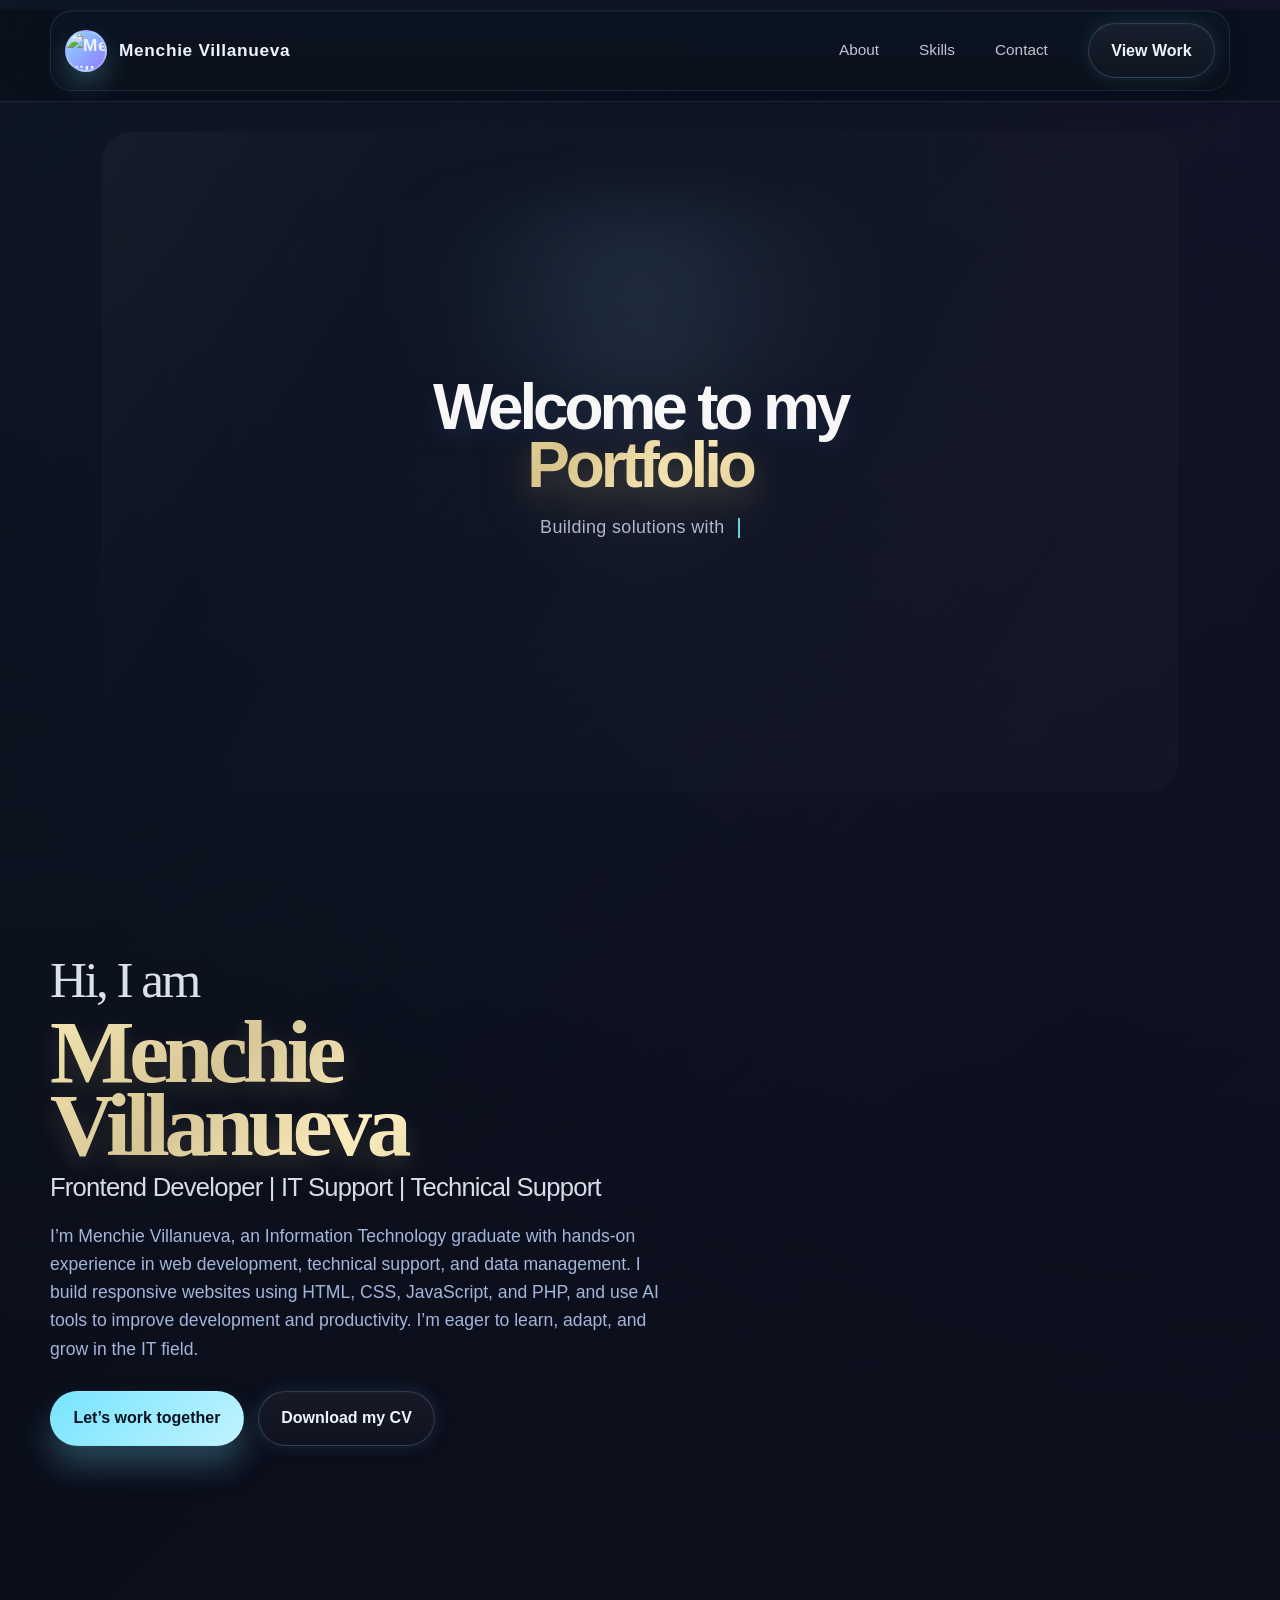
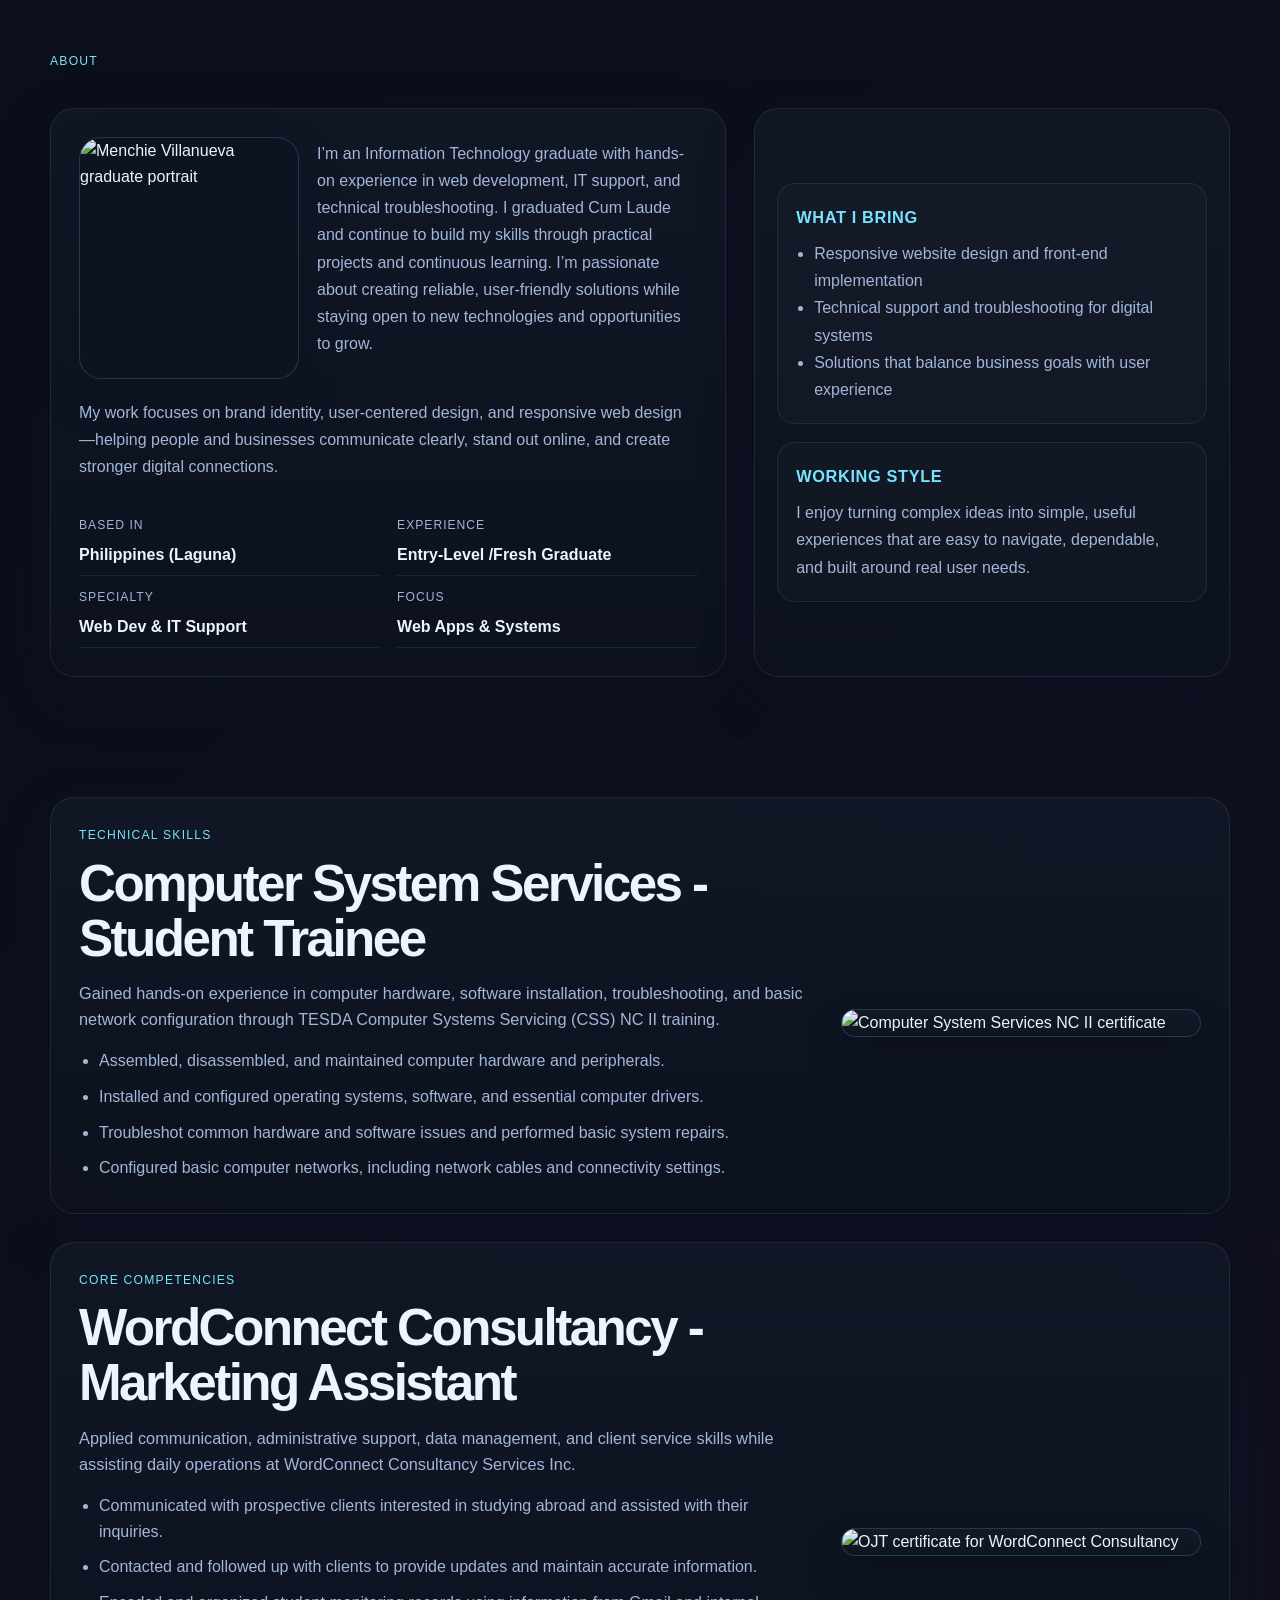
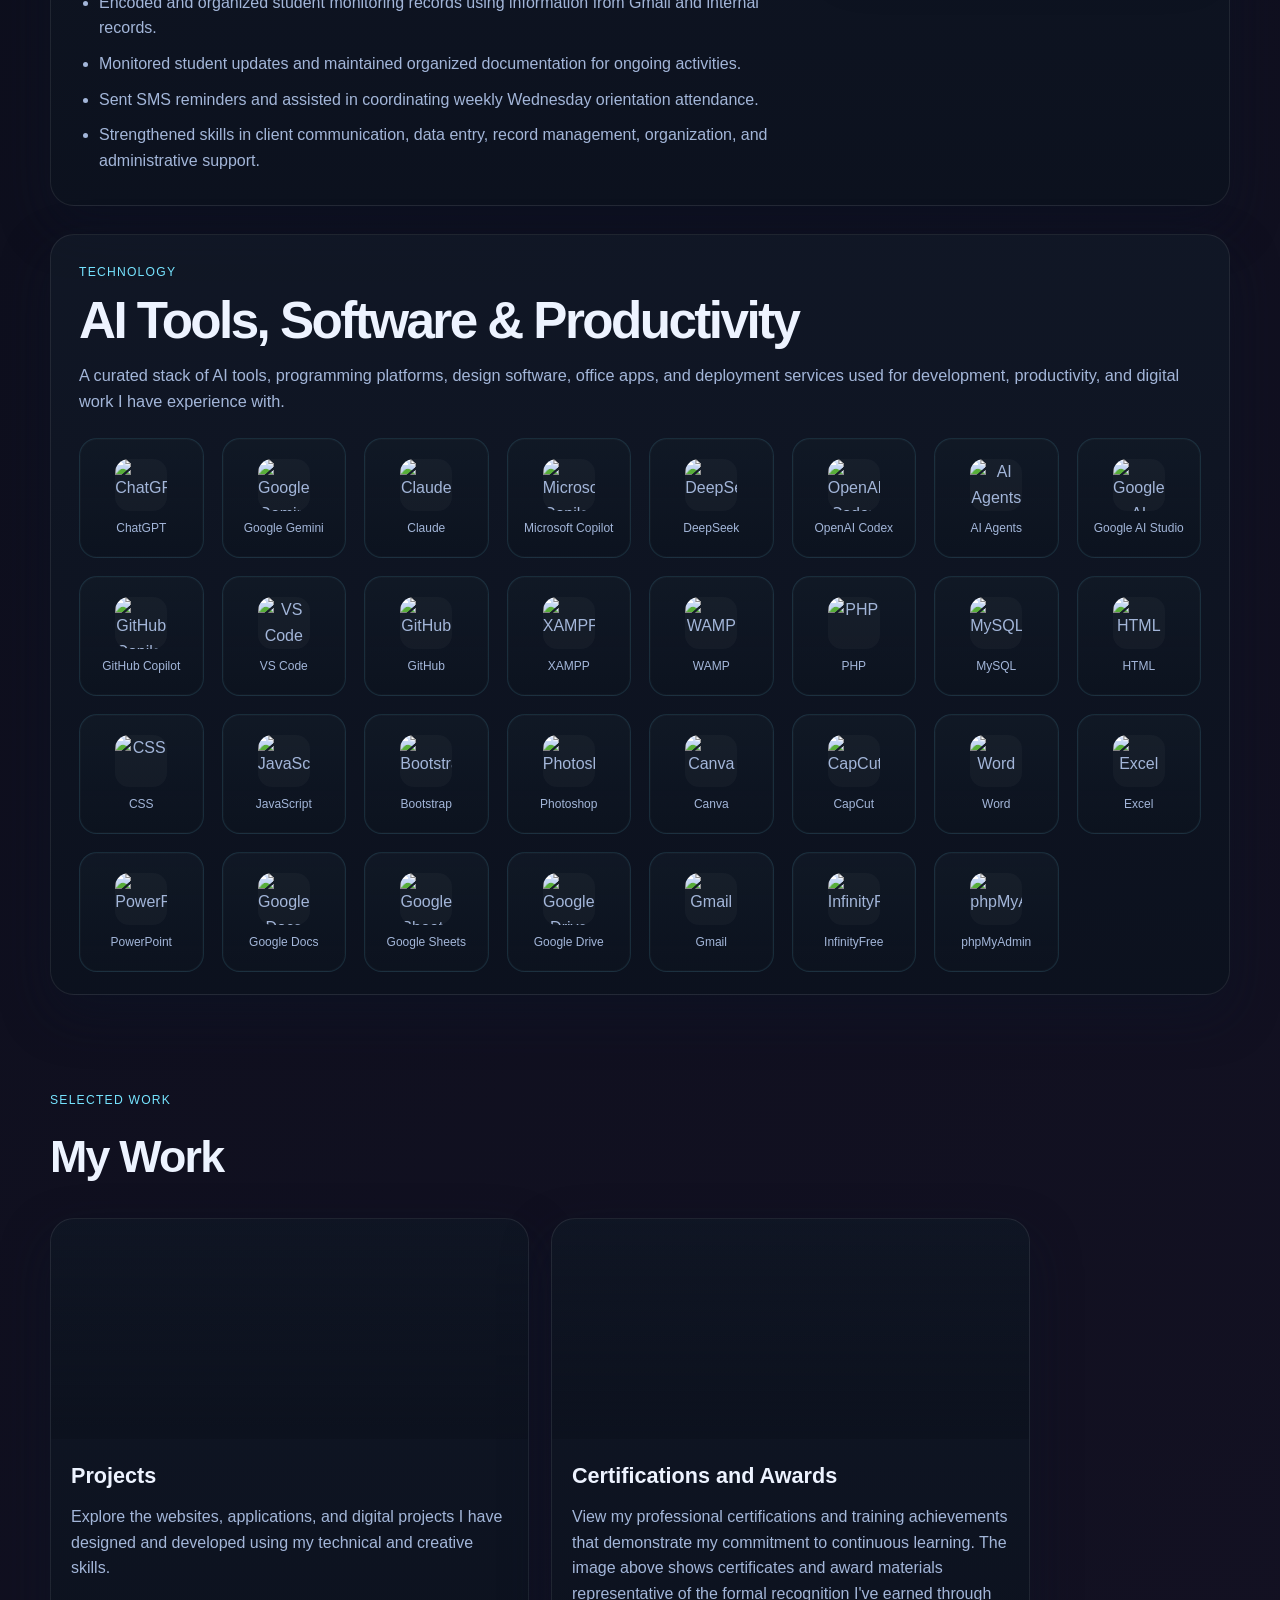
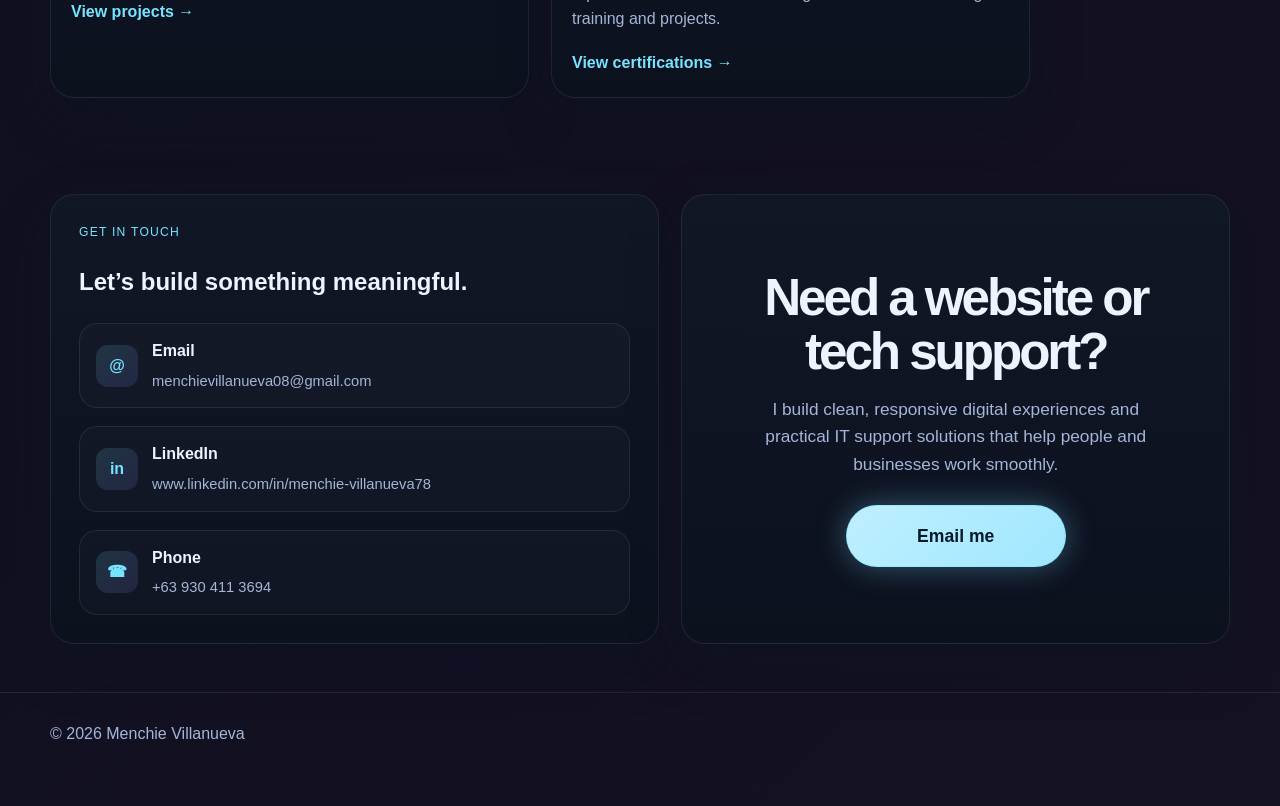
==== index.html @ ae57e61e "Load portfolio images and multimedia from Supabase Storage" ====
<!DOCTYPE html>
<html lang="en">
<head>
  <meta charset="UTF-8" />
  <meta name="viewport" content="width=device-width, initial-scale=1.0" />
  <title>Menchie Villanueva | Portfolio</title>
  <meta name="description" content="Personal portfolio website for Menchie Villanueva — product designer and frontend developer." />
  <style>
    :root {
      --bg: #0b1020;
      --bg-soft: #121a2b;
      --panel: rgba(18, 29, 47, 0.8);
      --panel-strong: #121b2d;
      --card: #101a2d;
      --card-2: #1a2640;
      --text: #edf3ff;
      --muted: #a3b6d9;
      --line: rgba(255,255,255,0.08);
      --primary: #76e4ff;
      --secondary: #8c7bff;
      --accent: #ffb86a;
      --success: #6ef0a8;
      --shadow: 0 20px 50px rgba(12, 20, 38, 0.45);
      --radius: 24px;
      --max-width: 1180px;
    }

    * { box-sizing: border-box; }

    html {
      scroll-behavior: smooth;
    }

    body {
      margin: 0;
      font-family: "Segoe UI", sans-serif;
      background:
        linear-gradient(135deg, rgba(7, 12, 22, 0.75), rgba(25, 18, 37, 0.65)),
        url('https://meaphghtpvkjylcawzhq.supabase.co/storage/v1/object/public/Portfolio/assets/bg.png') center center / cover no-repeat fixed,
        radial-gradient(circle at top left, rgba(118,228,255,0.16), transparent 26%),
        radial-gradient(circle at top right, rgba(140,123,255,0.18), transparent 26%),
        var(--bg);
      color: var(--text);
      line-height: 1.6;
      min-height: 100vh;
    }

    a { color: inherit; text-decoration: none; }
    img { max-width: 100%; display: block; }

    .container {
      width: min(var(--max-width), calc(100% - 32px));
      margin: 0 auto;
    }

    .site-header {
      position: sticky;
      top: 0;
      z-index: 20;
      backdrop-filter: blur(14px);
      background: rgba(9, 16, 28, 0.78);
      border-bottom: 1px solid rgba(154, 175, 255, 0.12);
      box-shadow: inset 0 -1px 0 rgba(255,255,255,0.02);
    }

    .nav {
      display: flex;
      align-items: center;
      justify-content: space-between;
      gap: 16px;
      padding: 12px 14px;
      margin-top: 10px;
      margin-bottom: 10px;
      border-radius: 22px;
      background: linear-gradient(180deg, rgba(12, 22, 35, 0.75), rgba(12, 18, 28, 0.78));
      border: 1px solid rgba(154, 175, 255, 0.12);
      box-shadow: inset 0 1px 0 rgba(255,255,255,0.04), 0 10px 22px rgba(2, 8, 18, 0.18);
    }

    .nav-right {
      display: flex;
      align-items: center;
      gap: 26px;
      margin-left: auto;
    }

    .brand {
      display: inline-flex;
      align-items: center;
      gap: 12px;
      font-weight: 700;
      letter-spacing: 0.04em;
      font-size: 1.08rem;
    }

    .brand-mark {
      width: 42px;
      height: 42px;
      border-radius: 50%;
      overflow: hidden;
      background: linear-gradient(135deg, #92d8ff, #8c7bff);
      display: grid;
      place-items: center;
      box-shadow: 0 12px 26px rgba(118, 228, 255, 0.24);
      transition: transform 0.3s ease, box-shadow 0.3s ease;
      border: 2px solid rgba(255,255,255,0.25);
    }

    .brand-mark img {
      width: 100%;
      height: 100%;
      object-fit: cover;
      object-position: center top;
      display: block;
    }

    .brand-mark:hover {
      transform: translateY(-2px) scale(1.04);
      box-shadow: 0 18px 30px rgba(140, 123, 255, 0.28);
    }

    .nav-links {
      display: flex;
      align-items: center;
      gap: 12px;
      color: var(--muted);
      font-size: 0.96rem;
    }

    .nav-links a {
      padding: 10px 14px;
      border-radius: 999px;
      transition: all 0.2s ease;
      color: rgba(237, 243, 255, 0.8);
    }

    .nav-links a:hover {
      color: var(--text);
      background: rgba(255,255,255,0.04);
      box-shadow: inset 0 0 0 1px rgba(255,255,255,0.04);
    }

    .nav-actions {
      display: flex;
      align-items: center;
      gap: 12px;
    }

    .button {
      display: inline-flex;
      align-items: center;
      justify-content: center;
      gap: 8px;
      border: 1px solid transparent;
      border-radius: 999px;
      padding: 0.86rem 1.4rem;
      font-weight: 600;
      transition: transform 0.2s ease, box-shadow 0.2s ease;
      cursor: pointer;
    }

    .button:hover {
      transform: translateY(-2px);
    }

    .button.primary {
      color: #071322;
      background: linear-gradient(135deg, var(--primary), #c2f3ff);
      box-shadow: 0 20px 30px rgba(118,228,255,0.25);
    }

    .button.secondary {
      border-color: rgba(170, 198, 255, 0.2);
      background: linear-gradient(180deg, rgba(255,255,255,0.05), rgba(255,255,255,0.02));
      color: var(--text);
      box-shadow: inset 0 0 0 1px rgba(255,255,255,0.02), 0 0 18px rgba(118, 228, 255, 0.12);
    }

    .welcome-portfolio {
      padding: 30px 0 8px;
      position: relative;
    }

    .welcome-shell {
      position: relative;
      overflow: hidden;
      width: min(84vw, 1180px);
      margin: 0 auto;
      min-height: 660px;
      padding: 44px 46px 32px;
      border-radius: 30px;
      border: none;
      background: transparent;
      box-shadow: none;
      backdrop-filter: none;
      display: grid;
      place-items: center;
      isolation: isolate;
    }

    .welcome-shell::before {
      content: "";
      position: absolute;
      inset: 0;
      background:
        radial-gradient(circle at 50% 50%, rgba(255,255,255,0.03), transparent 24%),
        linear-gradient(120deg, rgba(255,255,255,0.03), transparent 25%, rgba(255,255,255,0.02));
      z-index: 0;
    }

    .welcome-shell::after {
      content: "";
      position: absolute;
      width: 70%;
      height: 30%;
      left: 15%;
      top: 10%;
      border-radius: 32px;
      background: radial-gradient(circle, rgba(149, 226, 255, 0.12), rgba(149, 226, 255, 0.02) 45%, transparent 70%);
      filter: blur(30px);
      z-index: 0;
    }

    .welcome-content {
      position: relative;
      z-index: 1;
      text-align: center;
      max-width: 780px;
      display: flex;
      flex-direction: column;
      align-items: center;
      justify-content: center;
      min-height: 420px;
    }

    .welcome-badge {
      display: none;
    }

    .welcome-title {
      margin: 0;
      font-size: clamp(2.8rem, 5vw, 6rem);
      line-height: 0.9;
      letter-spacing: -0.065em;
      font-weight: 800;
      color: rgba(255,255,255,0.97);
      position: relative;
      z-index: 2;
      text-shadow: 0 10px 25px rgba(118, 157, 255, 0.12);
      opacity: 0;
      filter: blur(10px);
      transform: translateY(30px) scale(1.04);
      transition: opacity 2.5s ease, filter 2.5s ease, transform 2.8s cubic-bezier(.18,.8,.18,1);
    }

    .welcome-title.revealed {
      opacity: 1;
      filter: blur(0);
      transform: translateY(0) scale(1);
    }

    .welcome-title .highlight {
      display: block;
      margin-top: 1px;
      background: linear-gradient(135deg, #f5e7b5 0%, #d9c58b 30%, #f7e7b7 58%, #dac289 100%);
      -webkit-background-clip: text;
      background-clip: text;
      color: transparent;
      text-shadow: 0 12px 30px rgba(214, 194, 134, 0.2);
      filter: drop-shadow(0 18px 30px rgba(214, 194, 134, 0.12));
      opacity: 0;
      filter: blur(12px);
      transform: translateY(26px) scale(1.02);
      transition: opacity 2.6s ease 0.2s, filter 2.8s ease 0.2s, transform 3s cubic-bezier(.2,.8,.2,1) 0.2s;
    }

    .welcome-title.revealed .highlight {
      opacity: 1;
      filter: blur(0) drop-shadow(0 18px 30px rgba(214, 194, 134, 0.12));
      transform: translateY(0) scale(1);
    }

    .welcome-subtitle {
      margin: 18px auto 0;
      min-height: 2.5em;
      max-width: 760px;
      font-size: clamp(1rem, 1.4vw, 1.45rem);
      color: rgba(228, 236, 255, 0.75);
      line-height: 1.6;
      letter-spacing: 0.02em;
      text-shadow: 0 10px 30px rgba(118, 228, 255, 0.1);
      display: inline-block;
      opacity: 0;
      filter: blur(10px);
      transform: translateY(18px);
      transition: opacity 2.2s ease 0.8s, filter 2.4s ease 0.8s, transform 2.6s cubic-bezier(.2,.8,.2,1) 0.8s;
    }

    .welcome-subtitle.revealed {
      opacity: 1;
      filter: blur(0);
      transform: translateY(0);
    }

    .welcome-subtitle::after {
      content: "";
      display: inline-block;
      width: 2px;
      height: 1.1em;
      background: rgba(118, 228, 255, 0.9);
      margin-left: 8px;
      vertical-align: middle;
      animation: blink 0.8s steps(1, end) infinite;
    }

    @keyframes titleReveal {
      0% {
        opacity: 0;
        transform: translateY(26px);
        filter: blur(6px);
      }
      100% {
        opacity: 1;
        transform: translateY(0);
        filter: blur(0);
      }
    }

    @keyframes charReveal {
      0% {
        opacity: 0;
        transform: translateY(10px) scale(0.95);
      }
      100% {
        opacity: 1;
        transform: translateY(0) scale(1);
      }
    }

    @keyframes blink {
      0%, 50% { opacity: 1; }
      50.01%, 100% { opacity: 0; }
    }


    .hero {
      padding: 64px 0 40px;
    }

    .hero-grid {
      display: grid;
      grid-template-columns: 1.15fr 0.85fr;
      align-items: center;
      gap: 44px;
    }

    .eyebrow {
      display: inline-flex;
      align-items: center;
      gap: 10px;
      background: rgba(118,228,255,0.08);
      border: 1px solid rgba(118,228,255,0.14);
      padding: 0.5rem 0.8rem;
      border-radius: 999px;
      color: var(--primary);
      font-size: 0.8rem;
      letter-spacing: 0.08em;
      text-transform: uppercase;
      margin-bottom: 18px;
    }

    h1 {
      margin: 0 0 18px;
      display: flex;
      flex-direction: column;
      align-items: flex-start;
      gap: 10px;
    }

    .intro-line {
      font-size: clamp(2.3rem, 4vw, 4rem);
      line-height: 0.95;
      font-weight: 300;
      letter-spacing: -0.05em;
      color: rgba(237, 243, 255, 0.92);
      font-family: "Georgia", "Times New Roman", serif;
    }

    .name-line {
      display: block;
      font-size: clamp(3.6rem, 7vw, 7rem);
      line-height: 0.82;
      letter-spacing: -0.06em;
      font-weight: 700;
      font-family: "Georgia", "Times New Roman", serif;
      color: transparent;
      background: linear-gradient(135deg, #f3e7b3 0%, #d8c89a 28%, #fceec2 52%, #d7c68f 100%);
      -webkit-background-clip: text;
      background-clip: text;
      text-shadow: 0 10px 24px rgba(214, 196, 130, 0.18);
    }

    .hero-role {
      display: block;
      font-size: clamp(1.2rem, 2vw, 2.2rem);
      line-height: 1.25;
      letter-spacing: -0.03em;
      font-weight: 500;
      color: rgba(237, 243, 255, 0.9);
      max-width: 760px;
    }

    .hero-tagline {
      display: block;
      margin-top: 10px;
      font-size: clamp(1.3rem, 2vw, 2rem);
      line-height: 1.3;
      letter-spacing: -0.03em;
      color: rgba(237, 243, 255, 0.82);
      max-width: 760px;
    }

    .gradient-text {
      background: linear-gradient(135deg, var(--primary), var(--secondary), #f7d3ff);
      -webkit-background-clip: text;
      background-clip: text;
      color: transparent;
    }

    .lead {
      color: var(--muted);
      font-size: 1.1rem;
      max-width: 620px;
      margin-bottom: 28px;
    }

    .hero-actions {
      display: flex;
      align-items: center;
      gap: 14px;
      flex-wrap: wrap;
      margin-bottom: 26px;
    }

    .socials {
      display: flex;
      gap: 12px;
      margin-top: 8px;
    }

    .socials a {
      width: 42px;
      height: 42px;
      border-radius: 50%;
      display: grid;
      place-items: center;
      background: rgba(255,255,255,0.03);
      border: 1px solid var(--line);
      color: var(--text);
      font-size: 0.9rem;
      transition: all 0.2s ease;
    }

    .socials a:hover {
      background: rgba(118,228,255,0.1);
      border-color: rgba(118,228,255,0.3);
      transform: translateY(-2px);
    }

    .hero-card {
      position: relative;
      max-width: 680px;
      margin-left: auto;
      padding: 0;
      border-radius: 32px;
      background: transparent;
      border: none;
      box-shadow: none;
    }

    .profile-visual {
      position: relative;
      width: 100%;
      height: 700px;
      border-radius: 32px;
      overflow: hidden;
      border: none;
      box-shadow: none;
      background: transparent;
      opacity: 0;
      transform: translateY(42px) scale(0.94);
      animation: imageReveal 3.6s cubic-bezier(0.18, 0.89, 0.32, 1.08) 0.8s forwards;
      transition: transform 1.6s ease, box-shadow 1.6s ease;
    }

    .profile-photo {
      display: block;
      width: 100%;
      height: 100%;
      object-fit: cover;
      object-position: center 30%;
      background: transparent;
      filter: contrast(1.04) saturate(1.05);
      transform: scale(1.08);
      border-radius: 32px;
      transition: transform 2.2s ease, filter 2.2s ease;
    }

    .profile-visual:hover {
      transform: scale(1.01) translateY(-4px);
      box-shadow: none;
    }

    .profile-visual:hover .profile-photo {
      transform: scale(1.12);
      filter: contrast(1.08) saturate(1.1);
    }

    @keyframes imageReveal {
      0% {
        opacity: 0;
        transform: translateY(52px) scale(0.94);
        filter: blur(12px);
      }
      55% {
        opacity: 0.8;
        transform: translateY(12px) scale(0.985);
        filter: blur(4px);
      }
      100% {
        opacity: 1;
        transform: translateY(0) scale(1);
        filter: blur(0);
      }
    }

    section {
      padding: 48px 0;
    }

    .section-head {
      display: flex;
      align-items: end;
      justify-content: space-between;
      gap: 20px;
      margin-bottom: 26px;
    }

    .section-head h2 {
      font-size: clamp(2rem, 4vw, 2.8rem);
      letter-spacing: -0.04em;
      margin: 0;
    }

    .section-tag {
      color: var(--primary);
      font-size: 0.76rem;
      letter-spacing: 0.1em;
      text-transform: uppercase;
      margin-bottom: 10px;
      display: block;
    }

    .muted {
      color: var(--muted);
    }

    .about-grid {
      display: grid;
      grid-template-columns: 1.35fr 0.95fr;
      gap: 28px;
      align-items: stretch;
    }

    .about-panel,
    .feature-card,
    .project-card,
    .contact-card,
    .about-side {
      background: linear-gradient(180deg, rgba(17,24,38,0.9), rgba(12,18,30,0.9));
      border: 1px solid var(--line);
      border-radius: var(--radius);
      box-shadow: var(--shadow);
    }

    .about-panel {
      padding: 28px;
      display: flex;
      flex-direction: column;
      justify-content: center;
    }

    .about-side {
      display: flex;
      flex-direction: column;
      gap: 18px;
      padding: 22px;
      justify-content: center;
    }

    .about-side-card {
      background: rgba(255,255,255,0.02);
      border: 1px solid var(--line);
      border-radius: 18px;
      padding: 20px 18px;
    }

    .about-side-card h3 {
      margin: 0 0 10px;
      font-size: 1.02rem;
      letter-spacing: 0.04em;
      text-transform: uppercase;
      color: var(--primary);
    }

    .about-side-card p,
    .about-side-card ul {
      margin: 0;
      color: var(--muted);
      line-height: 1.7;
    }

    .about-side-card ul {
      padding-left: 18px;
    }

    .skills-list {
      display: grid;
      gap: 28px;
      margin-top: 24px;
    }

    .skill-panel {
      background: linear-gradient(180deg, rgba(17,24,38,0.9), rgba(12,18,30,0.9));
      border: 1px solid var(--line);
      border-radius: var(--radius);
      box-shadow: var(--shadow);
      padding: 28px 28px 22px;
    }

    .skill-panel-inner {
      display: grid;
      grid-template-columns: minmax(0, 1.2fr) minmax(220px, 360px);
      gap: 26px;
      align-items: center;
    }

    .skill-panel h2 {
      font-size: clamp(2.1rem, 4vw, 3.4rem);
      line-height: 1.08;
      letter-spacing: -0.05em;
      margin: 0 0 14px;
    }

    .skill-panel p {
      color: var(--muted);
      margin: 0 0 16px;
      font-size: 1.02rem;
    }

    .skill-panel ul {
      margin: 0;
      padding-left: 20px;
      color: var(--muted);
    }

    .skill-panel li {
      margin-bottom: 10px;
      line-height: 1.6;
    }

    .certificate-wrap {
      width: 100%;
      max-width: 360px;
      margin: 0 auto;
      border-radius: 18px;
      overflow: hidden;
      border: 1px solid rgba(118, 228, 255, 0.2);
      background: linear-gradient(180deg, rgba(15, 23, 37, 0.85), rgba(10, 17, 29, 0.95));
      box-shadow: 0 18px 40px rgba(0, 0, 0, 0.22);
    }

    .certificate-wrap img {
      display: block;
      width: 100%;
      height: auto;
      max-height: 340px;
      object-fit: contain;
      background: rgba(255,255,255,0.02);
    }

    .tool-grid {
      display: grid;
      grid-template-columns: repeat(auto-fit, minmax(110px, 1fr));
      gap: 18px;
      margin-top: 24px;
    }

    .tool-item {
      display: flex;
      flex-direction: column;
      align-items: center;
      justify-content: center;
      gap: 10px;
      min-height: 120px;
      padding: 16px 12px;
      border-radius: 18px;
      border: 1px solid rgba(118, 228, 255, 0.12);
      background: linear-gradient(180deg, rgba(17,25,38,0.9), rgba(12,19,31,0.82));
      text-align: center;
      color: var(--muted);
      box-shadow: inset 0 0 0 1px rgba(255,255,255,0.02);
    }

    .tool-item img {
      width: 52px;
      height: 52px;
      object-fit: contain;
      border-radius: 14px;
      background: rgba(255,255,255,0.03);
    }

    .tool-item span {
      font-size: 0.75rem;
      line-height: 1.3;
    }

    .about-profile {
      display: grid;
      grid-template-columns: 220px minmax(0, 1fr);
      gap: 18px;
      align-items: center;
      margin-bottom: 20px;
    }

    .about-portrait {
      width: 100%;
      aspect-ratio: 1 / 1.1;
      overflow: hidden;
      border-radius: 22px;
      border: 1px solid rgba(118, 228, 255, 0.18);
      background: rgba(13, 20, 33, 0.8);
      box-shadow: 0 18px 40px rgba(12, 20, 38, 0.45);
      max-width: 220px;
    }

    .about-portrait img {
      display: block;
      width: 100%;
      height: 100%;
      object-fit: cover;
      object-position: center;
    }

    .about-panel p {
      margin: 0 0 18px;
      color: var(--muted);
      line-height: 1.7;
    }

    .info-list {
      display: grid;
      grid-template-columns: repeat(2, minmax(120px, 1fr));
      gap: 12px 18px;
      margin-top: 18px;
    }

    .info-item {
      border-bottom: 1px solid var(--line);
      padding-bottom: 8px;
    }

    .info-item span {
      display: block;
      color: var(--muted);
      font-size: 0.76rem;
      text-transform: uppercase;
      letter-spacing: 0.08em;
      margin-bottom: 6px;
    }

    .info-item strong {
      font-size: 1rem;
    }

    .skill-grid {
      display: grid;
      grid-template-columns: repeat(3, minmax(0, 1fr));
      gap: 18px;
    }

    .feature-card {
      padding: 24px;
    }

    .icon-wrap {
      width: 52px;
      height: 52px;
      display: grid;
      place-items: center;
      border-radius: 16px;
      margin-bottom: 16px;
      background: linear-gradient(135deg, rgba(118,228,255,0.14), rgba(140,123,255,0.12));
      border: 1px solid rgba(118,228,255,0.18);
      color: var(--primary);
      font-size: 1.4rem;
      font-weight: 700;
    }

    .feature-card h3 {
      margin: 0 0 8px;
      font-size: 1.2rem;
    }

    .feature-card p {
      margin: 0;
      color: var(--muted);
    }

    .projects-grid {
      display: grid;
      grid-template-columns: repeat(2, minmax(0, 1fr));
      gap: 22px;
      max-width: 980px;
    }

    .project-card {
      overflow: hidden;
    }

    .project-thumb {
      height: 220px;
      background-size: cover;
      background-position: center;
      position: relative;
    }

    .project-card:nth-child(1) .project-thumb {
      background-image: linear-gradient(180deg, rgba(12,17,29,0.18), rgba(12,17,29,0.7)), url('https://images.unsplash.com/photo-1522202176988-66273c2fd55f?auto=format&fit=crop&w=900&q=80');
    }

    .project-card:nth-child(2) .project-thumb {
      background-image: linear-gradient(180deg, rgba(12,17,29,0.2), rgba(12,17,29,0.7)), url('https://images.unsplash.com/photo-1516321165247-4aa89a48be28?auto=format&fit=crop&w=900&q=80');
    }

    .project-card:nth-child(2) .project-thumb {
      background-image: linear-gradient(180deg, rgba(12,17,29,0.12), rgba(12,17,29,0.7)), url('https://meaphghtpvkjylcawzhq.supabase.co/storage/v1/object/public/Portfolio/assets/certificate.jpg');
    }

    .project-body {
      padding: 20px 20px 22px;
    }

    .project-meta {
      display: flex;
      align-items: center;
      justify-content: space-between;
      gap: 12px;
      margin-bottom: 12px;
      color: var(--muted);
      font-size: 0.8rem;
      text-transform: uppercase;
      letter-spacing: 0.08em;
    }

    .tag {
      display: inline-flex;
      border-radius: 999px;
      background: rgba(118,228,255,0.08);
      color: var(--primary);
      border: 1px solid rgba(118,228,255,0.15);
      padding: 0.4rem 0.62rem;
      font-size: 0.72rem;
      letter-spacing: 0.05em;
    }

    .project-body h3 {
      margin: 0 0 10px;
      font-size: 1.35rem;
    }

    .project-body p {
      margin: 0 0 18px;
      color: var(--muted);
    }

    .project-link {
      color: var(--primary);
      font-weight: 600;
    }

    .contact-wrap {
      display: grid;
      grid-template-columns: 1fr 0.9fr;
      gap: 22px;
      align-items: stretch;
    }

    .contact-card,
    .cta-box {
      opacity: 0;
      transform: translateY(20px);
      animation: contactReveal 1.8s cubic-bezier(0.22, 1, 0.36, 1) 0.2s forwards;
    }

    .contact-card {
      padding: 28px;
    }

    .contact-list {
      display: grid;
      gap: 18px;
      margin-top: 22px;
    }

    .contact-item {
      display: flex;
      align-items: center;
      gap: 14px;
      padding: 14px 16px;
      border-radius: 18px;
      background: rgba(255,255,255,0.02);
      border: 1px solid var(--line);
      opacity: 0;
      transform: translateY(18px);
      animation: contactItemReveal 1.4s ease forwards;
    }

    .contact-item:nth-child(1) { animation-delay: 0.55s; }
    .contact-item:nth-child(2) { animation-delay: 0.9s; }
    .contact-item:nth-child(3) { animation-delay: 1.25s; }

    @keyframes contactReveal {
      0% {
        opacity: 0;
        transform: translateY(22px);
      }
      100% {
        opacity: 1;
        transform: translateY(0);
      }
    }

    @keyframes contactItemReveal {
      0% {
        opacity: 0;
        transform: translateY(18px);
      }
      100% {
        opacity: 1;
        transform: translateY(0);
      }
    }

    .contact-icon {
      width: 42px;
      height: 42px;
      border-radius: 12px;
      display: grid;
      place-items: center;
      background: linear-gradient(135deg, rgba(118,228,255,0.14), rgba(140,123,255,0.14));
      color: var(--primary);
      font-weight: 700;
    }

    .contact-item strong {
      display: block;
      margin-bottom: 4px;
    }

    .contact-item span {
      color: var(--muted);
      font-size: 0.92rem;
    }

    .cta-box {
      display: flex;
      align-items: center;
      justify-content: center;
      text-align: center;
      min-height: 260px;
      background: linear-gradient(180deg, rgba(17,24,38,0.92), rgba(12,18,30,0.9));
      border: 1px solid var(--line);
      border-radius: var(--radius);
      box-shadow: var(--shadow);
      padding: 30px;
    }

    .cta-inner {
      max-width: 520px;
    }

    .cta-inner h3 {
      font-size: clamp(2.2rem, 4vw, 4rem);
      line-height: 1.04;
      letter-spacing: -0.06em;
      margin: 0 0 18px;
      font-weight: 700;
    }

    .cta-inner p {
      color: var(--muted);
      margin: 0 auto 26px;
      max-width: 420px;
      font-size: 1.08rem;
      line-height: 1.6;
    }

    .cta-button {
      display: inline-flex;
      align-items: center;
      justify-content: center;
      padding: 1rem 2.2rem;
      min-width: 220px;
      border: 1px solid rgba(118,228,255,0.5);
      background: linear-gradient(135deg, #bfefff, #9fe7ff);
      color: #071a29;
      border-radius: 999px;
      font-weight: 700;
      font-size: 1.1rem;
      box-shadow: 0 0 30px rgba(126, 218, 255, 0.35);
      transition: transform 0.2s ease, box-shadow 0.2s ease;
    }

    .cta-button:hover {
      transform: translateY(-2px);
      box-shadow: 0 0 34px rgba(126, 218, 255, 0.5);
    }

    .site-footer {
      padding: 28px 0 60px;
      color: var(--muted);
      border-top: 1px solid var(--line);
    }

    .footer-inner {
      display: flex;
      align-items: center;
      justify-content: space-between;
      gap: 20px;
      flex-wrap: wrap;
    }

    @media (max-width: 980px) {
      .hero-grid,
      .about-grid,
      .contact-wrap,
      .projects-grid,
      .skill-grid {
        grid-template-columns: 1fr;
      }

      .hero-card {
        margin: 0 auto;
        width: min(100%, 600px);
      }

      .profile-visual {
        height: clamp(380px, 70vw, 560px);
      }

      .contact-wrap > * {
        min-width: 0;
      }
    }

    @media (max-width: 720px) {
      .container {
        width: min(var(--max-width), calc(100% - 28px));
      }

      .nav {
        flex-wrap: wrap;
        gap: 6px;
        padding: 8px;
        margin-top: 6px;
        margin-bottom: 6px;
        border-radius: 14px;
      }

      .brand {
        gap: 7px;
        font-size: 0.88rem;
      }

      .brand-mark {
        width: 32px;
        height: 32px;
        flex: 0 0 32px;
      }

      .nav-right {
        width: 100%;
        margin-left: 0;
        justify-content: space-between;
        gap: 4px;
      }

      .nav-links {
        display: flex;
        flex-wrap: wrap;
        gap: 2px;
        font-size: 0.78rem;
      }

      .nav-links a {
        padding: 6px 7px;
      }

      .nav-actions {
        flex: 0 0 auto;
      }

      .nav-actions .button {
        padding: 0.58rem 0.72rem;
        font-size: 0.78rem;
      }

      .welcome-shell {
        width: 100%;
        min-height: min(58svh, 500px);
        padding: 24px 10px;
      }

      .welcome-content {
        min-height: 0;
      }

      .welcome-title {
        font-size: clamp(2.1rem, 9vw, 3.4rem);
        line-height: 0.98;
      }

      .welcome-subtitle {
        margin-top: 12px;
        font-size: 0.92rem;
      }

      h1 {
        letter-spacing: -0.04em;
      }

      .hero {
        padding: 22px 0 18px;
      }

      .hero-grid {
        gap: 18px;
      }

      .intro-line {
        font-size: clamp(1.8rem, 8vw, 2.8rem);
      }

      .name-line {
        font-size: clamp(2.2rem, 9vw, 3.5rem);
        line-height: 0.92;
        overflow-wrap: anywhere;
      }

      .hero-role {
        font-size: clamp(0.98rem, 4.5vw, 1.25rem);
      }

      .hero-tagline {
        font-size: clamp(1rem, 4.5vw, 1.3rem);
      }

      .lead {
        font-size: 0.94rem;
        margin-bottom: 20px;
      }

      .hero-actions {
        align-items: stretch;
        gap: 10px;
      }

      .hero-actions .button {
        flex: 1 1 150px;
        padding: 0.7rem 0.85rem;
        font-size: 0.9rem;
      }

      .profile-visual {
        height: clamp(260px, 82vw, 360px);
        border-radius: 20px;
      }

      .profile-photo {
        object-position: center top;
        transform: none;
        border-radius: 20px;
      }

      .profile-visual:hover .profile-photo {
        transform: none;
      }

      .section-head {
        align-items: start;
        flex-direction: column;
      }

      section {
        padding: 28px 0;
      }

      .about-panel,
      .contact-card,
      .skill-panel,
      .feature-card {
        padding: 16px;
      }

      .about-profile,
      .skill-panel-inner {
        grid-template-columns: minmax(0, 1fr);
      }

      .section-head h2 {
        font-size: clamp(1.7rem, 7vw, 2.3rem);
      }

      .skill-panel h2 {
        font-size: clamp(1.65rem, 7vw, 2.3rem);
      }

      .about-panel p,
      .skill-panel p,
      .skill-panel li,
      .feature-card p,
      .project-body p {
        font-size: 0.94rem;
      }

      .about-portrait {
        width: min(100%, 220px);
        margin: 0 auto;
      }

      .info-list {
        grid-template-columns: repeat(2, minmax(0, 1fr));
      }

      .skill-panel-inner {
        gap: 20px;
      }

      .tool-grid {
        grid-template-columns: repeat(auto-fit, minmax(100px, 1fr));
        gap: 10px;
      }

      .tool-item {
        min-height: 96px;
        padding: 12px 8px;
        gap: 7px;
      }

      .projects-grid {
        gap: 16px;
      }

      .project-thumb {
        height: clamp(160px, 55vw, 220px);
      }

      .project-body {
        padding: 15px;
      }

      .contact-card,
      .cta-box {
        min-width: 0;
      }

      .contact-item {
        align-items: flex-start;
        min-width: 0;
        padding: 12px;
      }

      .contact-item > div:last-child {
        min-width: 0;
        overflow-wrap: anywhere;
      }

      .contact-item span {
        overflow-wrap: anywhere;
      }

      .cta-box {
        padding: 18px 14px;
      }

      .contact-list {
        gap: 12px;
      }

      .contact-item span {
        font-size: 0.84rem;
      }

      .cta-button {
        min-width: 0;
        width: min(100%, 280px);
      }

      .site-footer {
        padding-bottom: 24px;
      }
    }

    @media (max-width: 420px) {
      .container {
        width: calc(100% - 24px);
      }

      .nav-right {
        align-items: center;
        flex-direction: row;
      }

      .nav-links {
        width: 100%;
        justify-content: space-between;
      }

      .nav-links a {
        padding-inline: 6px;
      }

      .welcome-shell {
        min-height: 42svh;
        padding: 18px 8px;
      }

      .welcome-title {
        font-size: clamp(1.9rem, 8.5vw, 2.8rem);
      }

      .welcome-subtitle {
        font-size: 0.84rem;
      }

      .hero-grid {
        gap: 14px;
      }

      .name-line {
        font-size: clamp(2rem, 8.5vw, 2.8rem);
      }

      .hero-actions .button {
        flex-basis: 135px;
        font-size: 0.84rem;
      }

      .profile-visual {
        height: clamp(440px, 135vw, 520px);
      }

      .info-list {
        grid-template-columns: minmax(0, 1fr);
      }

      .contact-icon {
        flex: 0 0 42px;
      }

      .tool-grid {
        grid-template-columns: repeat(2, minmax(0, 1fr));
      }

      .contact-card h2 {
        font-size: 1.55rem;
      }

      .cta-inner h3 {
        font-size: clamp(1.8rem, 8vw, 2.5rem);
      }

      .cta-inner p {
        font-size: 0.94rem;
      }
    }

    @media (max-width: 720px) {
      body {
        background-attachment: scroll;
      }
    }

    /* Scroll-based slide in/out animations for texts and images */
    .animate-on-scroll {
      opacity: 0;
      transform: translateY(18px) scale(0.98) translateX(0);
      transition: opacity 1s cubic-bezier(.2,.9,.2,1), transform 1s cubic-bezier(.2,.9,.2,1);
      will-change: opacity, transform;
    }

    .animate-on-scroll.in {
      opacity: 1;
      transform: translateY(0) scale(1) translateX(0);
      transition-duration: 1.1s;
    }

    .animate-on-scroll.out {
      opacity: 0;
      transform: translateY(-18px) scale(0.98) translateX(0);
      transition-duration: 0.9s;
    }

    /* Horizontal translate for text elements */
    .translate-x {
      transform: translateX(-26px);
      opacity: 0;
    }

    .translate-x.in {
      transform: translateX(0);
      opacity: 1;
      transition: transform 1.05s cubic-bezier(.2,.9,.2,1), opacity 1.05s ease;
    }

    .tool-item img.animate-icon {
      transform: translateY(8px) scale(0.98) rotate(0deg);
      opacity: 0;
      transition: transform 0.9s cubic-bezier(.2,.9,.2,1), opacity 0.9s ease;
    }

    .tool-item img.animate-icon.in {
      transform: translateY(0) scale(1) rotate(0deg);
      opacity: 1;
    }

    /* Stagger helper — apply with inline style from JS via transition-delay */
  </style>
</head>
<body>
  <header class="site-header">
    <div class="container nav">
      <a class="brand" href="#top" aria-label="Menchie Villanueva home">
        <span class="brand-mark">
          <img src="https://meaphghtpvkjylcawzhq.supabase.co/storage/v1/object/public/Portfolio/assets/pp.png" alt="Menchie Villanueva logo" />
        </span>
        <span>Menchie Villanueva</span>
      </a>

      <div class="nav-right">
        <nav class="nav-links" aria-label="Main navigation">
          <a href="http://localhost/Portfolio/Index.html#about">About</a>
          <a href="http://localhost/Portfolio/Index.html#skills">Skills</a>
          <a href="http://localhost/Portfolio/Index.html#contact">Contact</a>
        </nav>

        <div class="nav-actions">
          <a class="button secondary" href="http://localhost/Portfolio/Index.html#projects">View Work</a>
        </div>
      </div>
    </div>
  </header>

  <main id="top">
    <section class="welcome-portfolio">
      <div class="container">
        <div class="welcome-shell">
          <div class="welcome-content">
            <h2 class="welcome-title" id="welcome-title">
              <span class="welcome-line">Welcome to my</span>
              <span class="highlight">Portfolio</span>
            </h2>
            <p class="welcome-subtitle" id="typewriter-text" aria-live="polite"></p>
          </div>
        </div>
      </div>
    </section>

    <section class="hero">
      <div class="container hero-grid">
        <div>
          <h1>
            <span class="intro-line">Hi, I am</span>
            <span class="name-line">Menchie Villanueva</span>
            <span class="hero-role">Frontend Developer | IT Support | Technical Support</span>
          </h1>
          <p class="lead">
    I’m Menchie Villanueva, an Information Technology graduate with hands-on experience in web development, technical support, and data management. 
    I build responsive websites using HTML, CSS, JavaScript, and PHP, and use AI tools to improve development and productivity. I’m eager to learn, adapt, and grow in the IT field.
          </p>

          <div class="hero-actions">
            <a class="button primary" href="#contact">Let’s work together</a>
            <a class="button secondary" href="https://meaphghtpvkjylcawzhq.supabase.co/storage/v1/object/public/Portfolio/assets/Villanueva_Menchie_Resume.pdf" download="Villanueva_Menchie_Resume.pdf">Download my CV</a>
          </div>

        </div>

        <div class="hero-card">
          <div class="profile-visual" aria-label="Portrait of Menchie Villanueva">
            <img class="profile-photo" src="https://meaphghtpvkjylcawzhq.supabase.co/storage/v1/object/public/Portfolio/assets/pp.png" alt="Menchie Villanueva portrait" />
          </div>
        </div>
      </div>
    </section>

    <section id="about">
      <div class="container">
        <div class="section-head">
          <div>
            <span class="section-tag">About</span>
           </div>
        </div>

        <div class="about-grid">
          <div class="about-panel">
            <div class="about-profile">
              <div class="about-portrait">
                <img src="https://meaphghtpvkjylcawzhq.supabase.co/storage/v1/object/public/Portfolio/assets/graduate.png" alt="Menchie Villanueva graduate portrait" />
              </div>
              <div>
                <p>
              I’m an Information Technology graduate with hands-on experience in web development, IT support, and technical troubleshooting. 
              I graduated Cum Laude and continue to build my skills through practical projects and continuous learning. I’m passionate about creating reliable, user-friendly solutions while staying open to new technologies and opportunities to grow.

                </p>
              </div>
            </div>

            <p>
              My work focuses on brand identity, user-centered design, and responsive web design—helping people and businesses
              communicate clearly, stand out online, and create stronger digital connections.
            </p>

            <div class="info-list">
              <div class="info-item">
                <span>Based in</span>
                <strong>Philippines (Laguna)</strong>
              </div>
              <div class="info-item">
                <span>Experience</span>
                <strong>Entry-Level /Fresh Graduate</strong>
              </div>
              <div class="info-item">
                <span>Specialty</span>
                <strong>Web Dev & IT Support</strong>
              </div>
              <div class="info-item">
                <span>Focus</span>
                <strong>Web Apps & Systems</strong>
              </div>
            </div>
          </div>

          <aside class="about-side" aria-label="Profile highlights">
            <div class="about-side-card">
              <h3>What I bring</h3>
              <ul>
                <li>Responsive website design and front-end implementation</li>
                <li>Technical support and troubleshooting for digital systems</li>
                <li>Solutions that balance business goals with user experience</li>
              </ul>
            </div>

            <div class="about-side-card">
              <h3>Working style</h3>
              <p>
                I enjoy turning complex ideas into simple, useful experiences that are easy to navigate, dependable, and built around real user needs.
              </p>
            </div>
          </aside>
        </div>
      </div>
    </section>

    <section id="skills">
      <div class="container">
        <div class="skills-list">
          <div class="skill-panel">
            <span class="section-tag">Technical skills</span>
            <div class="skill-panel-inner">
              <div>
                <h2>Computer System Services - Student Trainee</h2>
                <p>
                  Gained hands-on experience in computer hardware, software installation, troubleshooting, and basic network configuration through TESDA Computer Systems Servicing (CSS) NC II training.
                </p>
                <ul>
                  <li>Assembled, disassembled, and maintained computer hardware and peripherals.</li>
                  <li>Installed and configured operating systems, software, and essential computer drivers.</li>
                  <li>Troubleshot common hardware and software issues and performed basic system repairs.</li>
                  <li>Configured basic computer networks, including network cables and connectivity settings.</li>
                </ul>
              </div>
              <div class="certificate-wrap">
                <img src="https://meaphghtpvkjylcawzhq.supabase.co/storage/v1/object/public/Portfolio/assets/Certifications/ncII.png" alt="Computer System Services NC II certificate" />
              </div>
            </div>
          </div>

          <div class="skill-panel">
            <span class="section-tag">Core competencies</span>
            <div class="skill-panel-inner">
              <div>
                <h2>WordConnect Consultancy - Marketing Assistant</h2>
                <p>
                  Applied communication, administrative support, data management, and client service skills while assisting daily operations at WordConnect Consultancy Services Inc.
                </p>
                <ul>
                  <li>Communicated with prospective clients interested in studying abroad and assisted with their inquiries.</li>
                  <li>Contacted and followed up with clients to provide updates and maintain accurate information.</li>
                  <li>Encoded and organized student monitoring records using information from Gmail and internal records.</li>
                  <li>Monitored student updates and maintained organized documentation for ongoing activities.</li>
                  <li>Sent SMS reminders and assisted in coordinating weekly Wednesday orientation attendance.</li>
                  <li>Strengthened skills in client communication, data entry, record management, organization, and administrative support.</li>
                </ul>
              </div>
              <div class="certificate-wrap">
                <img src="https://meaphghtpvkjylcawzhq.supabase.co/storage/v1/object/public/Portfolio/assets/Certifications/ojtcert.png" alt="OJT certificate for WordConnect Consultancy" />
              </div>
            </div>
          </div>

          <div class="skill-panel">
            <span class="section-tag">Technology</span>
            <div>
              <h2>AI Tools, Software &amp; Productivity</h2>
              <p>
                A curated stack of AI tools, programming platforms, design software, office apps, and deployment services used for development, productivity, and digital work I have experience with.
              </p>
              <div class="tool-grid">
                <div class="tool-item"><img src="https://meaphghtpvkjylcawzhq.supabase.co/storage/v1/object/public/Portfolio/assets/icons/chatgpt.jpg" alt="ChatGPT" /><span>ChatGPT</span></div>
                <div class="tool-item"><img src="https://meaphghtpvkjylcawzhq.supabase.co/storage/v1/object/public/Portfolio/assets/icons/google-gemini.webp" alt="Google Gemini" /><span>Google Gemini</span></div>
                <div class="tool-item"><img src="https://meaphghtpvkjylcawzhq.supabase.co/storage/v1/object/public/Portfolio/assets/icons/claude.webp" alt="Claude" /><span>Claude</span></div>
                <div class="tool-item"><img src="https://meaphghtpvkjylcawzhq.supabase.co/storage/v1/object/public/Portfolio/assets/icons/copilot.webp" alt="Microsoft Copilot" /><span>Microsoft Copilot</span></div>
                <div class="tool-item"><img src="https://cdn.simpleicons.org/deepseek" alt="DeepSeek" /><span>DeepSeek</span></div>
                <div class="tool-item"><img src="https://meaphghtpvkjylcawzhq.supabase.co/storage/v1/object/public/Portfolio/assets/icons/codex.jpg" alt="OpenAI Codex" /><span>OpenAI Codex</span></div>
                <div class="tool-item"><img src="https://meaphghtpvkjylcawzhq.supabase.co/storage/v1/object/public/Portfolio/assets/icons/agents.jpg" alt="AI Agents" /><span>AI Agents</span></div>
                <div class="tool-item"><img src="https://cdn.simpleicons.org/google" alt="Google AI Studio" /><span>Google AI Studio</span></div>
                <div class="tool-item"><img src="https://meaphghtpvkjylcawzhq.supabase.co/storage/v1/object/public/Portfolio/assets/icons/github-copilot.jpg" alt="GitHub Copilot" /><span>GitHub Copilot</span></div>
                <div class="tool-item"><img src="https://meaphghtpvkjylcawzhq.supabase.co/storage/v1/object/public/Portfolio/assets/icons/vscode.webp" alt="VS Code" /><span>VS Code</span></div>
                <div class="tool-item"><img src="https://meaphghtpvkjylcawzhq.supabase.co/storage/v1/object/public/Portfolio/assets/icons/github.webp" alt="GitHub" /><span>GitHub</span></div>
                <div class="tool-item"><img src="https://cdn.simpleicons.org/xampp" alt="XAMPP" /><span>XAMPP</span></div>
                <div class="tool-item"><img src="https://meaphghtpvkjylcawzhq.supabase.co/storage/v1/object/public/Portfolio/assets/icons/wamp.jpg" alt="WAMP" /><span>WAMP</span></div>
                <div class="tool-item"><img src="https://cdn.simpleicons.org/php" alt="PHP" /><span>PHP</span></div>
                <div class="tool-item"><img src="https://cdn.simpleicons.org/mysql" alt="MySQL" /><span>MySQL</span></div>
                <div class="tool-item"><img src="https://cdn.simpleicons.org/html5" alt="HTML" /><span>HTML</span></div>
                <div class="tool-item"><img src="https://meaphghtpvkjylcawzhq.supabase.co/storage/v1/object/public/Portfolio/assets/icons/css.webp" alt="CSS" /><span>CSS</span></div>
                <div class="tool-item"><img src="https://cdn.simpleicons.org/javascript" alt="JavaScript" /><span>JavaScript</span></div>
                <div class="tool-item"><img src="https://cdn.simpleicons.org/bootstrap" alt="Bootstrap" /><span>Bootstrap</span></div>
                <div class="tool-item"><img src="https://meaphghtpvkjylcawzhq.supabase.co/storage/v1/object/public/Portfolio/assets/icons/photoshop.jpg" alt="Photoshop" /><span>Photoshop</span></div>
                <div class="tool-item"><img src="https://meaphghtpvkjylcawzhq.supabase.co/storage/v1/object/public/Portfolio/assets/icons/canva.webp" alt="Canva" /><span>Canva</span></div>
                <div class="tool-item"><img src="https://meaphghtpvkjylcawzhq.supabase.co/storage/v1/object/public/Portfolio/assets/icons/CapCut.png" alt="CapCut" /><span>CapCut</span></div>
                <div class="tool-item"><img src="https://meaphghtpvkjylcawzhq.supabase.co/storage/v1/object/public/Portfolio/assets/icons/word.webp" alt="Word" /><span>Word</span></div>
                <div class="tool-item"><img src="https://meaphghtpvkjylcawzhq.supabase.co/storage/v1/object/public/Portfolio/assets/icons/excel.webp" alt="Excel" /><span>Excel</span></div>
                <div class="tool-item"><img src="https://meaphghtpvkjylcawzhq.supabase.co/storage/v1/object/public/Portfolio/assets/icons/powerpoint.webp" alt="PowerPoint" /><span>PowerPoint</span></div>
                <div class="tool-item"><img src="https://cdn.simpleicons.org/googledocs" alt="Google Docs" /><span>Google Docs</span></div>
                <div class="tool-item"><img src="https://cdn.simpleicons.org/googlesheets" alt="Google Sheets" /><span>Google Sheets</span></div>
                <div class="tool-item"><img src="https://cdn.simpleicons.org/googledrive" alt="Google Drive" /><span>Google Drive</span></div>
                <div class="tool-item"><img src="https://cdn.simpleicons.org/gmail" alt="Gmail" /><span>Gmail</span></div>
                <div class="tool-item"><img src="https://cdn.simpleicons.org/infinityfree" alt="InfinityFree" /><span>InfinityFree</span></div>
                <div class="tool-item"><img src="https://cdn.simpleicons.org/phpmyadmin" alt="phpMyAdmin" /><span>phpMyAdmin</span></div>
              </div>
            </div>
          </div>
        </div>
      </div>
    </section>


<section> 
  <div class="container"> 
    <div class="section-head"> 
      <div> 
        <span class="section-tag">Selected work</span> 
        <h2>My Work</h2> 
      </div> 
    </div> 
 
    <div class="projects-grid" id="projects"> 
      <article class="project-card"> 
        <div class="project-thumb" aria-hidden="true"></div> 
        <div class="project-body"> 
          <h3>Projects</h3> 
          <p>Explore the websites, applications, and digital projects I have designed and developed using my technical and creative skills.</p> 
          <a class="project-link" href="projects.html">View projects →</a> 
        </div> 
      </article> 
 
      <article class="project-card"> 
        <div class="project-thumb" aria-hidden="true"></div> 
        <div class="project-body"> 
          <h3>Certifications and Awards</h3> 
          <p>View my professional certifications and training achievements that demonstrate my commitment to continuous learning. The image above shows certificates and award materials representative of the formal recognition I've earned through training and projects.</p> 
          <a class="project-link" href="certifications.html">View certifications →</a> 
        </div> 
      </article> 
    </div> 
  </div> 
</section>

    <section id="contact">
      <div class="container contact-wrap">
        <div class="contact-card">
          <span class="section-tag">Get in touch</span>
          <h2>Let’s build something meaningful.</h2>
          <div class="contact-list">
            <div class="contact-item">
              <div class="contact-icon">@</div>
              <div>
                <strong>Email</strong>
                <span>menchievillanueva08@gmail.com</span>
              </div>
            </div>

            <div class="contact-item">
              <div class="contact-icon">in</div>
              <div>
                <strong>LinkedIn</strong>
                <span>www.linkedin.com/in/menchie-villanueva78</span>
              </div>
            </div>

            <div class="contact-item">
              <div class="contact-icon">☎</div>
              <div>
                <strong>Phone</strong>
                <span>+63 930 411 3694</span>
              </div>
            </div>
          </div>
        </div>

        <div class="cta-box">
          <div class="cta-inner">
            <h3>Need a website or tech support?</h3>
            <p>I build clean, responsive digital experiences and practical IT support solutions that help people and businesses work smoothly.</p>
            <a class="cta-button" href="https://mail.google.com/mail/?view=cm&fs=1&to=menchievillanueva08@gmail.com&su=Project%20Inquiry&body=Hello%20Menchie,%0A%0AI%20would%20like%20to%20discuss%20a%20project%20or%20opportunity.%0A%0AThank%20you." target="_blank" rel="noopener noreferrer">Email me</a>
          </div>
        </div>
      </div>
    </section>
  </main>

  <footer class="site-footer">
    <div class="container footer-inner">
      <div>© <span id="year"></span> Menchie Villanueva</div>
    </div>
  </footer>

  <script>
    document.getElementById('year').textContent = new Date().getFullYear();

    const title = document.getElementById('welcome-title');
    const typewriterText = document.getElementById('typewriter-text');

    if (title) {
      setTimeout(() => {
        title.classList.add('revealed');
      }, 180);
    }

    if (typewriterText) {
      setTimeout(() => {
        typewriterText.classList.add('revealed');
      }, 700);
    }
    const phrases = [
      'Building solutions with code, creativity, and IT support.',
      'Web development, troubleshooting, and digital problem-solving.',
      'Turning ideas into practical, user-friendly experiences.'
    ];

    let phraseIndex = 0;
    let charIndex = 0;
    let deleting = false;

    function typeWriter() {
      const current = phrases[phraseIndex];
      if (!typewriterText) return;

      if (!deleting) {
        typewriterText.textContent = current.slice(0, charIndex + 1);
        charIndex++;

        if (charIndex === current.length) {
          deleting = true;
          setTimeout(typeWriter, 1300);
          return;
        }
      } else {
        typewriterText.textContent = current.slice(0, charIndex - 1);
        charIndex--;

        if (charIndex === 0) {
          deleting = false;
          phraseIndex = (phraseIndex + 1) % phrases.length;
        }
      }

      const speed = deleting ? 45 : 80;
      setTimeout(typeWriter, speed);
    }

    typeWriter();
  </script>
  <script>
    // Add slow in/out transitions to major hero texts and images
    (function(){
      // Elements to animate: texts (translate X) and visuals (fade/translate Y)
      const textSelectors = ['.intro-line', '.name-line', '.hero-role', '.lead', '.project-body h3', '.project-body p'];
      const visualSelectors = ['.hero-card .profile-visual', '.project-thumb', '.about-portrait img', '.certificate-wrap img'];

      const textEls = Array.from(document.querySelectorAll(textSelectors.join(','))).filter(Boolean);
      const visualEls = Array.from(document.querySelectorAll(visualSelectors.join(','))).filter(Boolean);

      // Add base classes
      textEls.forEach((el,i) => {
        el.classList.add('animate-on-scroll','translate-x');
        // stagger delays for a nicer entrance
        el.style.transitionDelay = (i * 120) + 'ms';
      });

      visualEls.forEach((el,i) => {
        el.classList.add('animate-on-scroll');
        el.style.transitionDelay = (i * 80) + 'ms';
      });

      // Animate tool icons
      const iconImgs = Array.from(document.querySelectorAll('.tool-item img')).filter(Boolean);
      iconImgs.forEach((img,i) => {
        img.classList.add('animate-icon');
        img.style.transitionDelay = (i * 60 + 300) + 'ms';
      });

      const io = new IntersectionObserver((entries)=>{
        entries.forEach(entry => {
          const el = entry.target;
          if (entry.isIntersecting) {
            el.classList.remove('out');
            el.classList.add('in');
            // if element is a translate-x text, also ensure translate-x.in styling
            if (el.classList.contains('translate-x')) el.classList.add('in');
          } else {
            el.classList.remove('in');
            el.classList.add('out');
          }
        });
      }, { threshold: 0.15 });

      // Observe all animated elements
      textEls.concat(visualEls, iconImgs).forEach(el => io.observe(el));
    })();
  </script>
</body>
</html>
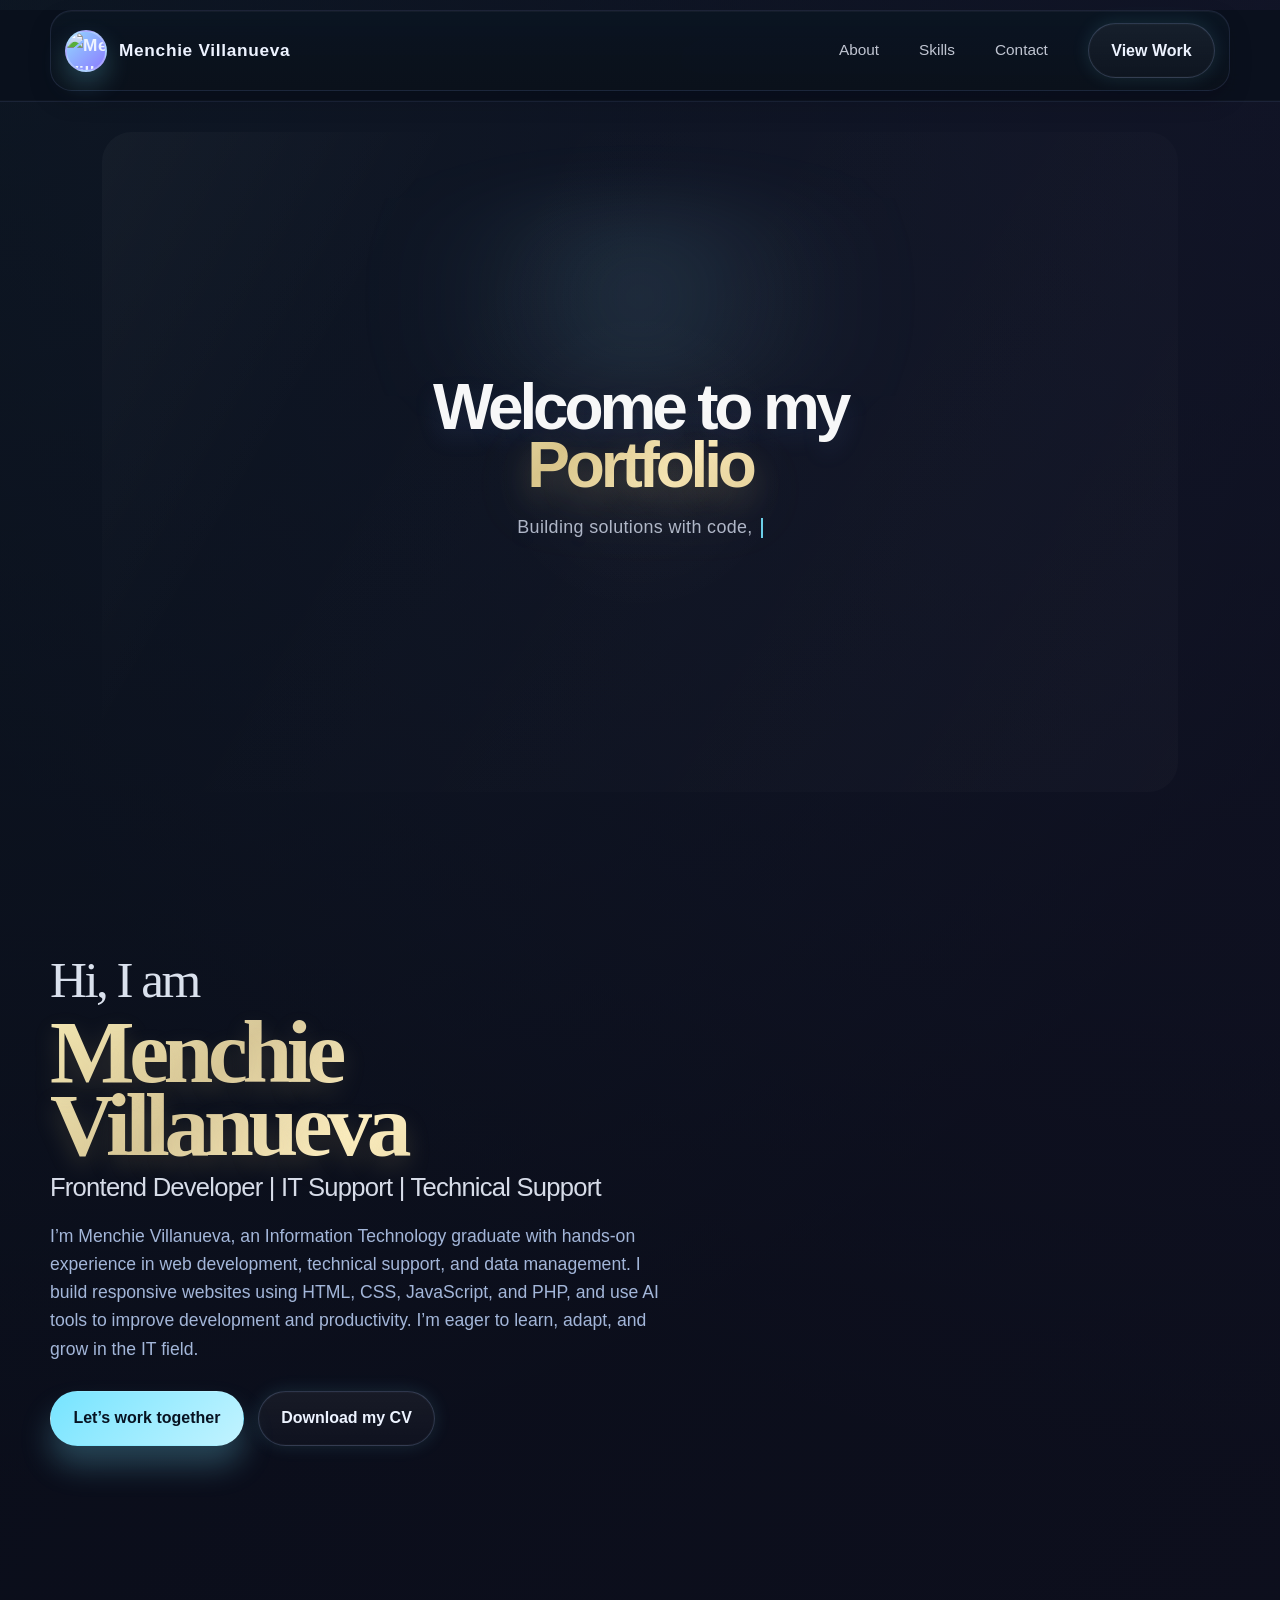
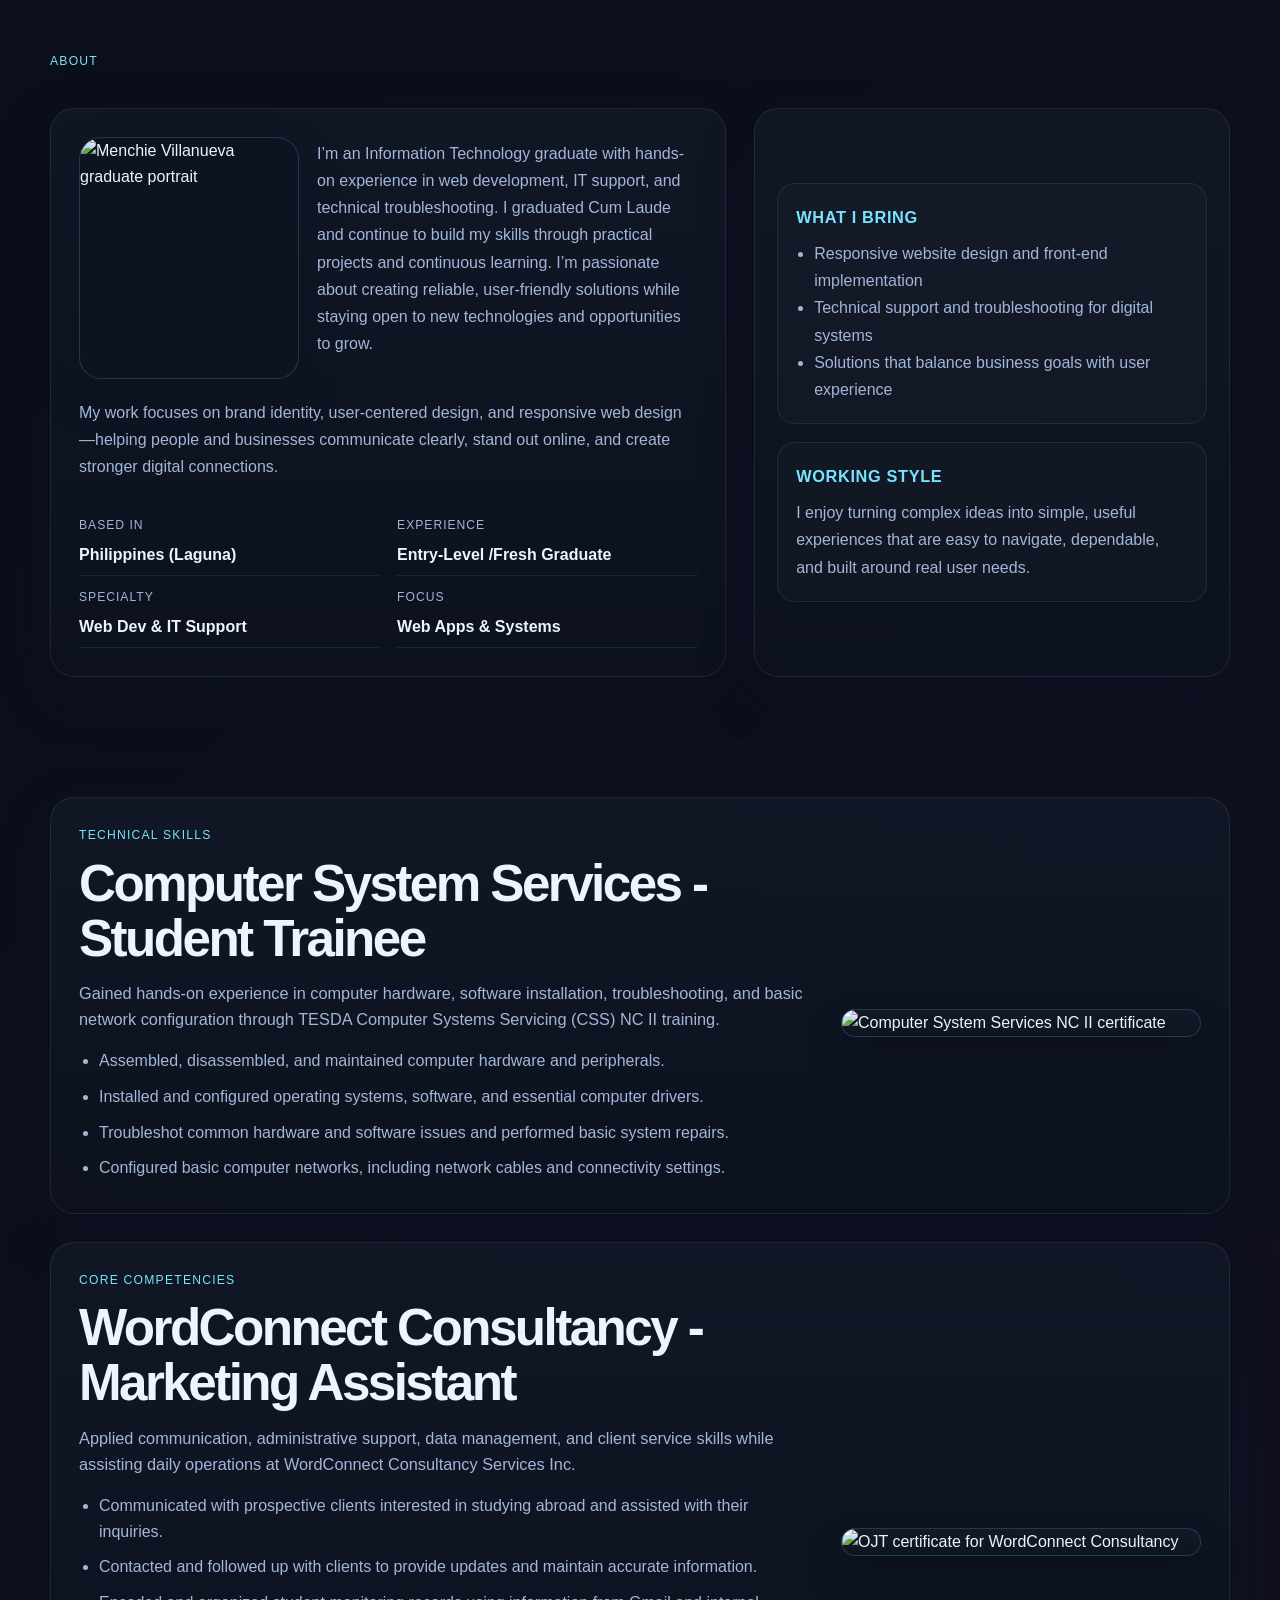
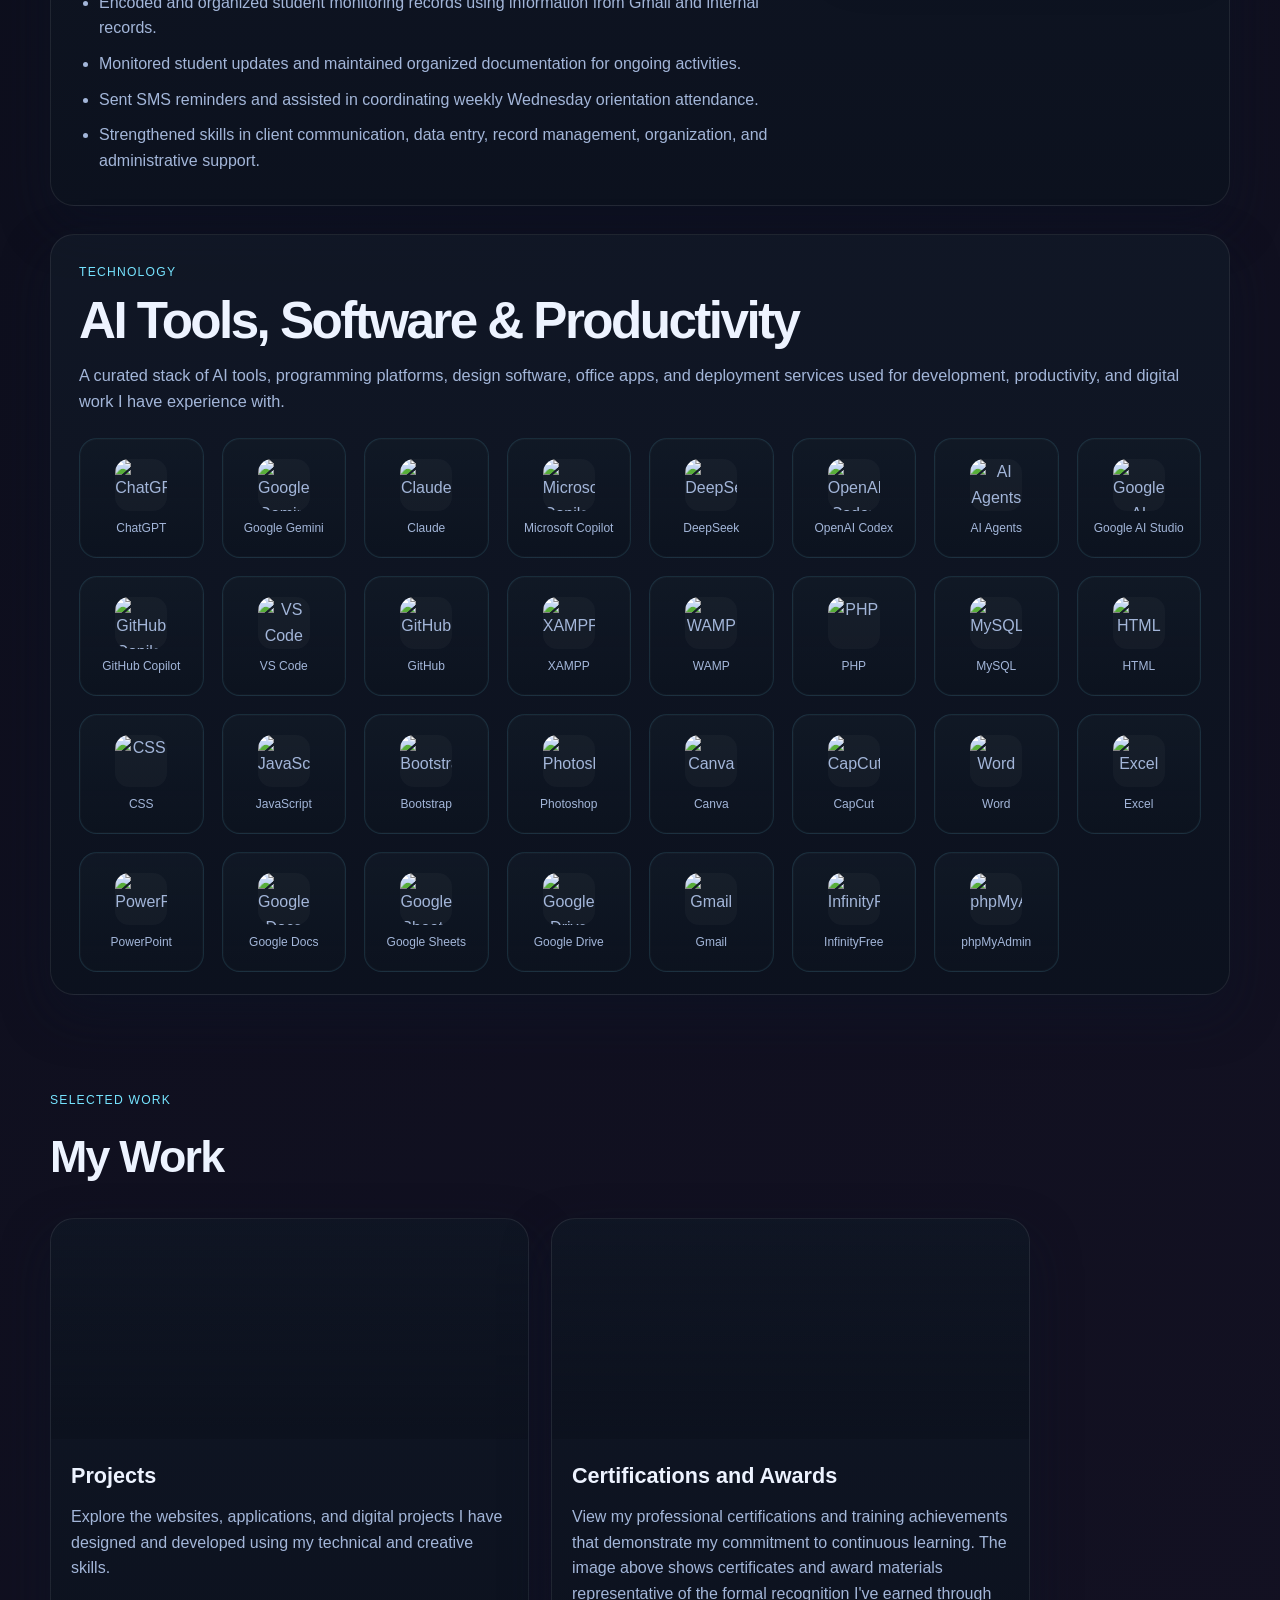
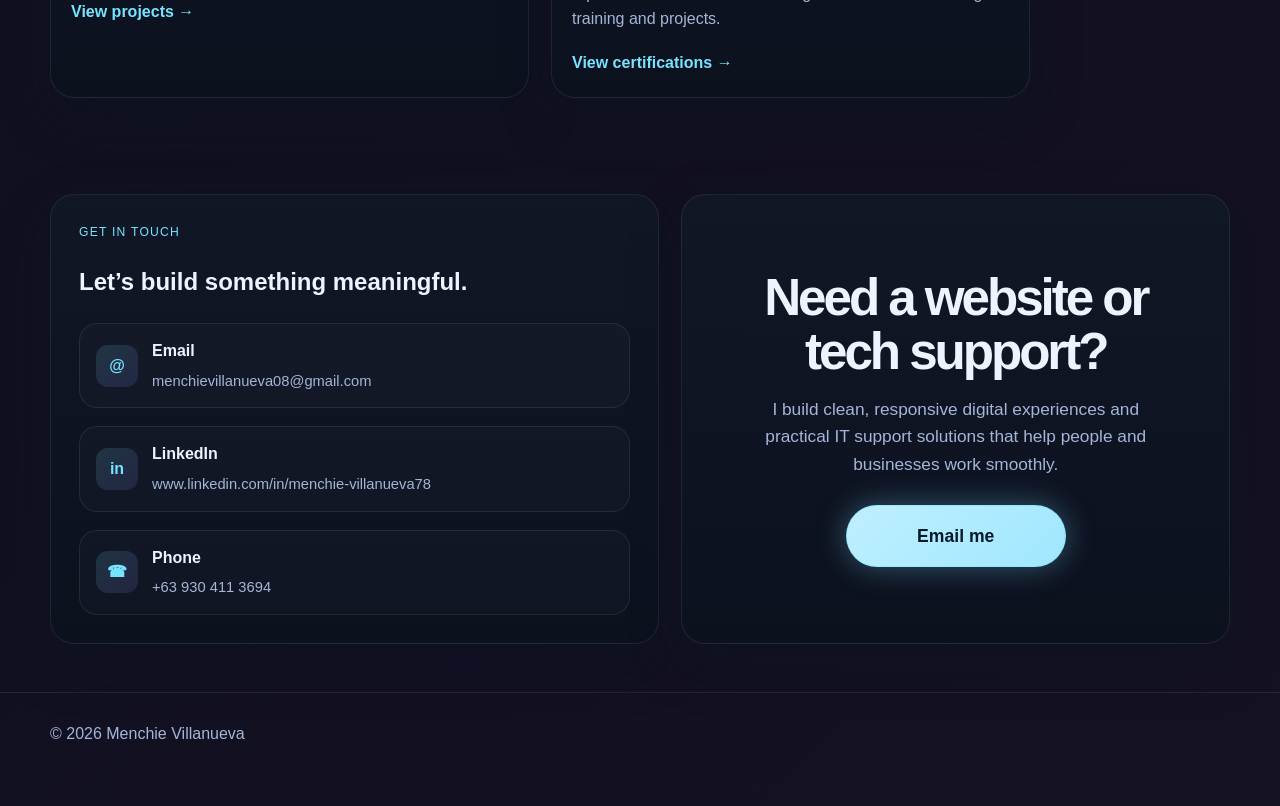
==== commit 77f5952f: "Fix case-sensitive home links and remove localhost navigation" ====
--- a/index.html
+++ b/index.html
@@ -1450,13 +1450,13 @@
 
       <div class="nav-right">
         <nav class="nav-links" aria-label="Main navigation">
-          <a href="http://localhost/Portfolio/Index.html#about">About</a>
-          <a href="http://localhost/Portfolio/Index.html#skills">Skills</a>
-          <a href="http://localhost/Portfolio/Index.html#contact">Contact</a>
+          <a href="#about">About</a>
+          <a href="#skills">Skills</a>
+          <a href="#contact">Contact</a>
         </nav>
 
         <div class="nav-actions">
-          <a class="button secondary" href="http://localhost/Portfolio/Index.html#projects">View Work</a>
+          <a class="button secondary" href="#projects">View Work</a>
         </div>
       </div>
     </div>
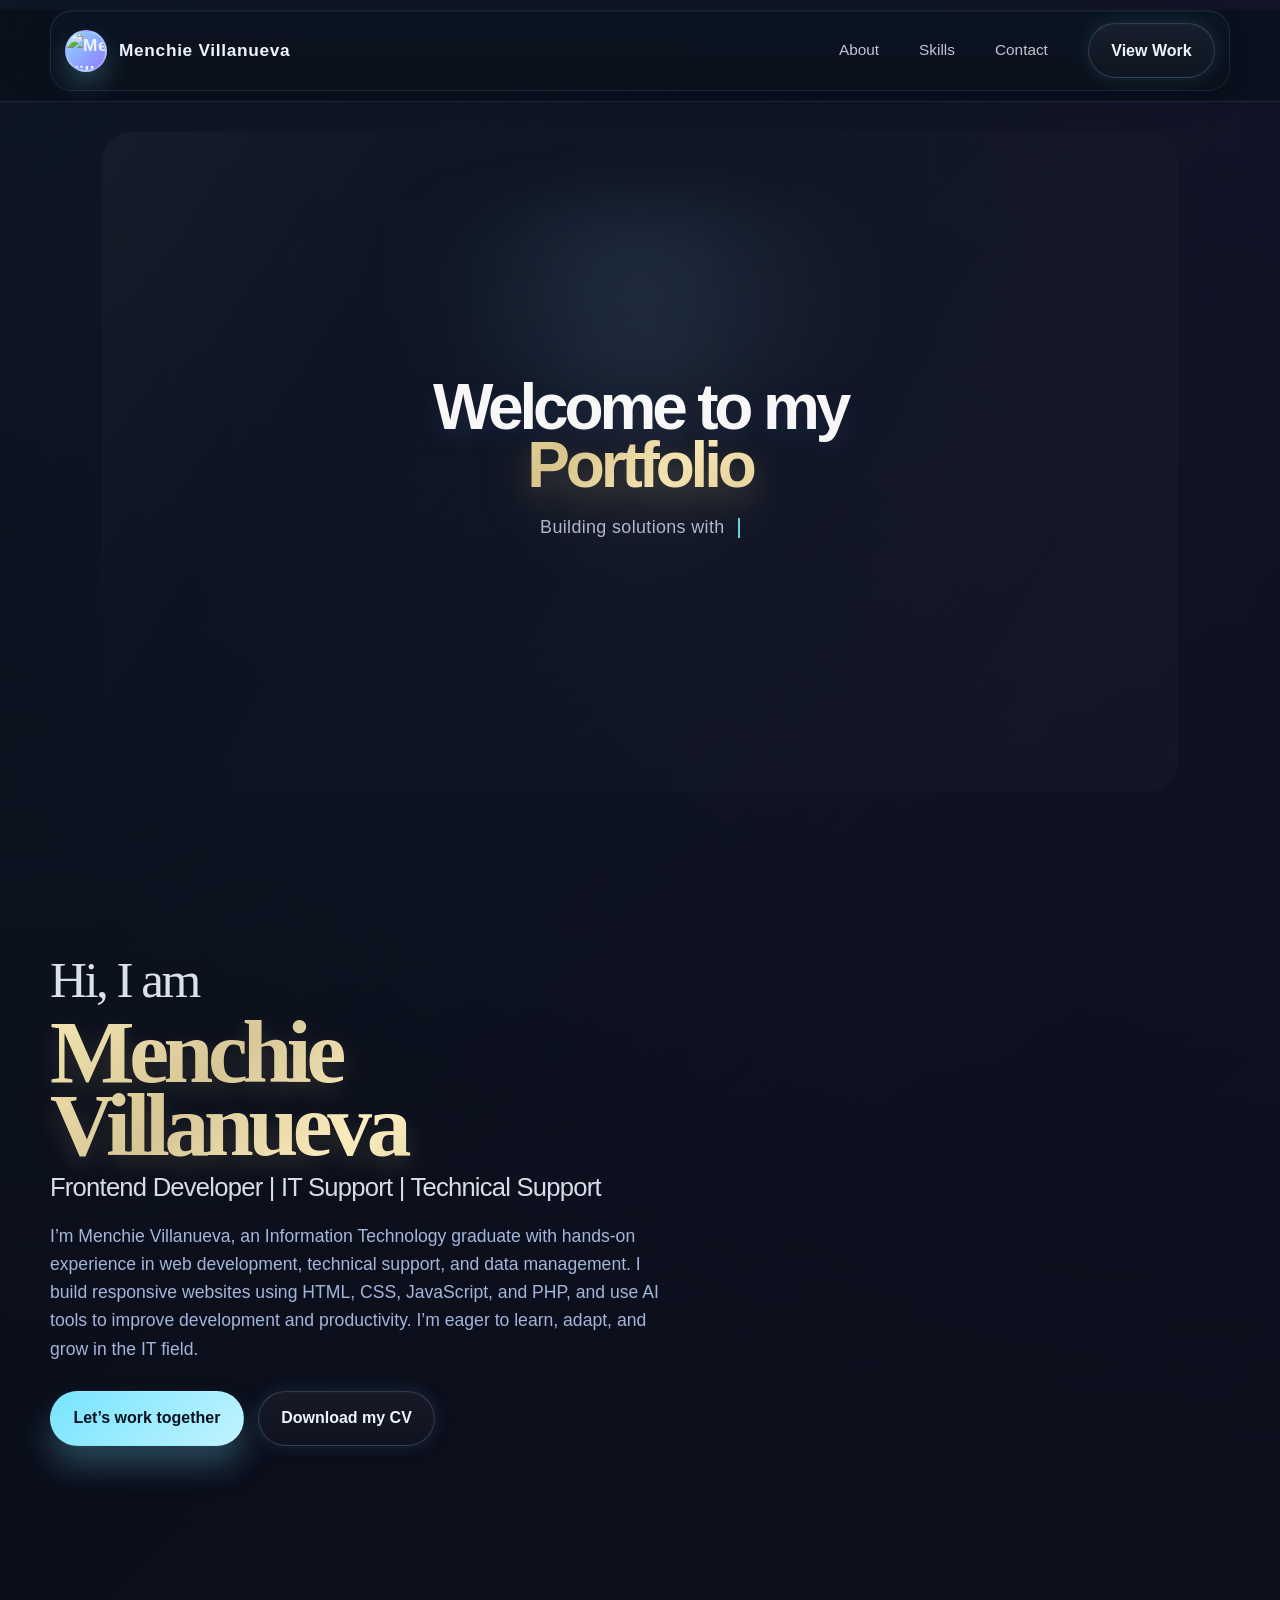
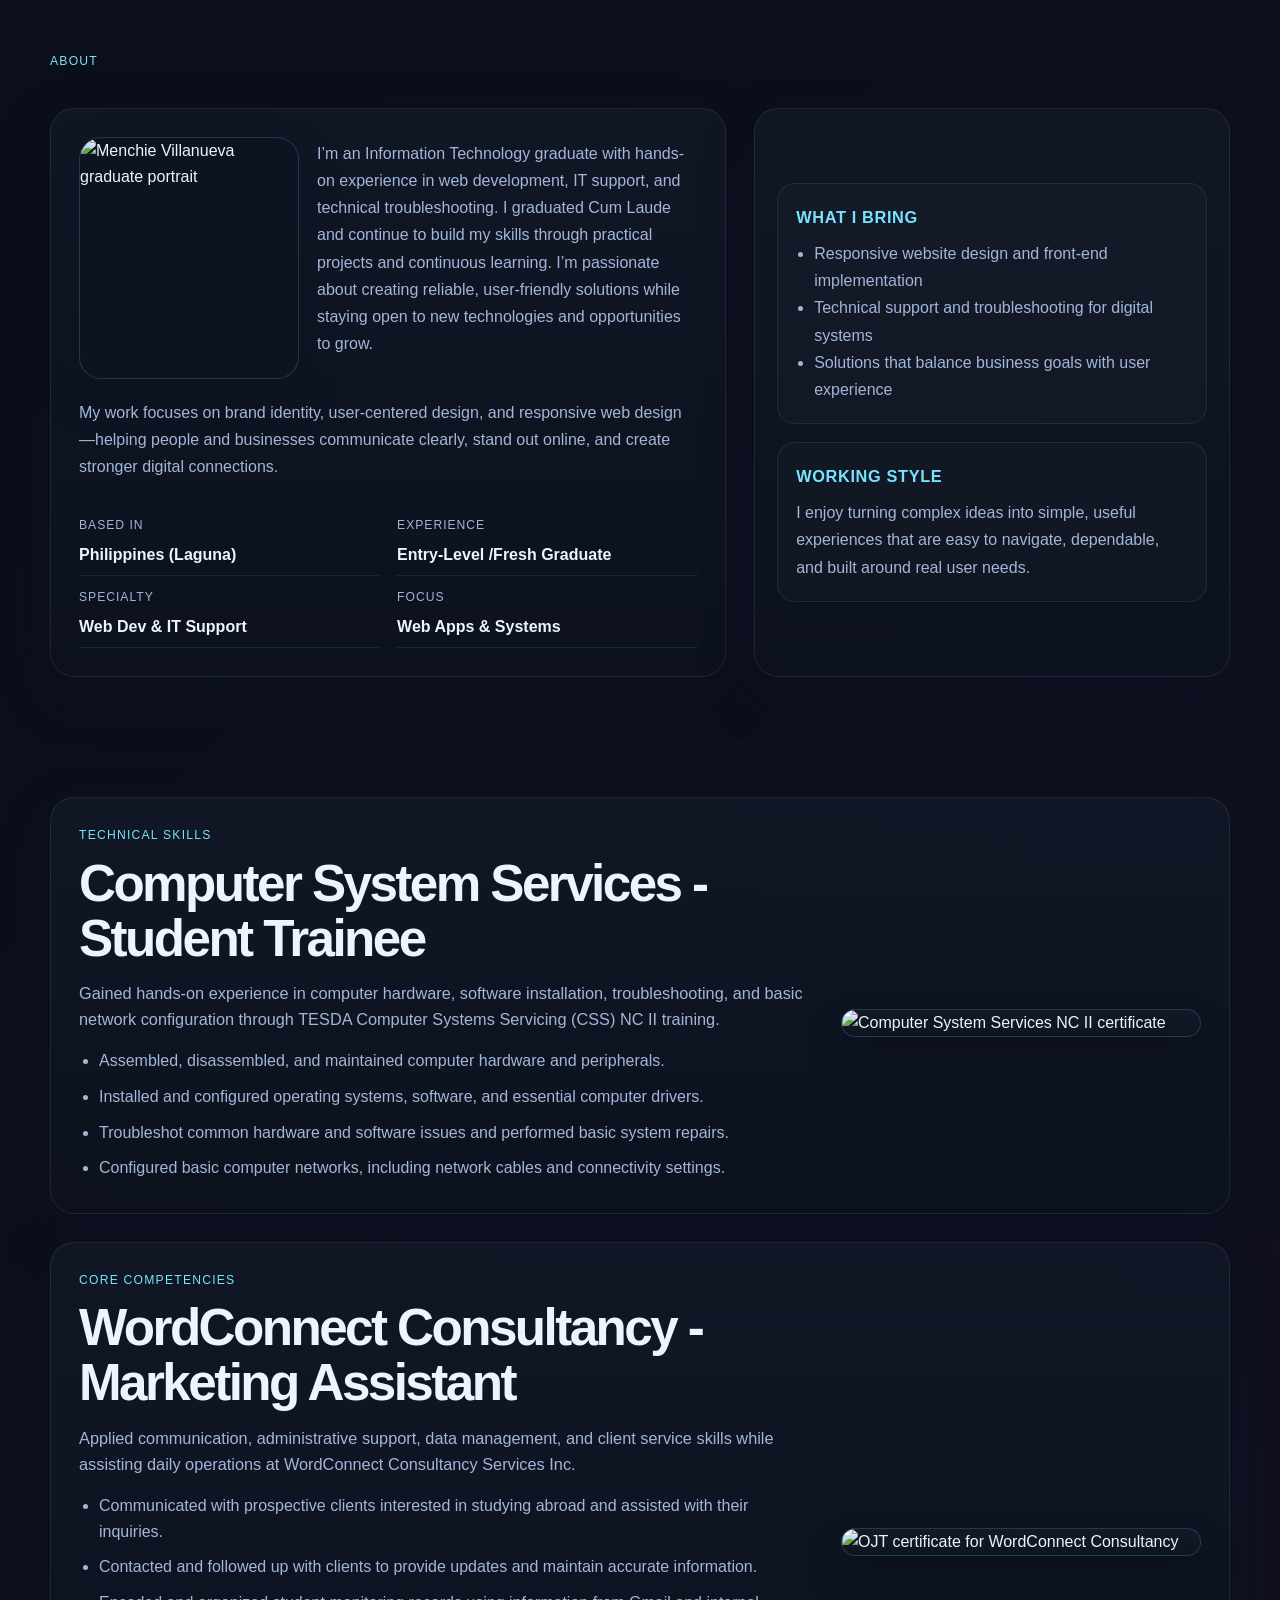
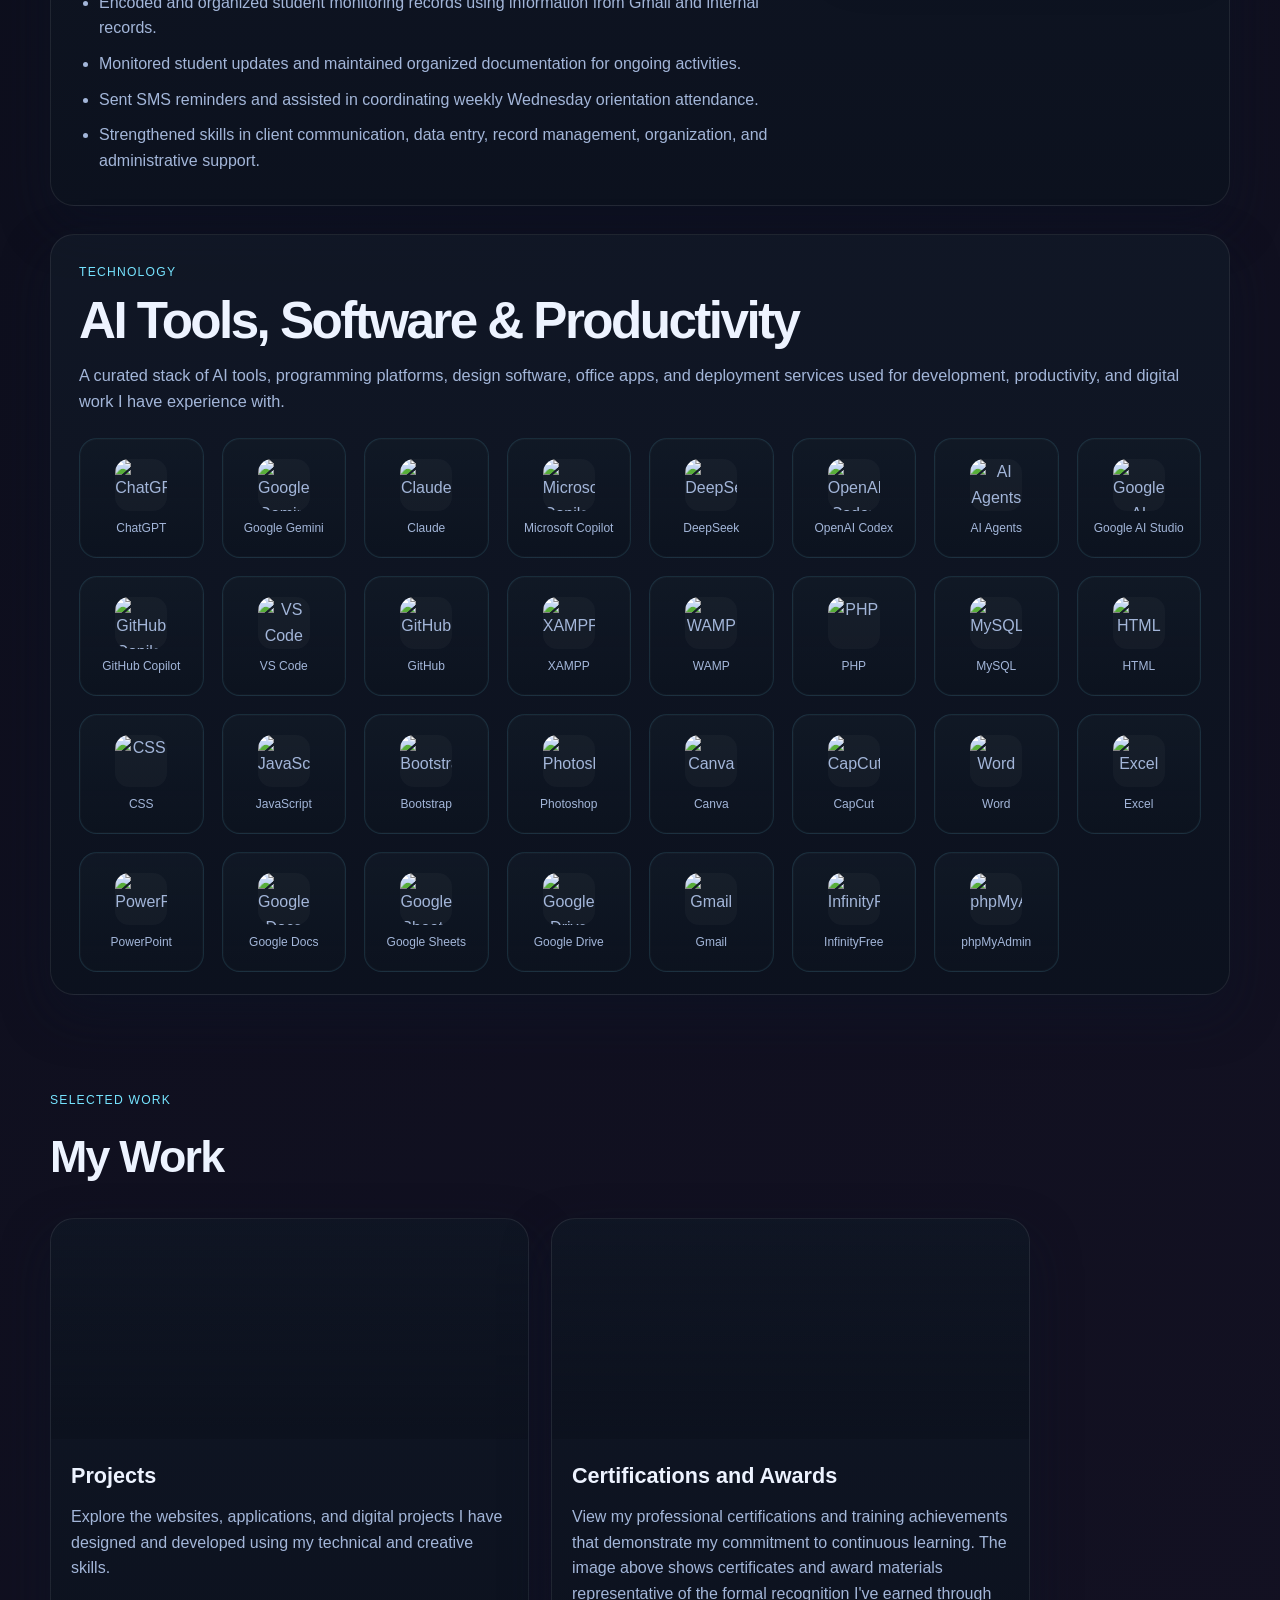
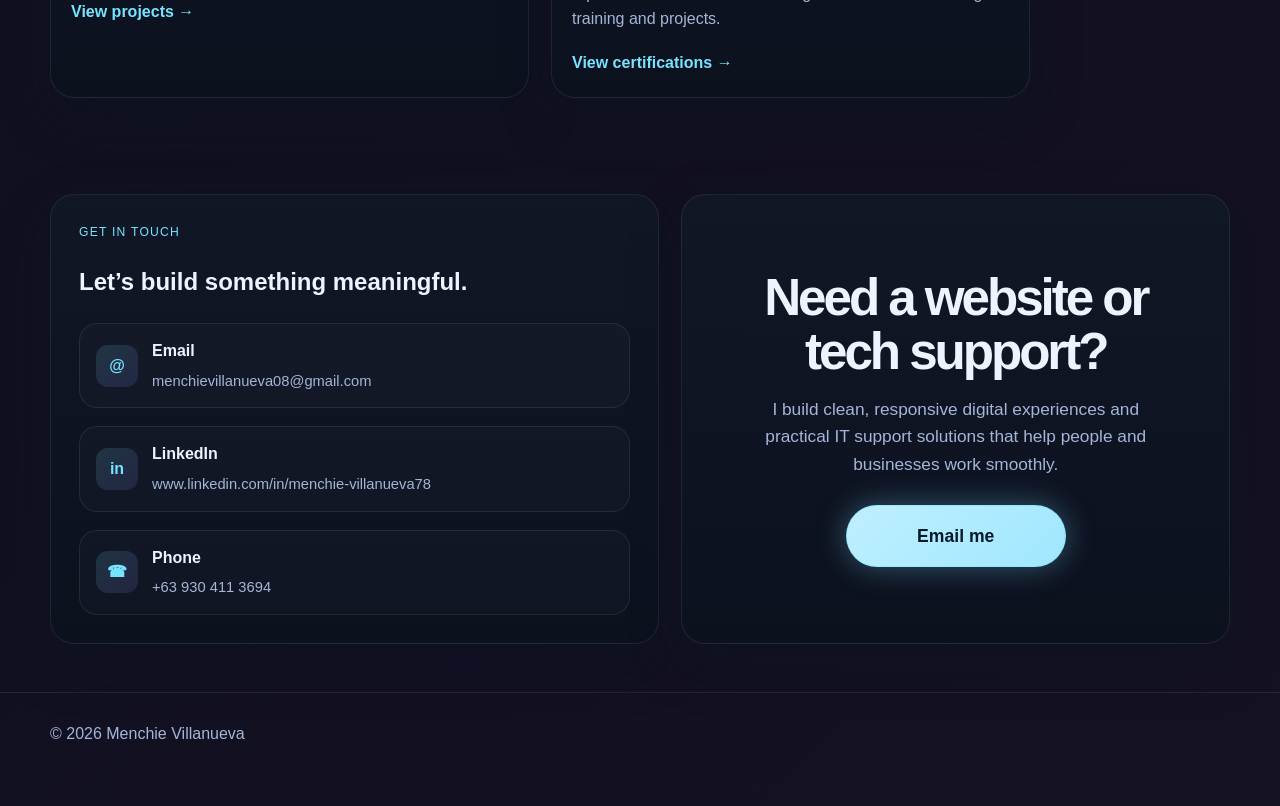
==== commit 6fbfc2a6: "Add compact responsive layouts across portfolio pages" ====
--- a/index.html
+++ b/index.html
@@ -1437,6 +1437,7 @@
 
     /* Stagger helper — apply with inline style from JS via transition-delay */
   </style>
+  <link rel="stylesheet" href="mobile.css" />
 </head>
 <body>
   <header class="site-header">
--- a/mobile.css
+++ b/mobile.css
@@ -0,0 +1,117 @@
+/* Compact phone layouts shared by the portfolio pages. */
+@media (max-width: 720px) {
+  html { font-size: 14px; scroll-padding-top: 116px; }
+  body { background-attachment: scroll; overflow-wrap: break-word; }
+  .container { width: calc(100% - 24px); }
+  .container *, .hero-grid > *, .contact-wrap > * { min-width: 0; }
+  img, video, iframe, audio { max-width: 100%; }
+  button, a { -webkit-tap-highlight-color: transparent; }
+  .top-link, .back-link, .button, .cta-button, .media-actions a,
+  .nav-links a, .capstone-view-all { min-height: 44px; }
+  .top-link, .back-link, .nav-links a { display: inline-flex; align-items: center; }
+  .page-header { padding: 22px 0 10px; }
+  .page-header h1 { font-size: clamp(1.8rem, 7vw, 2.3rem); line-height: 1.15; }
+  .page-header p { font-size: 1rem; line-height: 1.55; }
+  section { scroll-margin-top: 116px; }
+
+  /* Home: smaller portraits, cards and headings, with usable navigation. */
+  .nav { padding: 6px 8px; gap: 4px; }
+  .brand { font-size: 1rem; }
+  .brand-mark { width: 28px; height: 28px; flex-basis: 28px; }
+  .nav-right { flex-wrap: wrap; gap: 4px; }
+  .nav-links { width: auto; flex: 1 1 auto; justify-content: flex-start; gap: 2px; }
+  .nav-links a { font-size: 0.9rem; padding: 4px 7px; }
+  .nav-actions .button { font-size: 0.9rem; padding: 6px 10px; }
+  .welcome-shell { min-height: 230px; padding: 24px 8px; }
+  .welcome-title { font-size: clamp(1.9rem, 7.5vw, 2.7rem); line-height: 1.1; }
+  .welcome-subtitle { font-size: 1rem; }
+  .hero { padding: 18px 0; }
+  .hero-grid, .about-grid, .contact-wrap, .projects-grid, .skill-grid {
+    grid-template-columns: minmax(0, 1fr); gap: 14px;
+  }
+  .intro-line { font-size: clamp(1.6rem, 6vw, 2rem); }
+  .name-line { font-size: clamp(2rem, 8vw, 2.7rem); line-height: 1.08; }
+  .hero-role, .hero-tagline { font-size: 1.1rem; }
+  .lead { font-size: 1rem; margin-bottom: 14px; }
+  .hero-actions { gap: 8px; flex-wrap: wrap; }
+  .hero-actions .button { flex: 1 1 125px; font-size: 0.95rem; padding: 8px 10px; }
+  .hero-card { width: min(100%, 300px); }
+  .profile-visual { height: clamp(230px, 70vw, 310px); border-radius: 16px; }
+  .profile-photo { object-fit: contain; border-radius: 16px; }
+  section { padding: 22px 0; }
+  .section-head { gap: 6px; margin-bottom: 14px; }
+  .section-head h2, .skill-panel h2, .about-profile h2, .contact-card h2 {
+    font-size: clamp(1.5rem, 6vw, 1.9rem); line-height: 1.2;
+  }
+  .about-panel, .contact-card, .skill-panel, .feature-card, .cta-box {
+    padding: 14px; border-radius: 16px;
+  }
+  .about-panel p, .skill-panel p, .skill-panel li, .feature-card p,
+  .project-body p, .cta-inner p { font-size: 1rem; line-height: 1.6; }
+  .about-profile, .skill-panel-inner { grid-template-columns: minmax(0, 1fr); gap: 14px; }
+  .about-portrait { width: min(100%, 170px); }
+  .info-list { grid-template-columns: repeat(2, minmax(0, 1fr)); gap: 8px; }
+  .info-item { padding: 10px; }
+  .tool-grid { grid-template-columns: repeat(3, minmax(0, 1fr)); gap: 8px; }
+  .tool-item { min-height: 80px; padding: 10px 4px; gap: 6px; }
+  .tool-item img { width: 36px; height: 36px; }
+  .tool-item span { font-size: 0.85rem; line-height: 1.3; overflow-wrap: anywhere; }
+  .project-thumb { height: 150px; }
+  .project-body { padding: 12px; }
+  .project-body h3 { font-size: 1.25rem; }
+  .contact-item { gap: 10px; padding: 10px; }
+  .contact-item span { font-size: 0.95rem; }
+  .cta-inner h3 { font-size: 1.8rem; }
+  .cta-button { width: auto; min-width: 0; padding: 10px 20px; font-size: 1rem; }
+  .footer-inner { gap: 8px; font-size: 0.9rem; }
+
+  /* Projects: fit media controls, category buttons, and galleries to the screen. */
+  .cards-grid { grid-template-columns: minmax(0, 1fr); gap: 12px; padding: 10px 0 28px; }
+  .card-body { padding: 14px; }
+  .card-body h2, .card-body h3 { font-size: 1.4rem; }
+  .card-body p, .card-body li, .capstone-summary p { font-size: 1rem; line-height: 1.55; }
+  .project-card-image { height: auto; max-height: 190px; object-fit: contain; }
+  .project-view { padding: 10px 0 28px; }
+  .project-panel-header h2 { font-size: 1.8rem; }
+  .capstone-summary { padding: 14px; }
+  .capstone-gallery, .detail-grid { grid-template-columns: minmax(0, 1fr); gap: 12px; }
+  .capstone-figure { margin: 0; }
+  .capstone-figure img { height: auto; max-height: 300px; object-fit: contain; }
+  .capstone-figure figcaption { padding: 10px 12px; font-size: 0.95rem; }
+  .capstone-extra-gallery { padding: 12px; margin-top: 14px; }
+  .capstone-extra-header { flex-wrap: wrap; gap: 8px; }
+  .capstone-photo-link { flex-basis: 100px; }
+  .capstone-photo-list.is-expanded { grid-template-columns: repeat(auto-fill, minmax(90px, 1fr)); }
+  .media-menu .detail-grid { grid-template-columns: repeat(3, minmax(0, 1fr)); gap: 6px; }
+  .media-menu .detail-card { min-height: 76px; padding: 8px 4px; }
+  .media-menu .detail-card h3 { font-size: 0.95rem; overflow-wrap: anywhere; }
+  .media-menu .mini-chip { padding: 3px 5px; font-size: 0.65rem; letter-spacing: 0; margin-bottom: 6px; }
+  .media-content { margin-top: 14px; }
+  .media-grid { grid-template-columns: repeat(2, minmax(0, 1fr)); gap: 10px; }
+  .media-item { min-height: 0; border-radius: 12px; }
+  .media-preview { aspect-ratio: 4 / 3; }
+  .media-preview img, .media-preview video { object-fit: contain; }
+  .media-item:has(video), .media-item:has(audio) { grid-column: 1 / -1; }
+  .media-item:has(video) .media-preview { aspect-ratio: 16 / 9; }
+  .media-meta { padding: 8px; font-size: 0.9rem; }
+  .media-actions { flex-wrap: wrap; gap: 4px; }
+  .media-actions a { padding: 6px 8px; font-size: 0.85rem; }
+  .pdf-viewer { min-height: 0; margin-top: 12px; }
+  .pdf-viewer iframe { height: 60svh; min-height: 280px; }
+
+  /* Certifications retain the complete image at a comfortable phone size. */
+  .gallery-grid { gap: 12px; padding: 10px 0 28px; }
+  .gallery-item { padding: 8px; border-radius: 14px; }
+  .gallery-item img { height: auto; max-height: 60svh; object-fit: contain; }
+  .cert-label { padding: 10px 4px 4px; font-size: 1rem; line-height: 1.5; }
+}
+
+@media (max-width: 359px) {
+  .container { width: calc(100% - 20px); }
+  .nav-right { justify-content: flex-start; }
+  .nav-links a { padding-inline: 5px; }
+  .nav-actions .button { padding-inline: 7px; }
+  .info-list { grid-template-columns: minmax(0, 1fr); }
+  .tool-grid { grid-template-columns: repeat(2, minmax(0, 1fr)); }
+  .media-grid { grid-template-columns: minmax(0, 1fr); }
+}
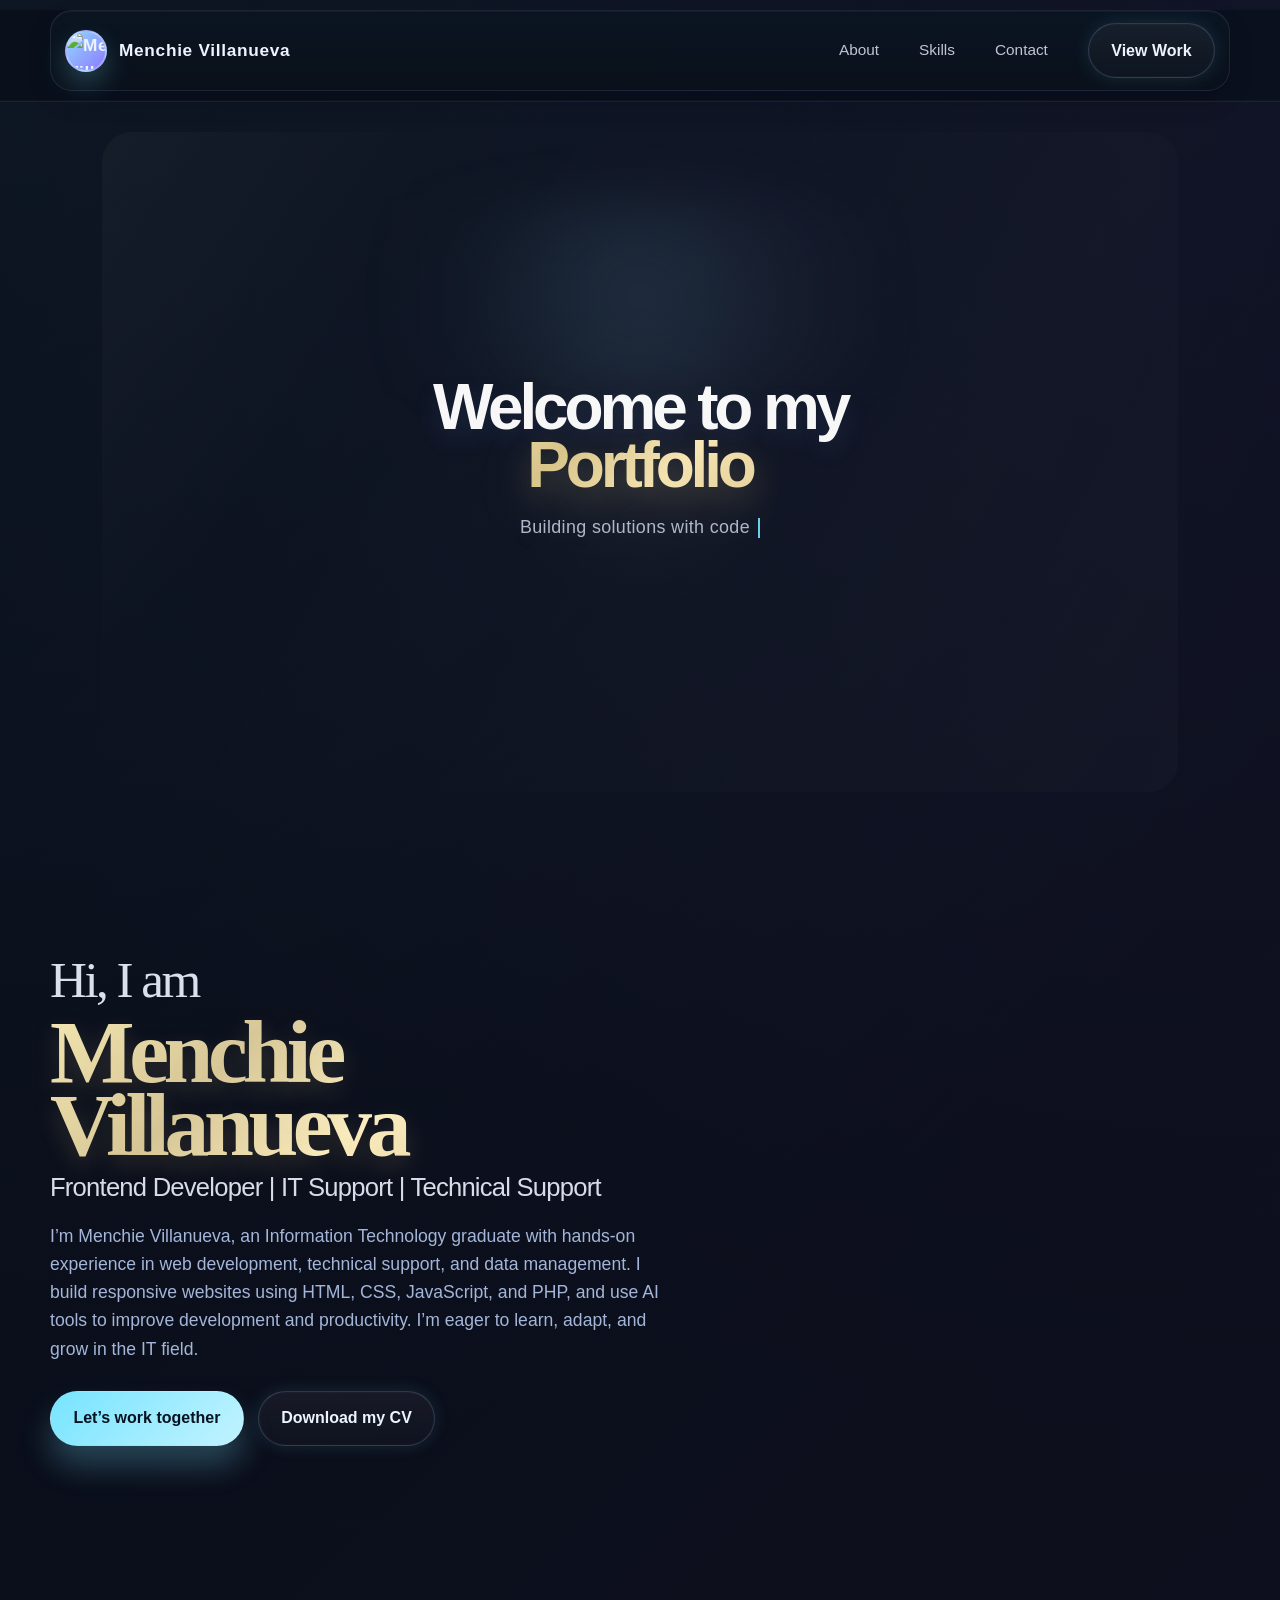
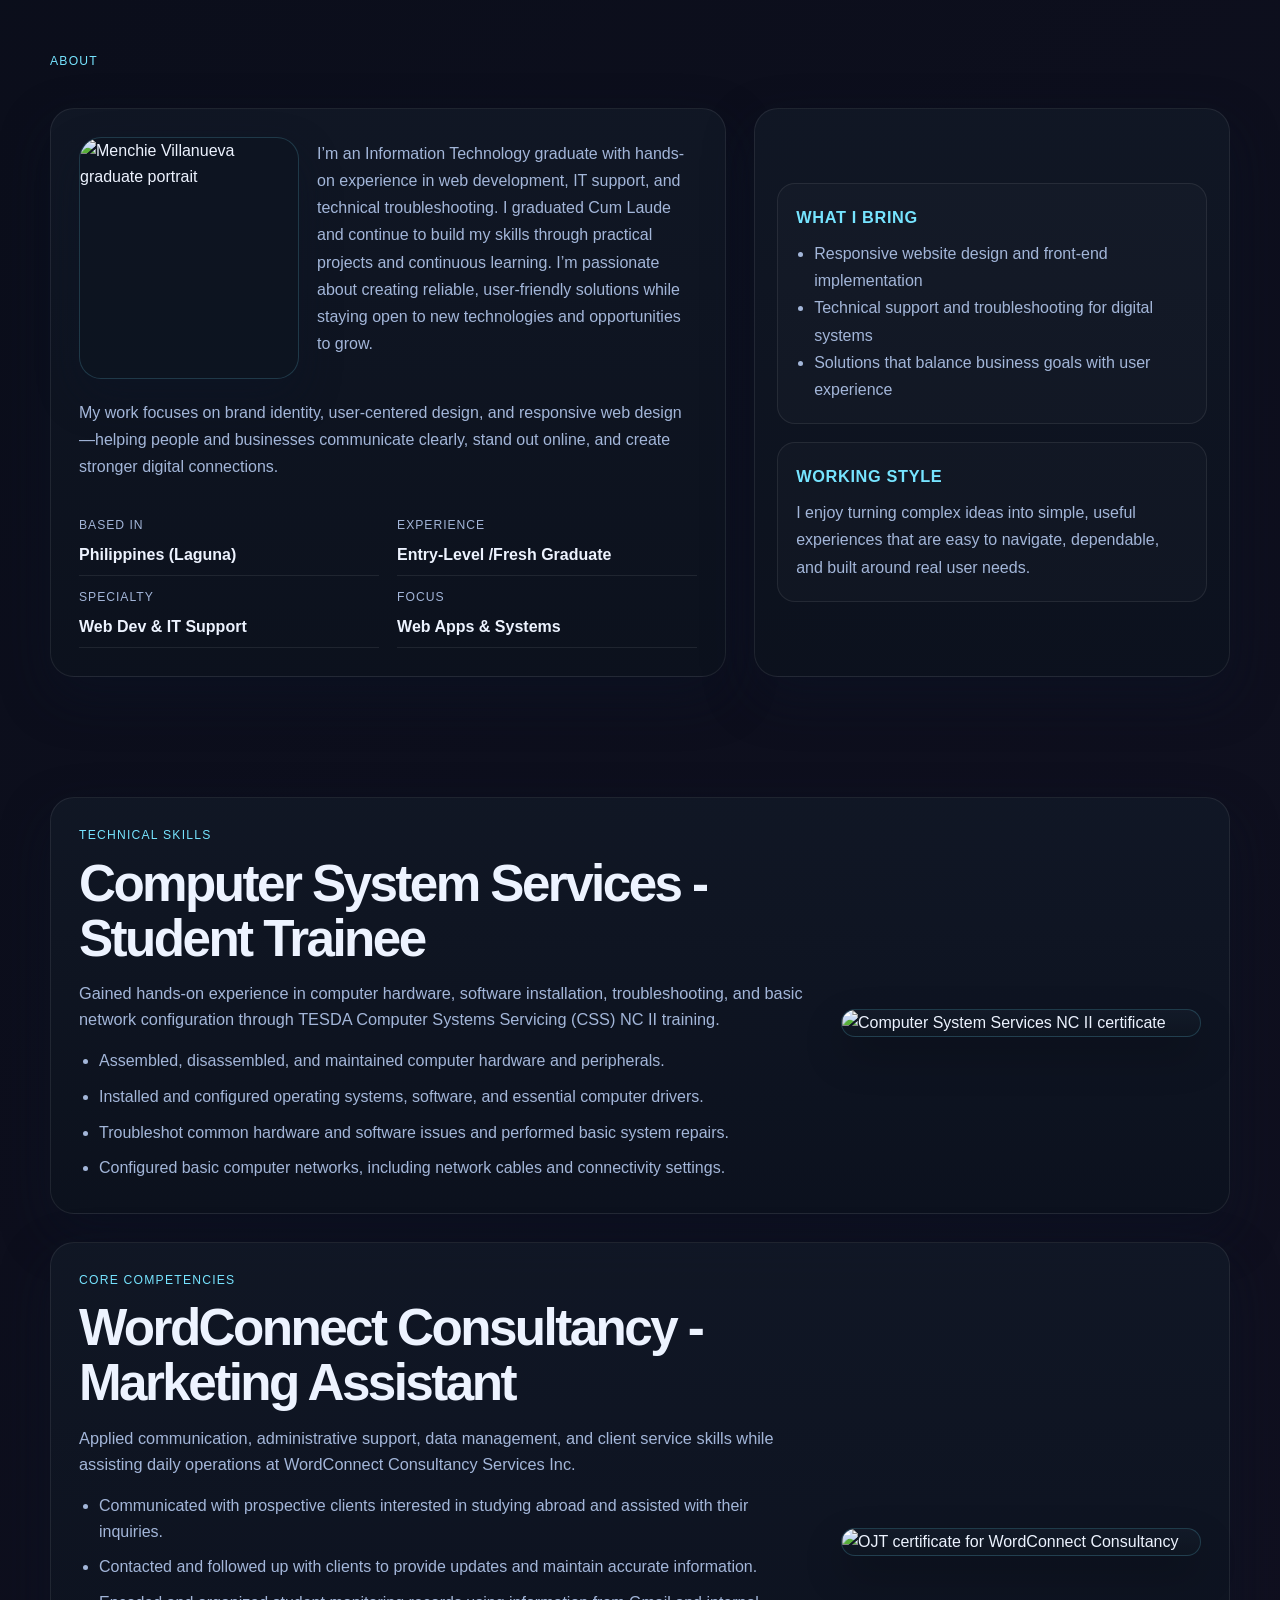
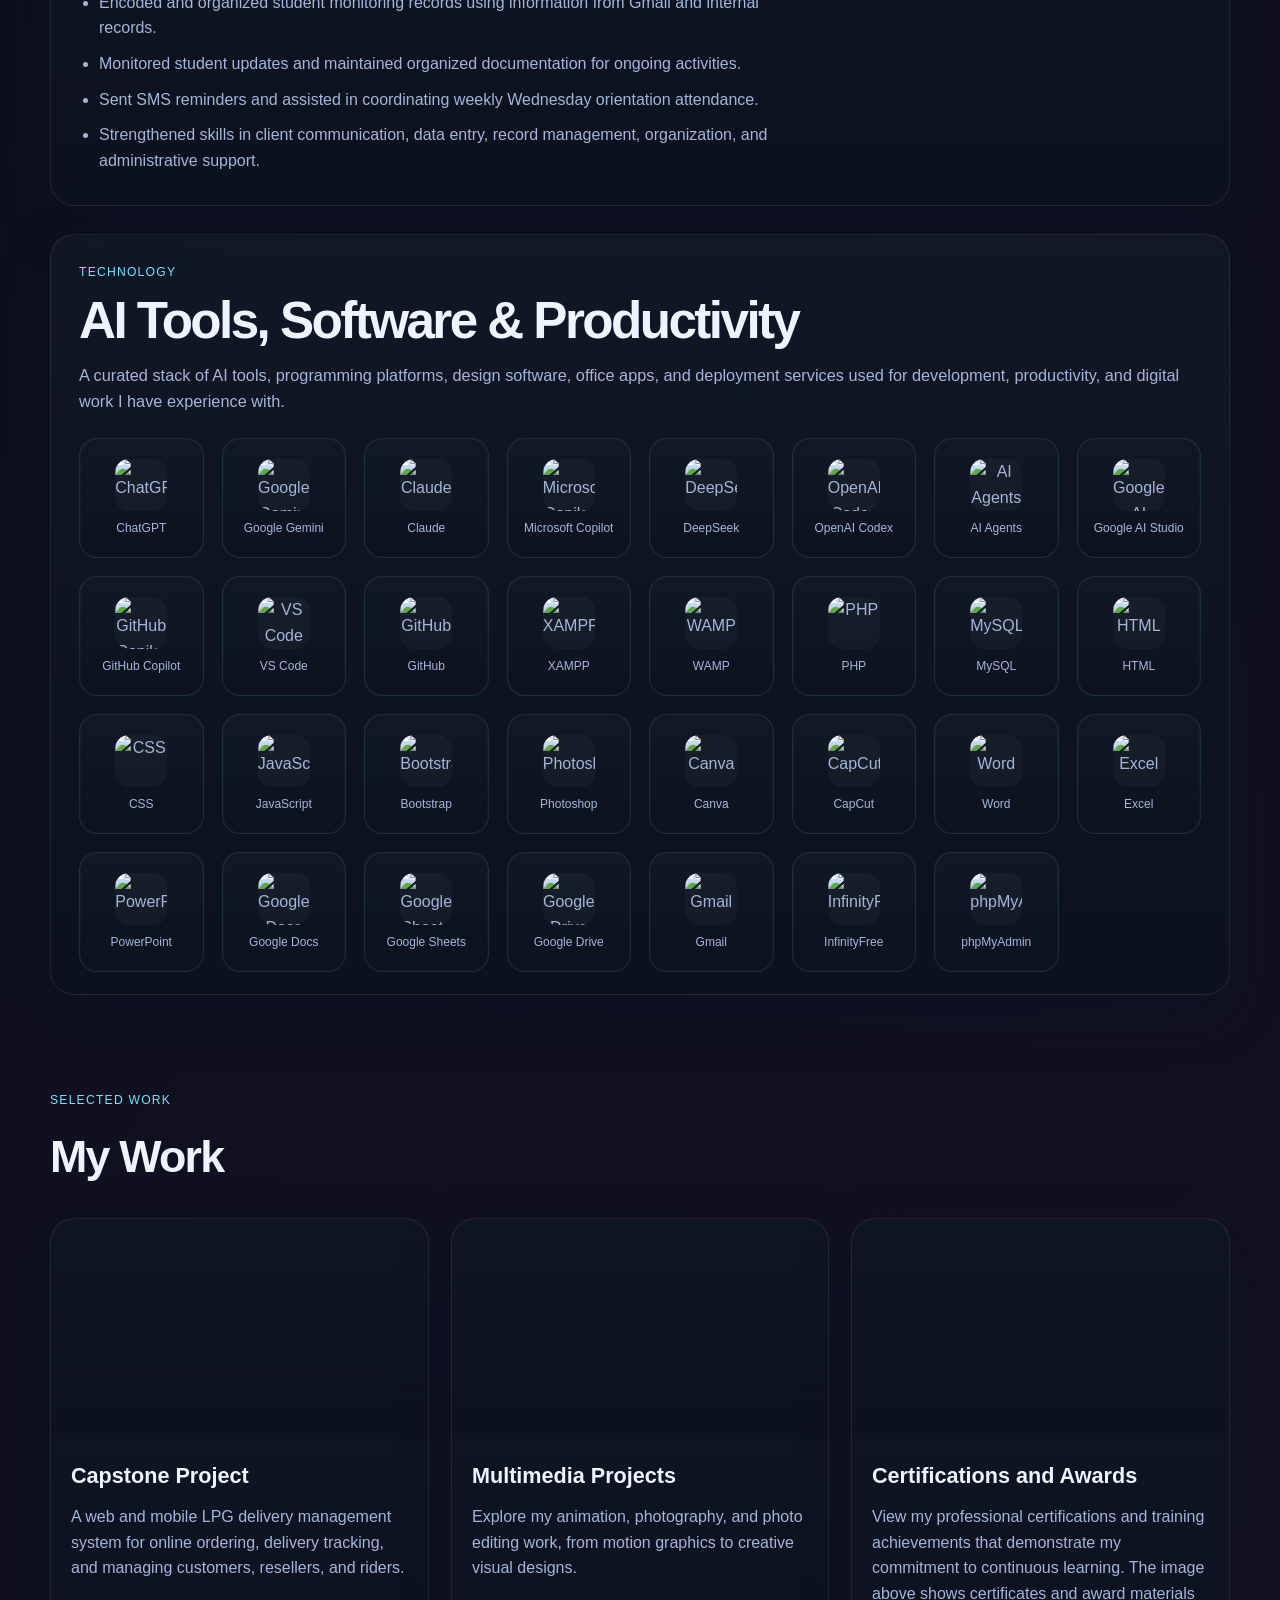
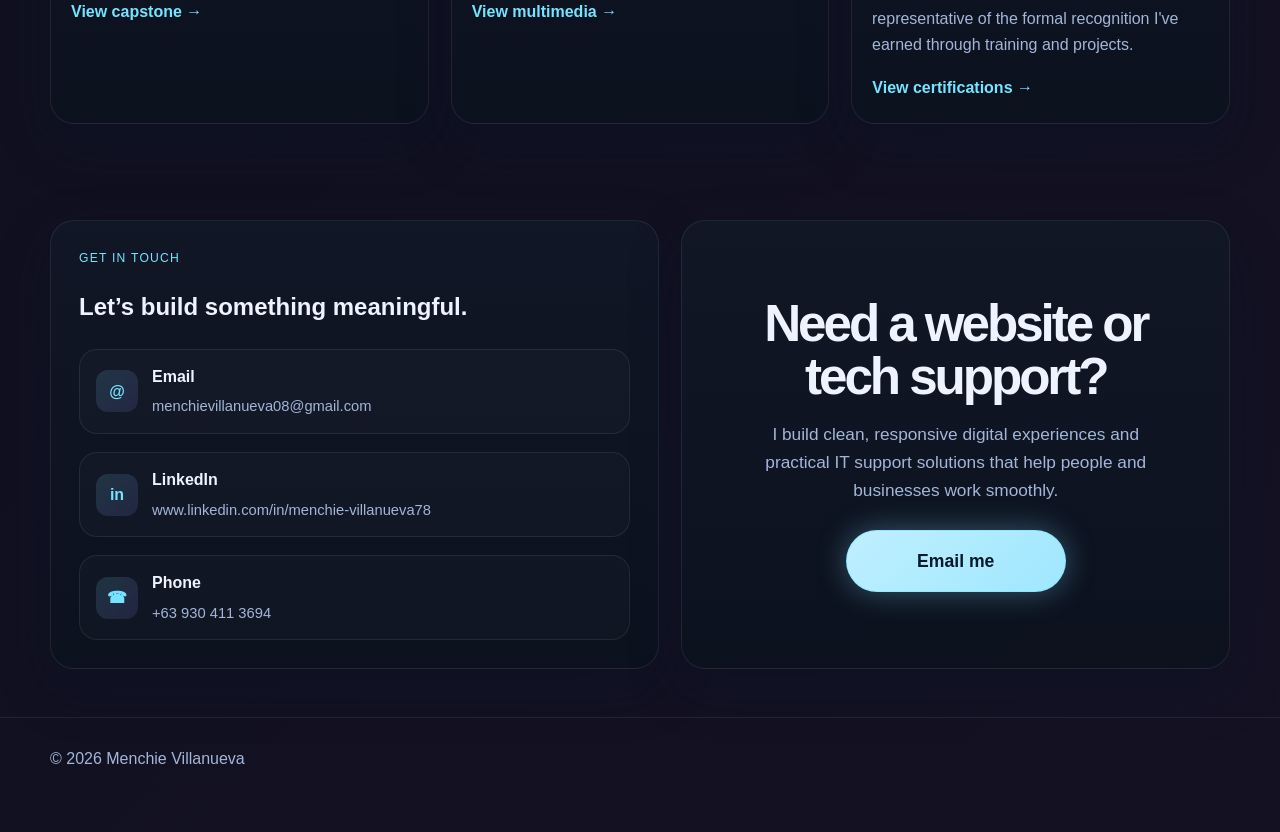
==== commit 1fe4b37c: "Feature capstone and multimedia directly in My Work" ====
--- a/index.html
+++ b/index.html
@@ -819,9 +819,9 @@
 
     .projects-grid {
       display: grid;
-      grid-template-columns: repeat(2, minmax(0, 1fr));
+      grid-template-columns: repeat(3, minmax(0, 1fr));
       gap: 22px;
-      max-width: 980px;
+      max-width: 1180px;
     }
 
     .project-card {
@@ -836,14 +836,14 @@
     }
 
     .project-card:nth-child(1) .project-thumb {
-      background-image: linear-gradient(180deg, rgba(12,17,29,0.18), rgba(12,17,29,0.7)), url('https://images.unsplash.com/photo-1522202176988-66273c2fd55f?auto=format&fit=crop&w=900&q=80');
+      background-image: linear-gradient(180deg, rgba(12,17,29,0.12), rgba(12,17,29,0.7)), url('https://meaphghtpvkjylcawzhq.supabase.co/storage/v1/object/public/Portfolio/assets/capstone/admin.png');
     }
 
     .project-card:nth-child(2) .project-thumb {
-      background-image: linear-gradient(180deg, rgba(12,17,29,0.2), rgba(12,17,29,0.7)), url('https://images.unsplash.com/photo-1516321165247-4aa89a48be28?auto=format&fit=crop&w=900&q=80');
-    }
-
-    .project-card:nth-child(2) .project-thumb {
+      background-image: linear-gradient(180deg, rgba(12,17,29,0.12), rgba(12,17,29,0.7)), url('https://meaphghtpvkjylcawzhq.supabase.co/storage/v1/object/public/Portfolio/assets/MULTIMEDIA/multi.jpg');
+    }
+
+    .project-card:nth-child(3) .project-thumb {
       background-image: linear-gradient(180deg, rgba(12,17,29,0.12), rgba(12,17,29,0.7)), url('https://meaphghtpvkjylcawzhq.supabase.co/storage/v1/object/public/Portfolio/assets/certificate.jpg');
     }
 
@@ -1682,12 +1682,21 @@
       <article class="project-card"> 
         <div class="project-thumb" aria-hidden="true"></div> 
         <div class="project-body"> 
-          <h3>Projects</h3> 
-          <p>Explore the websites, applications, and digital projects I have designed and developed using my technical and creative skills.</p> 
-          <a class="project-link" href="projects.html">View projects →</a> 
-        </div> 
-      </article> 
- 
+          <h3>Capstone Project</h3>
+          <p>A web and mobile LPG delivery management system for online ordering, delivery tracking, and managing customers, resellers, and riders.</p>
+          <a class="project-link" href="projects.html#capstone">View capstone →</a>
+        </div>
+      </article>
+
+      <article class="project-card">
+        <div class="project-thumb" aria-hidden="true"></div>
+        <div class="project-body">
+          <h3>Multimedia Projects</h3>
+          <p>Explore my animation, photography, and photo editing work, from motion graphics to creative visual designs.</p>
+          <a class="project-link" href="projects.html#multimedia">View multimedia →</a>
+        </div>
+      </article>
+
       <article class="project-card"> 
         <div class="project-thumb" aria-hidden="true"></div> 
         <div class="project-body"> 
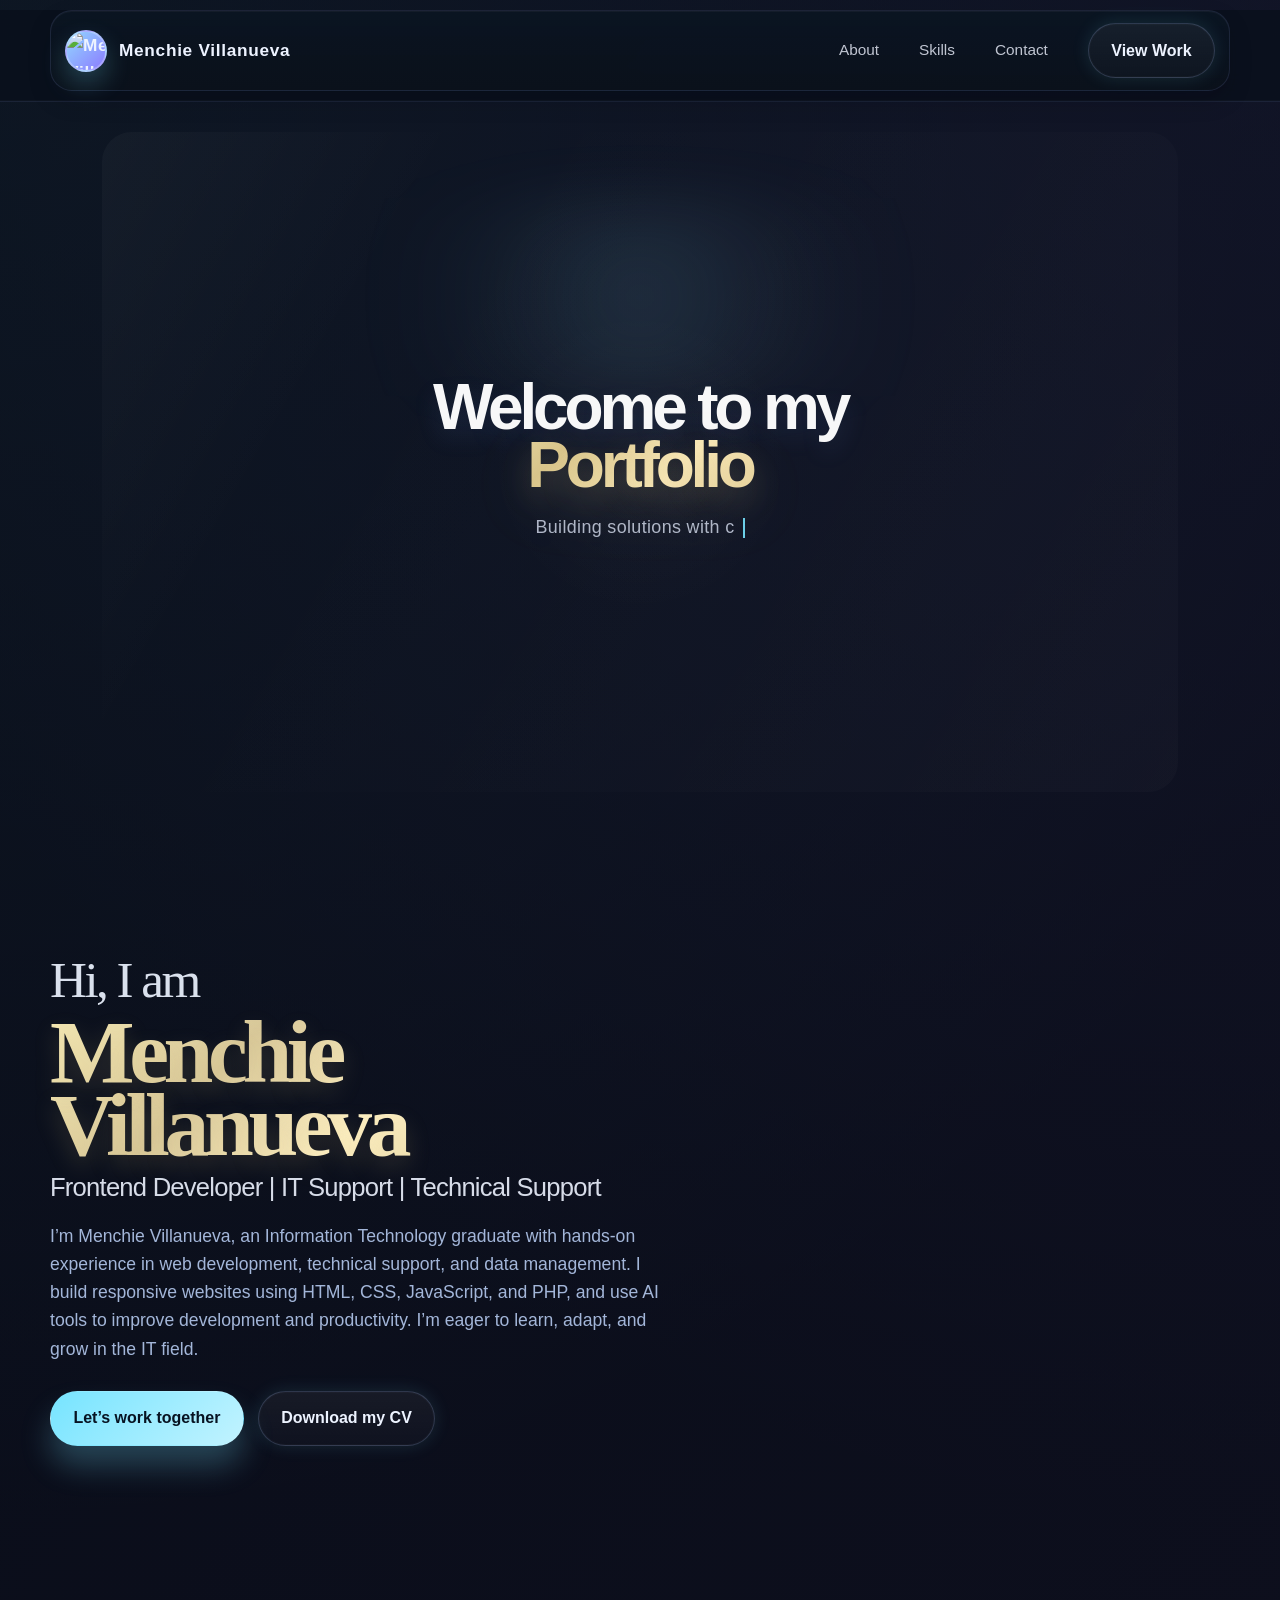
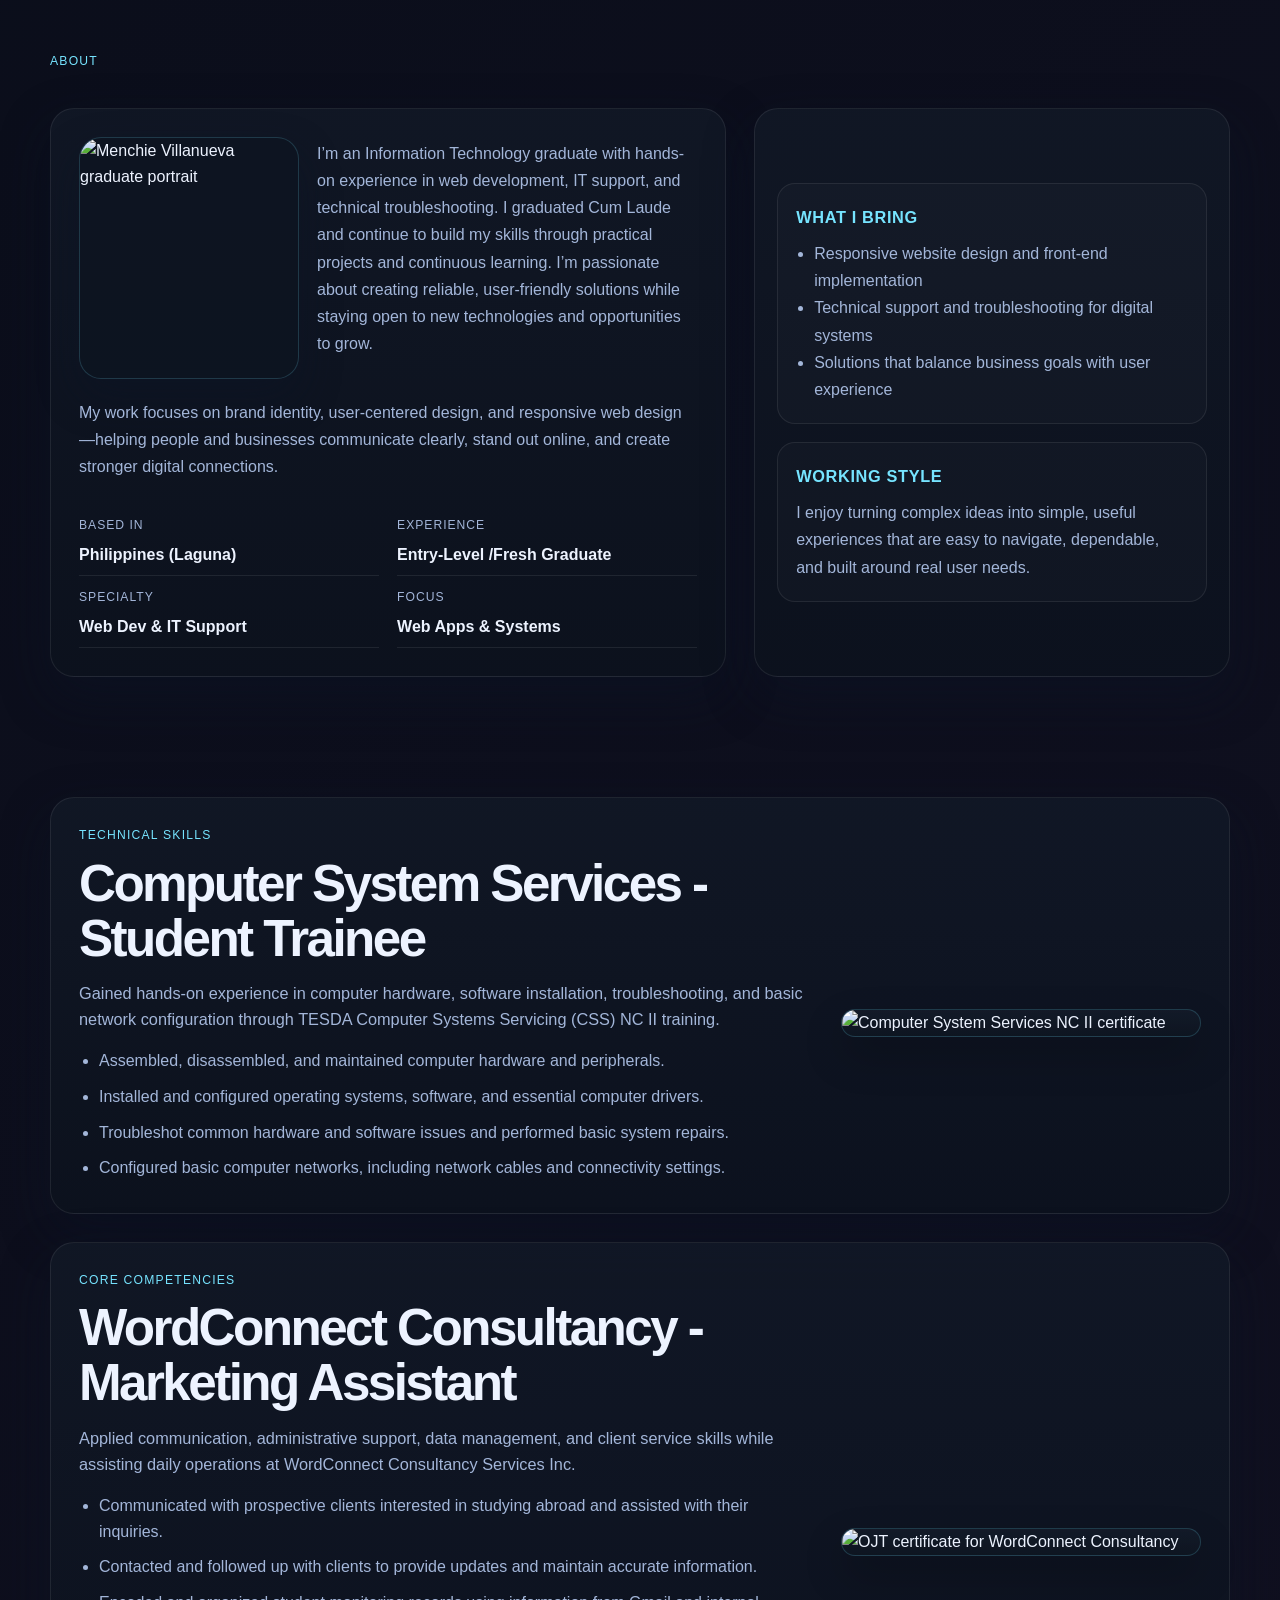
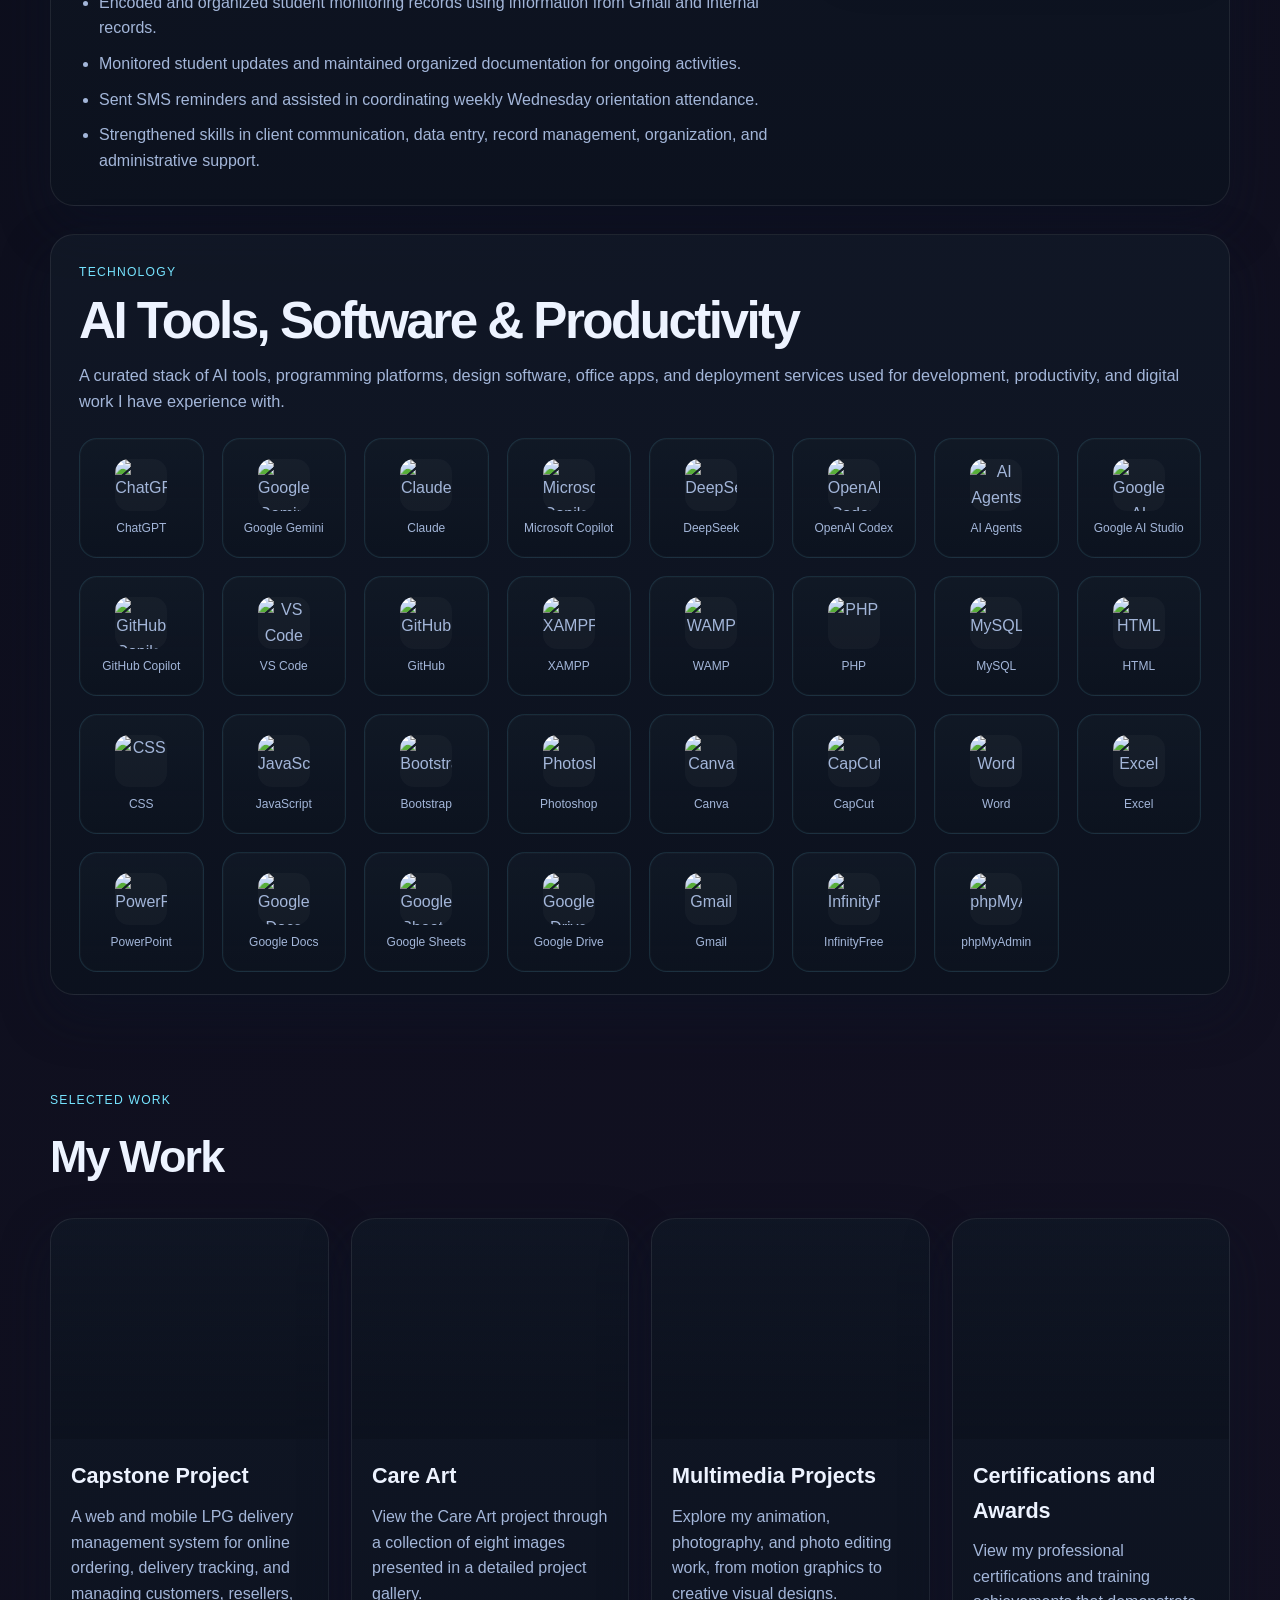
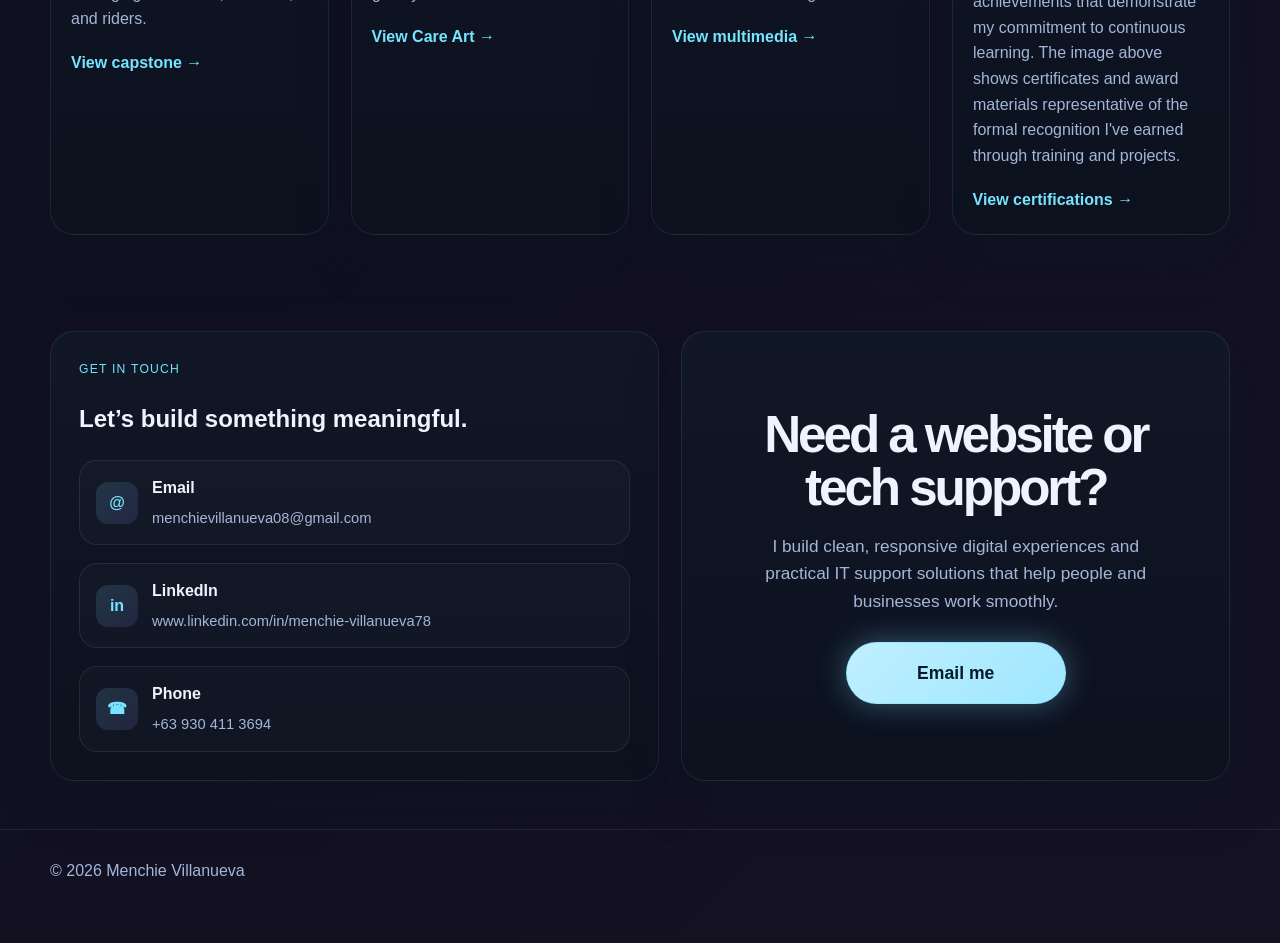
==== commit 6f3b8591: "Add Care Art card and eight-image project presentation" ====
--- a/index.html
+++ b/index.html
@@ -819,7 +819,7 @@
 
     .projects-grid {
       display: grid;
-      grid-template-columns: repeat(3, minmax(0, 1fr));
+      grid-template-columns: repeat(4, minmax(0, 1fr));
       gap: 22px;
       max-width: 1180px;
     }
@@ -839,12 +839,16 @@
       background-image: linear-gradient(180deg, rgba(12,17,29,0.12), rgba(12,17,29,0.7)), url('https://meaphghtpvkjylcawzhq.supabase.co/storage/v1/object/public/Portfolio/assets/capstone/admin.png');
     }
 
+    .project-card:nth-child(3) .project-thumb {
+      background-image: linear-gradient(180deg, rgba(12,17,29,0.12), rgba(12,17,29,0.7)), url('https://meaphghtpvkjylcawzhq.supabase.co/storage/v1/object/public/Portfolio/assets/MULTIMEDIA/multi.jpg');
+    }
+
+    .project-card:nth-child(4) .project-thumb {
+      background-image: linear-gradient(180deg, rgba(12,17,29,0.12), rgba(12,17,29,0.7)), url('https://meaphghtpvkjylcawzhq.supabase.co/storage/v1/object/public/Portfolio/assets/certificate.jpg');
+    }
+
     .project-card:nth-child(2) .project-thumb {
-      background-image: linear-gradient(180deg, rgba(12,17,29,0.12), rgba(12,17,29,0.7)), url('https://meaphghtpvkjylcawzhq.supabase.co/storage/v1/object/public/Portfolio/assets/MULTIMEDIA/multi.jpg');
-    }
-
-    .project-card:nth-child(3) .project-thumb {
-      background-image: linear-gradient(180deg, rgba(12,17,29,0.12), rgba(12,17,29,0.7)), url('https://meaphghtpvkjylcawzhq.supabase.co/storage/v1/object/public/Portfolio/assets/certificate.jpg');
+      background-image: linear-gradient(180deg, rgba(12,17,29,0.12), rgba(12,17,29,0.7)), url('https://meaphghtpvkjylcawzhq.supabase.co/storage/v1/object/public/Portfolio/assets/care%20art/p1.jpg');
     }
 
     .project-body {
@@ -1691,6 +1695,15 @@
       <article class="project-card">
         <div class="project-thumb" aria-hidden="true"></div>
         <div class="project-body">
+          <h3>Care Art</h3>
+          <p>View the Care Art project through a collection of eight images presented in a detailed project gallery.</p>
+          <a class="project-link" href="projects.html#care-art">View Care Art →</a>
+        </div>
+      </article>
+
+      <article class="project-card">
+        <div class="project-thumb" aria-hidden="true"></div>
+        <div class="project-body">
           <h3>Multimedia Projects</h3>
           <p>Explore my animation, photography, and photo editing work, from motion graphics to creative visual designs.</p>
           <a class="project-link" href="projects.html#multimedia">View multimedia →</a>
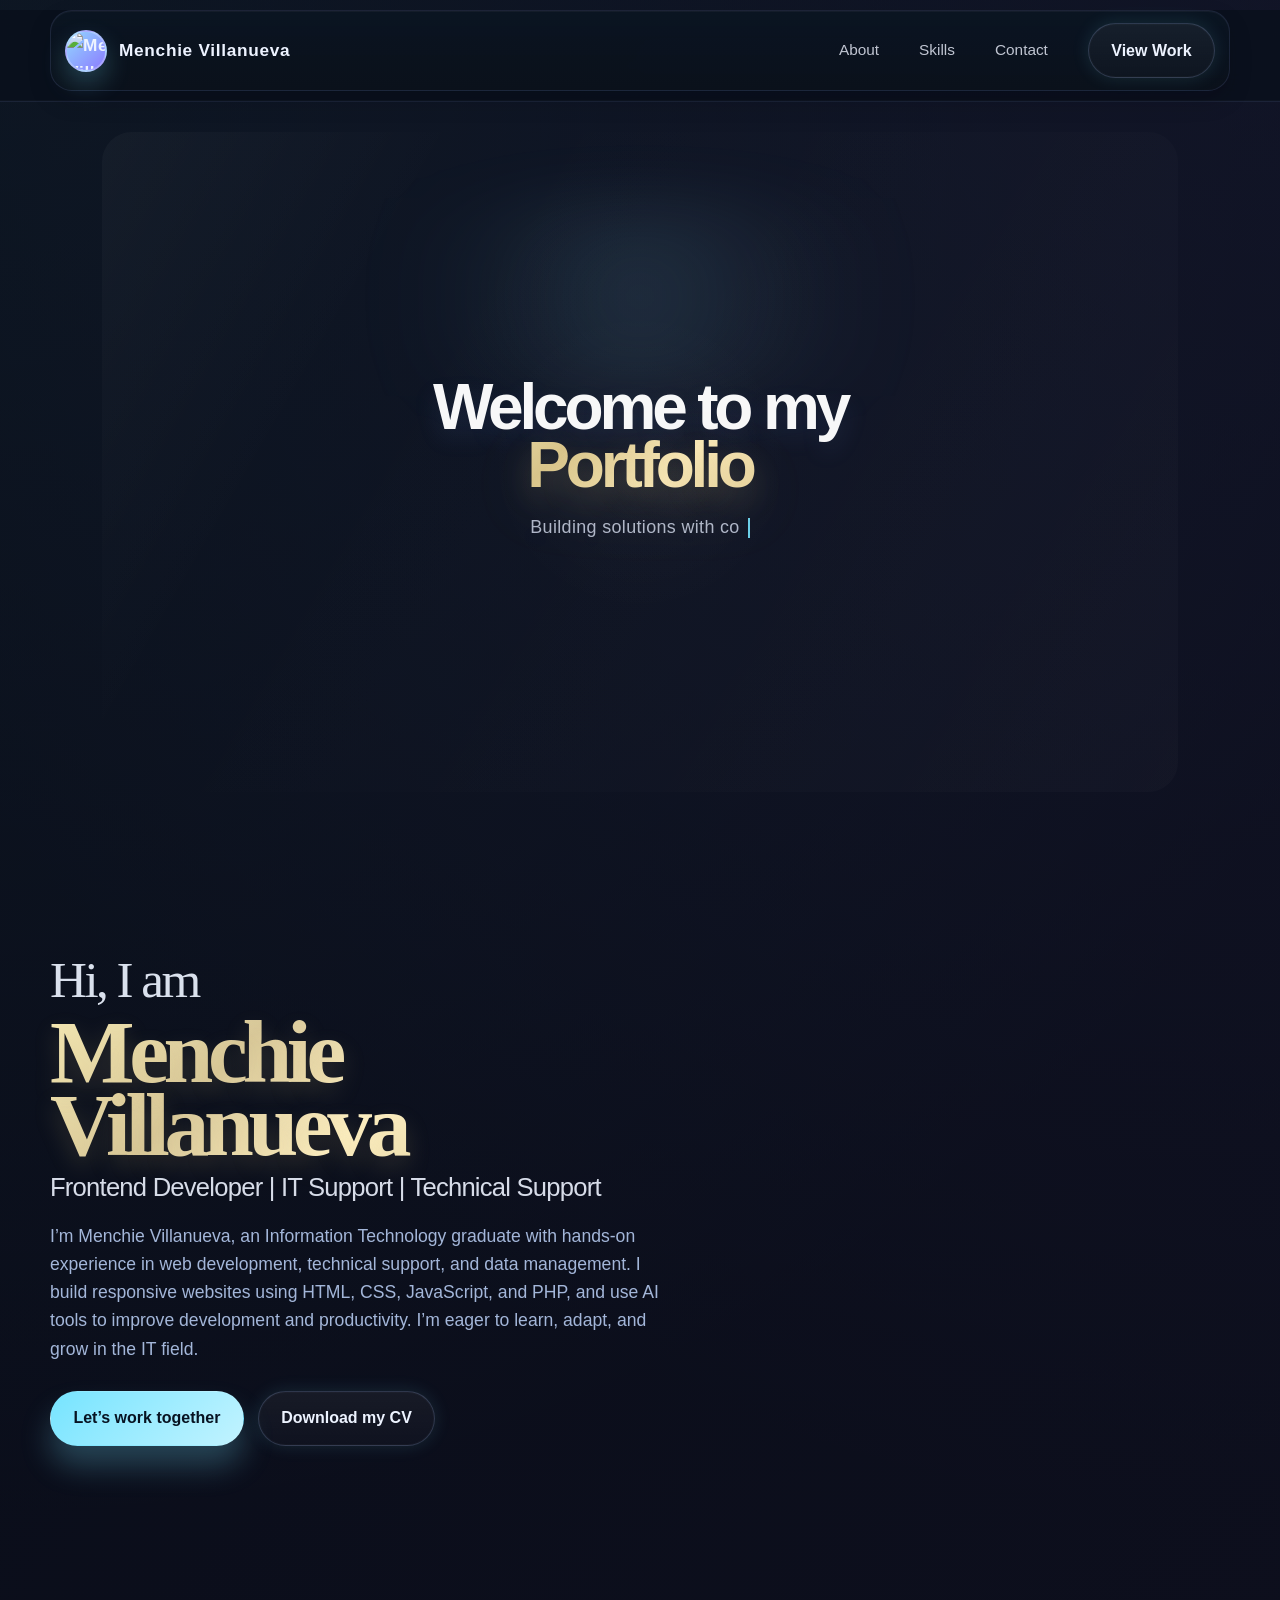
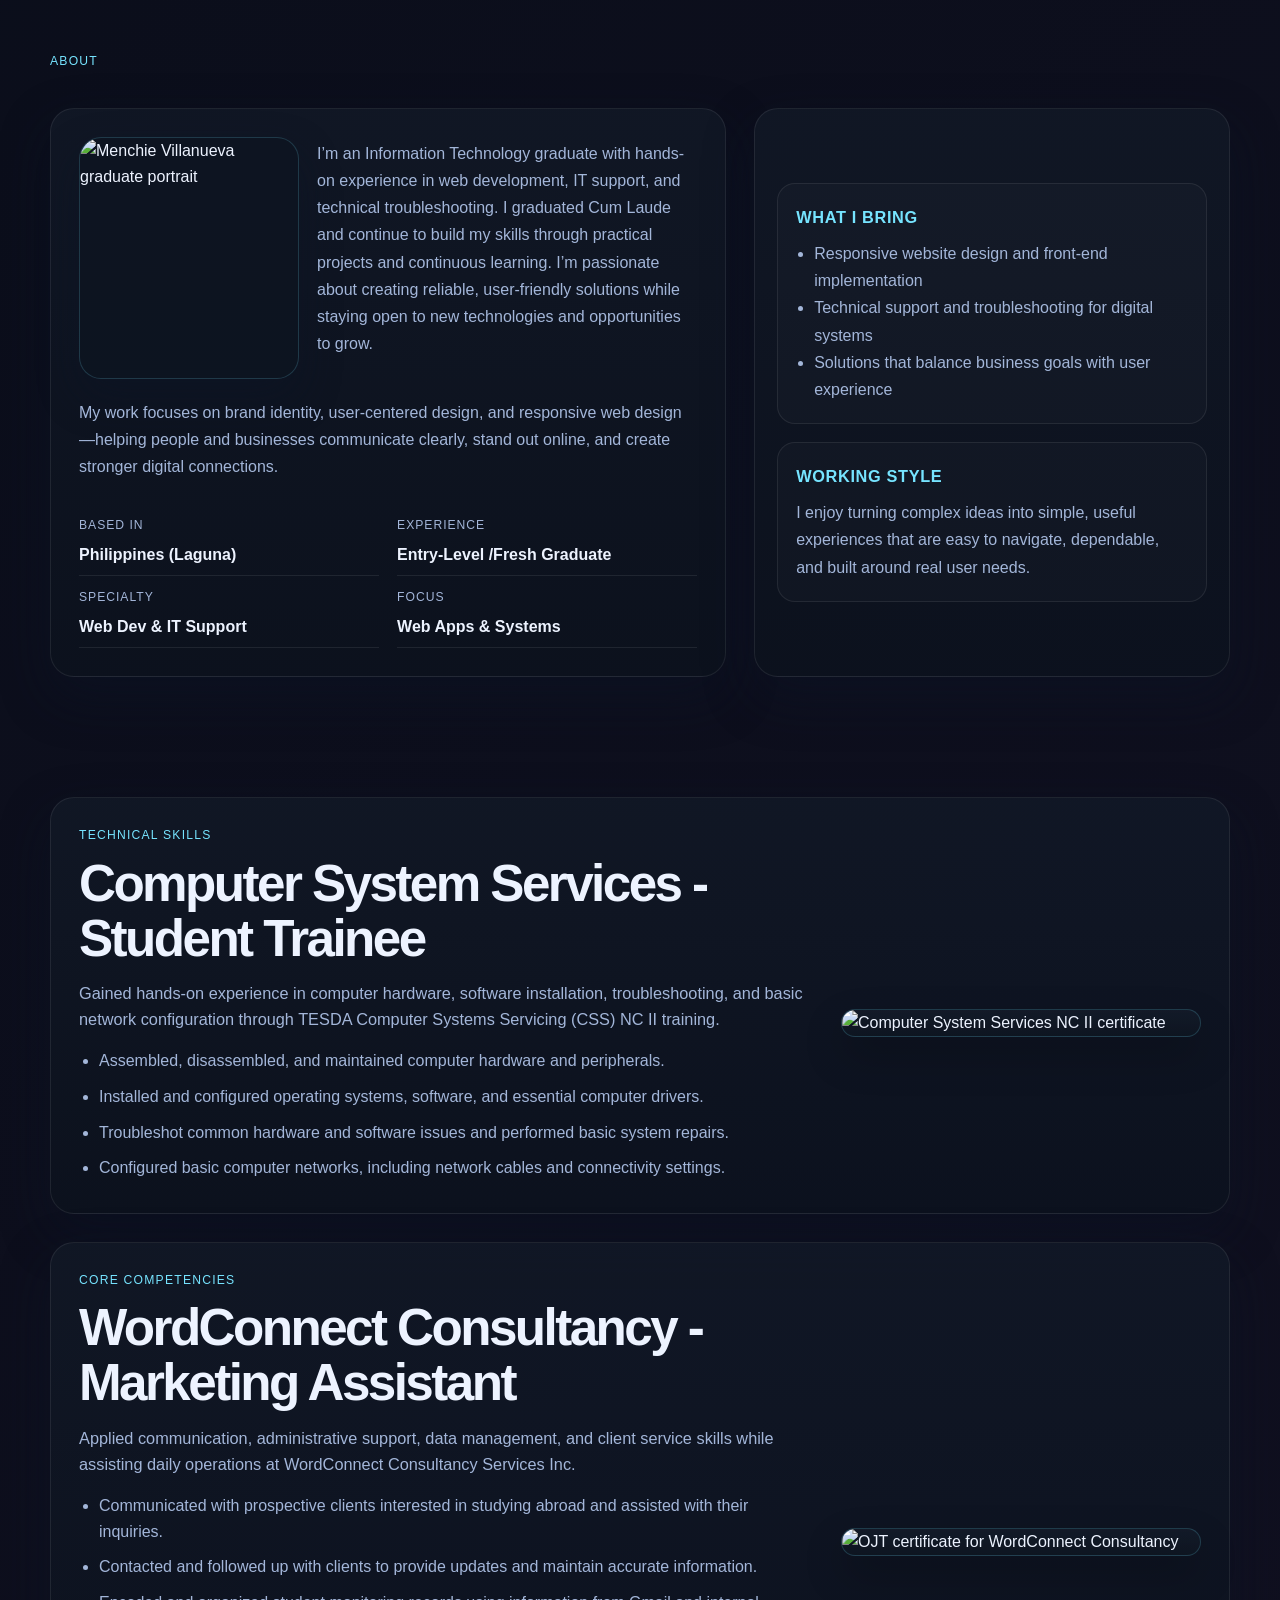
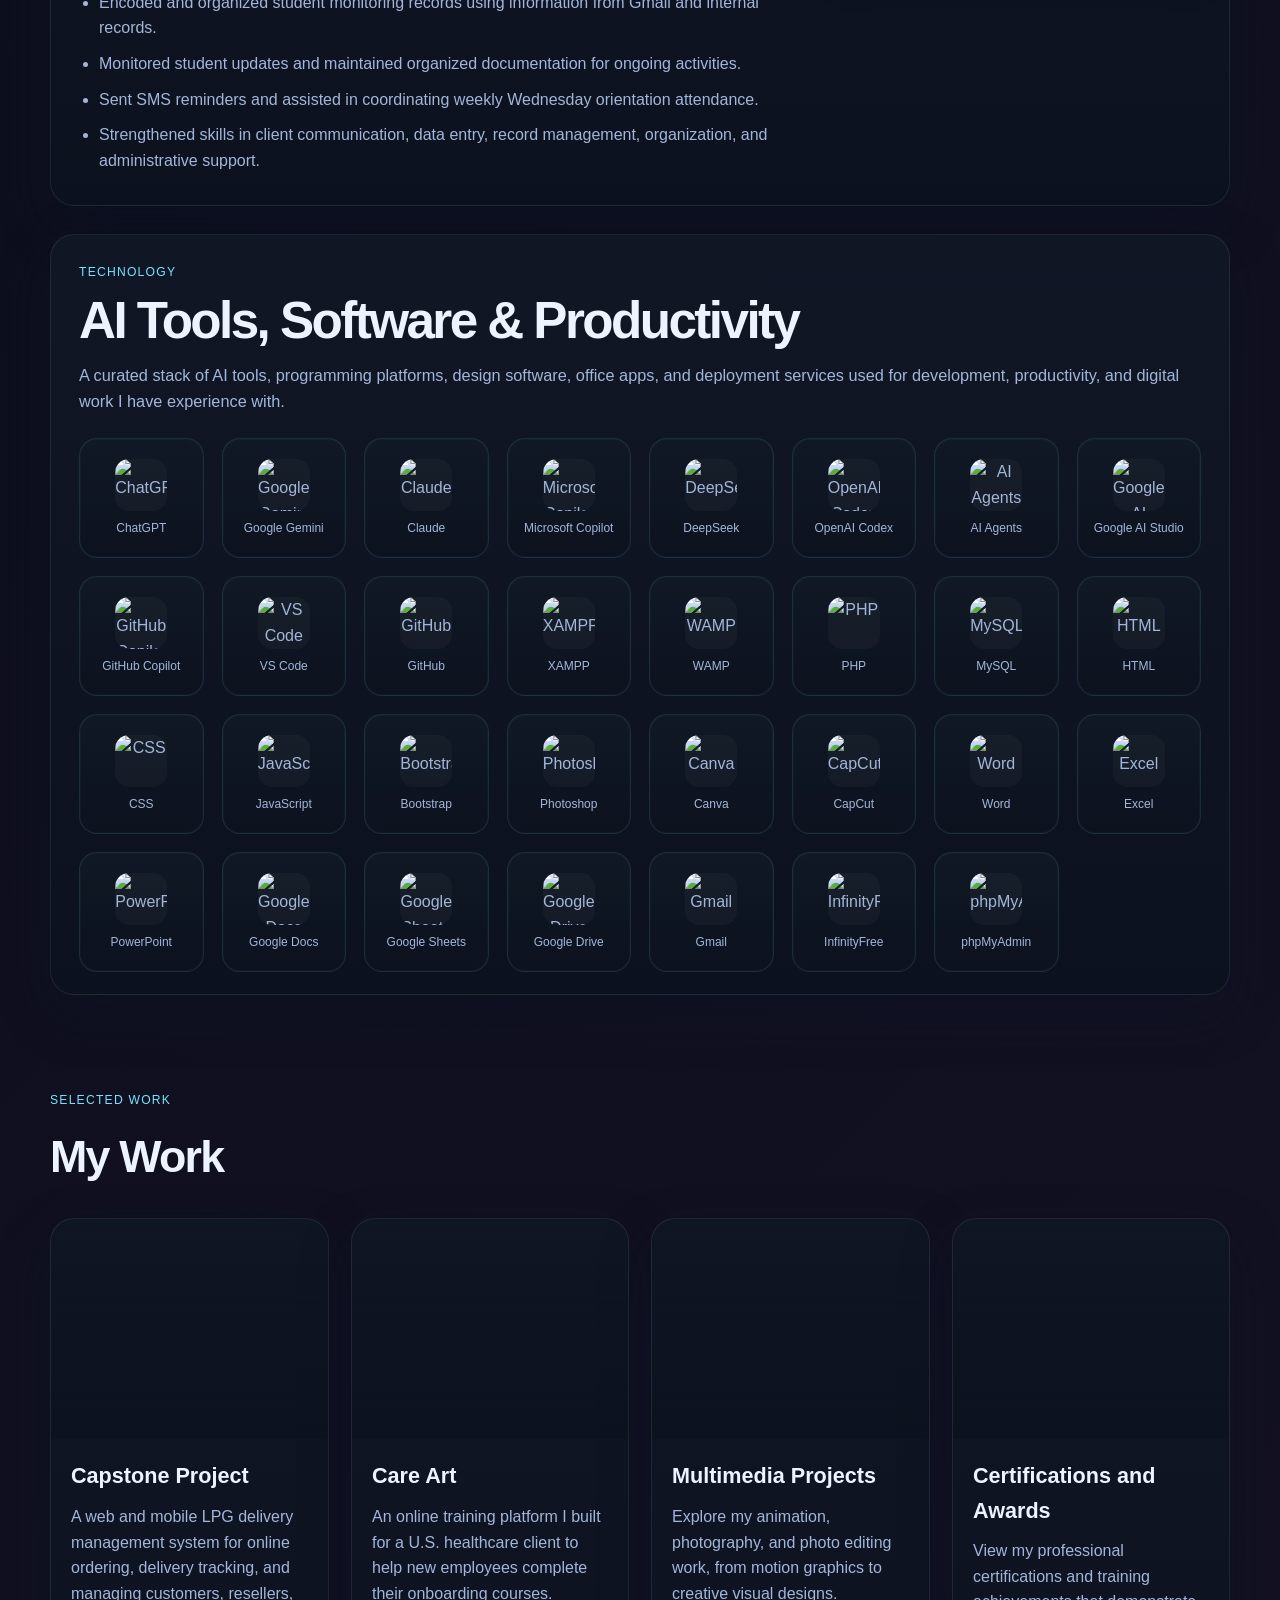
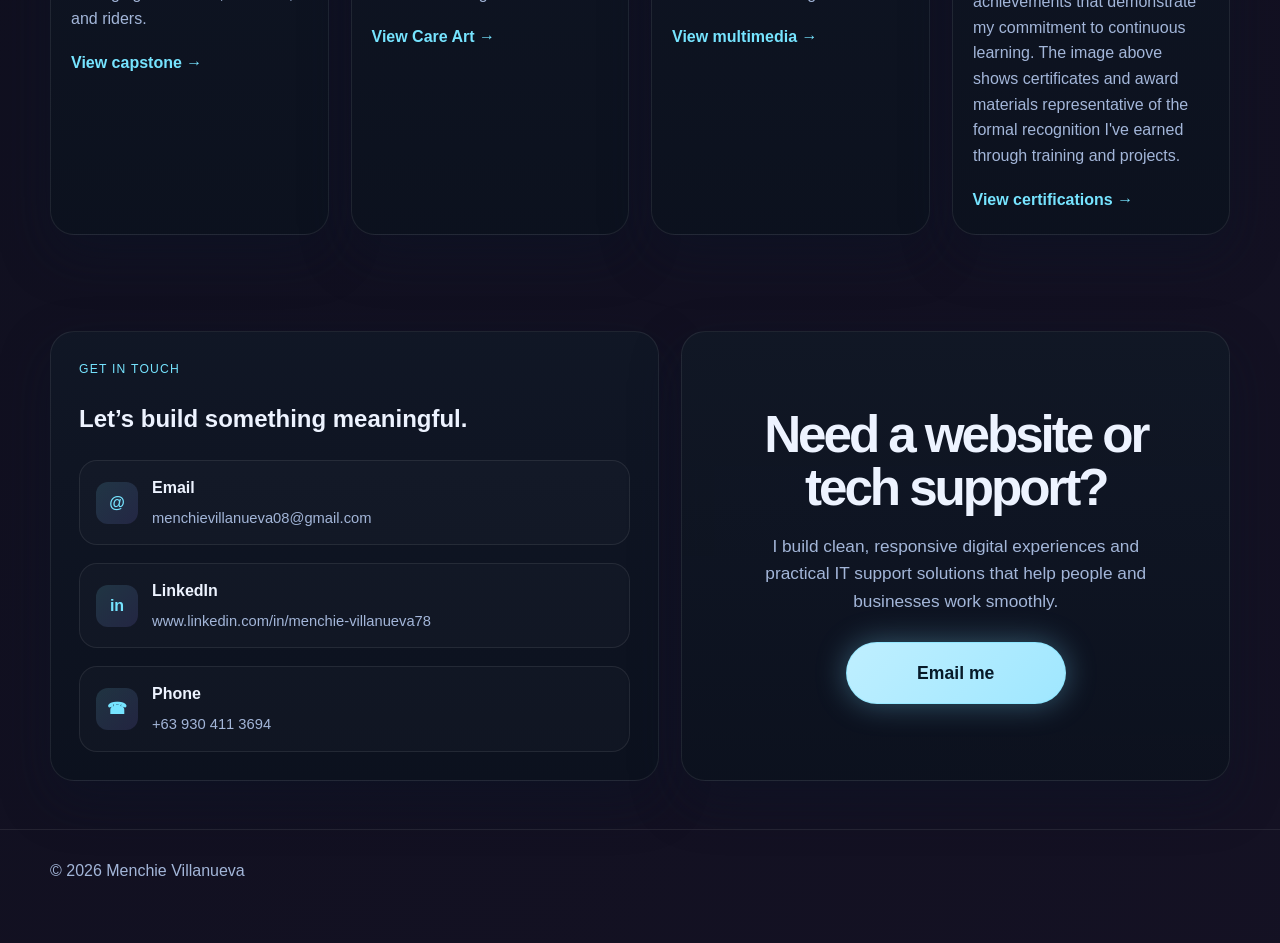
==== commit dfe37ba5: "Explain Care Art employee training platform and screenshot features" ====
--- a/index.html
+++ b/index.html
@@ -1696,7 +1696,7 @@
         <div class="project-thumb" aria-hidden="true"></div>
         <div class="project-body">
           <h3>Care Art</h3>
-          <p>View the Care Art project through a collection of eight images presented in a detailed project gallery.</p>
+          <p>An online training platform I built for a U.S. healthcare client to help new employees complete their onboarding courses.</p>
           <a class="project-link" href="projects.html#care-art">View Care Art →</a>
         </div>
       </article>
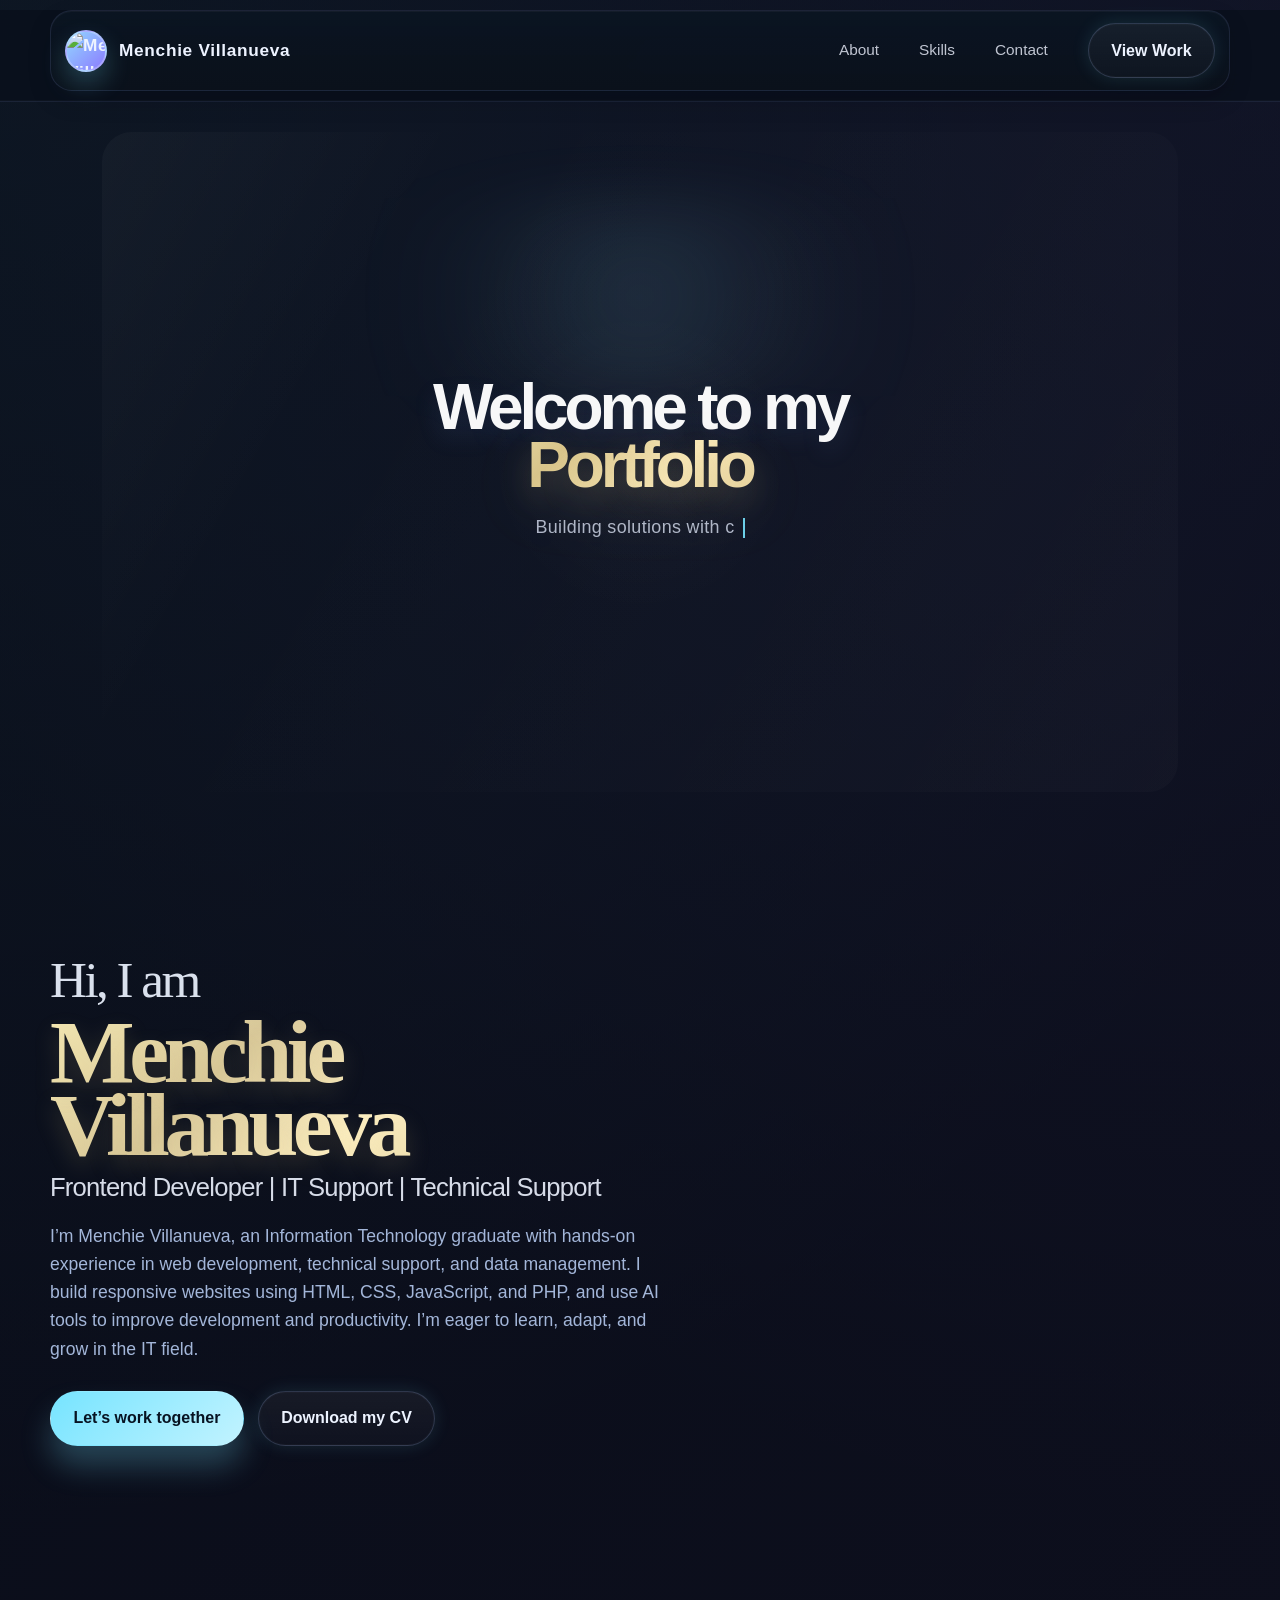
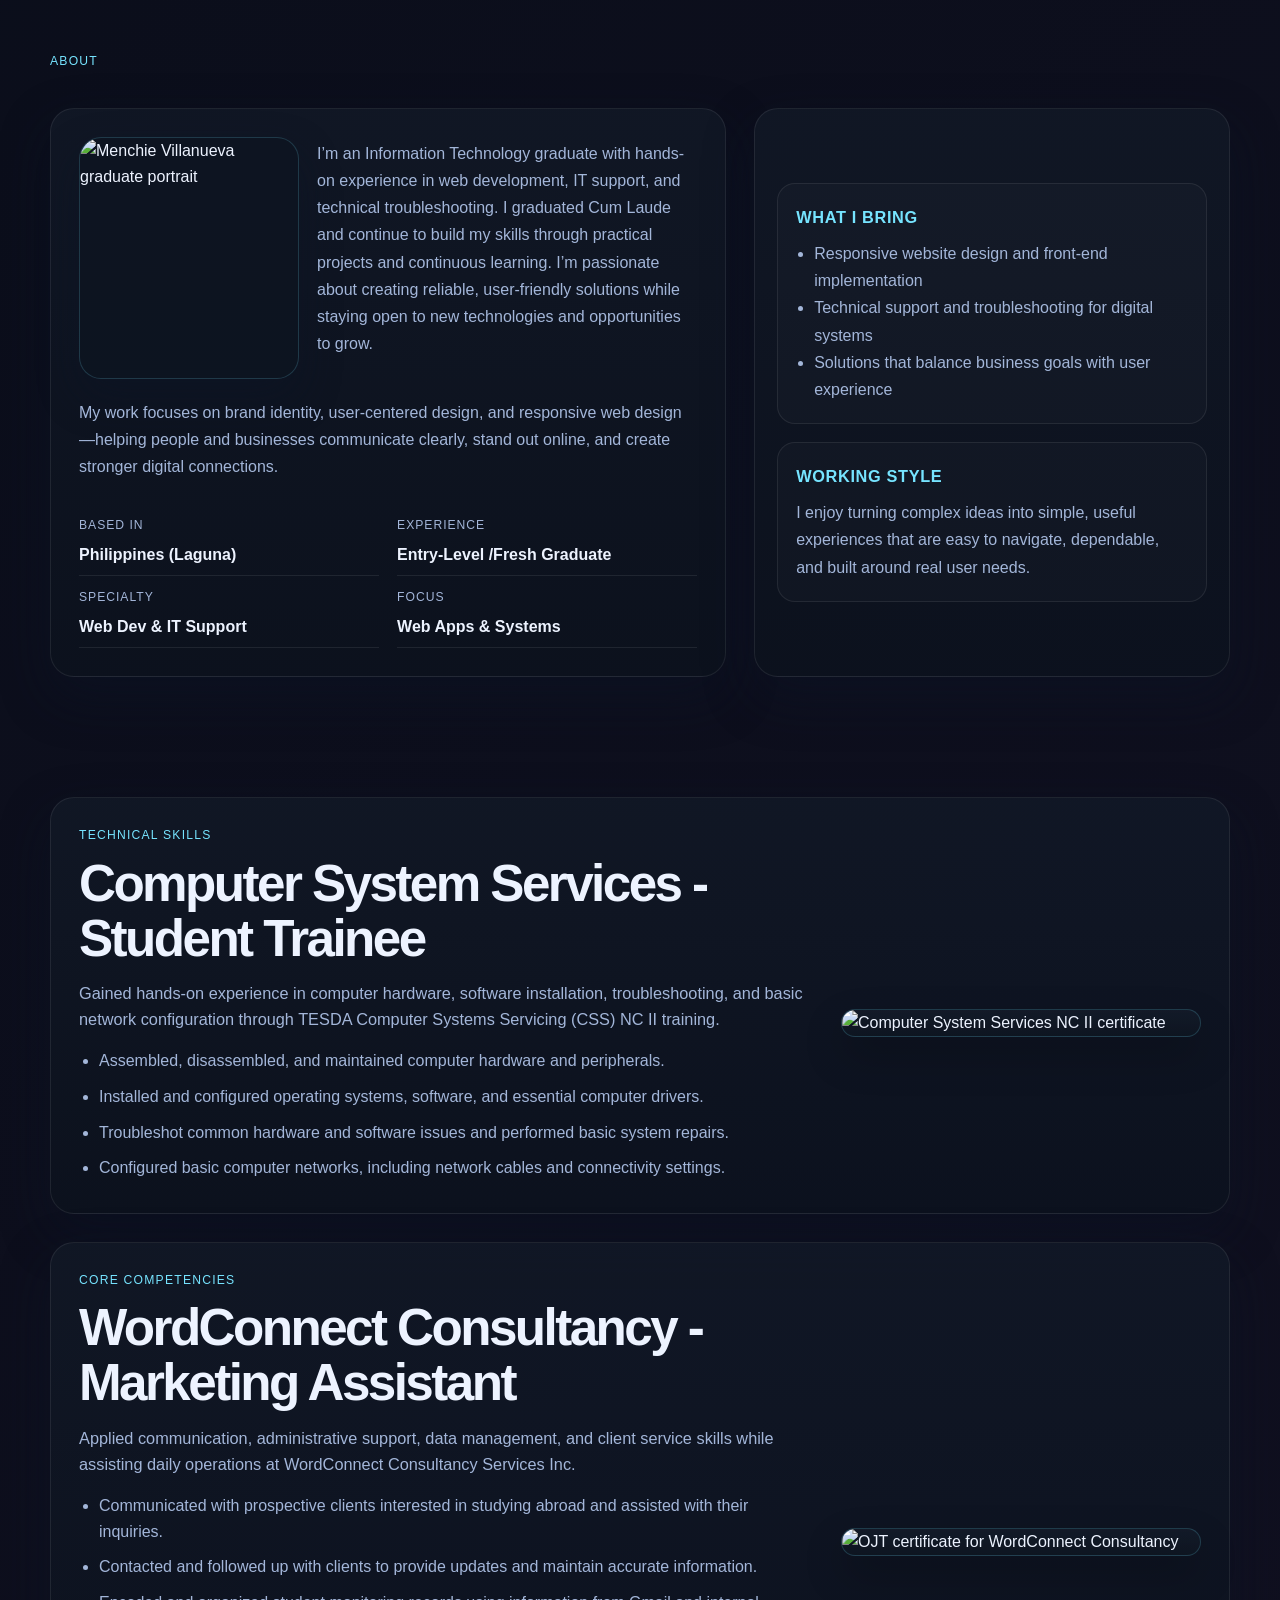
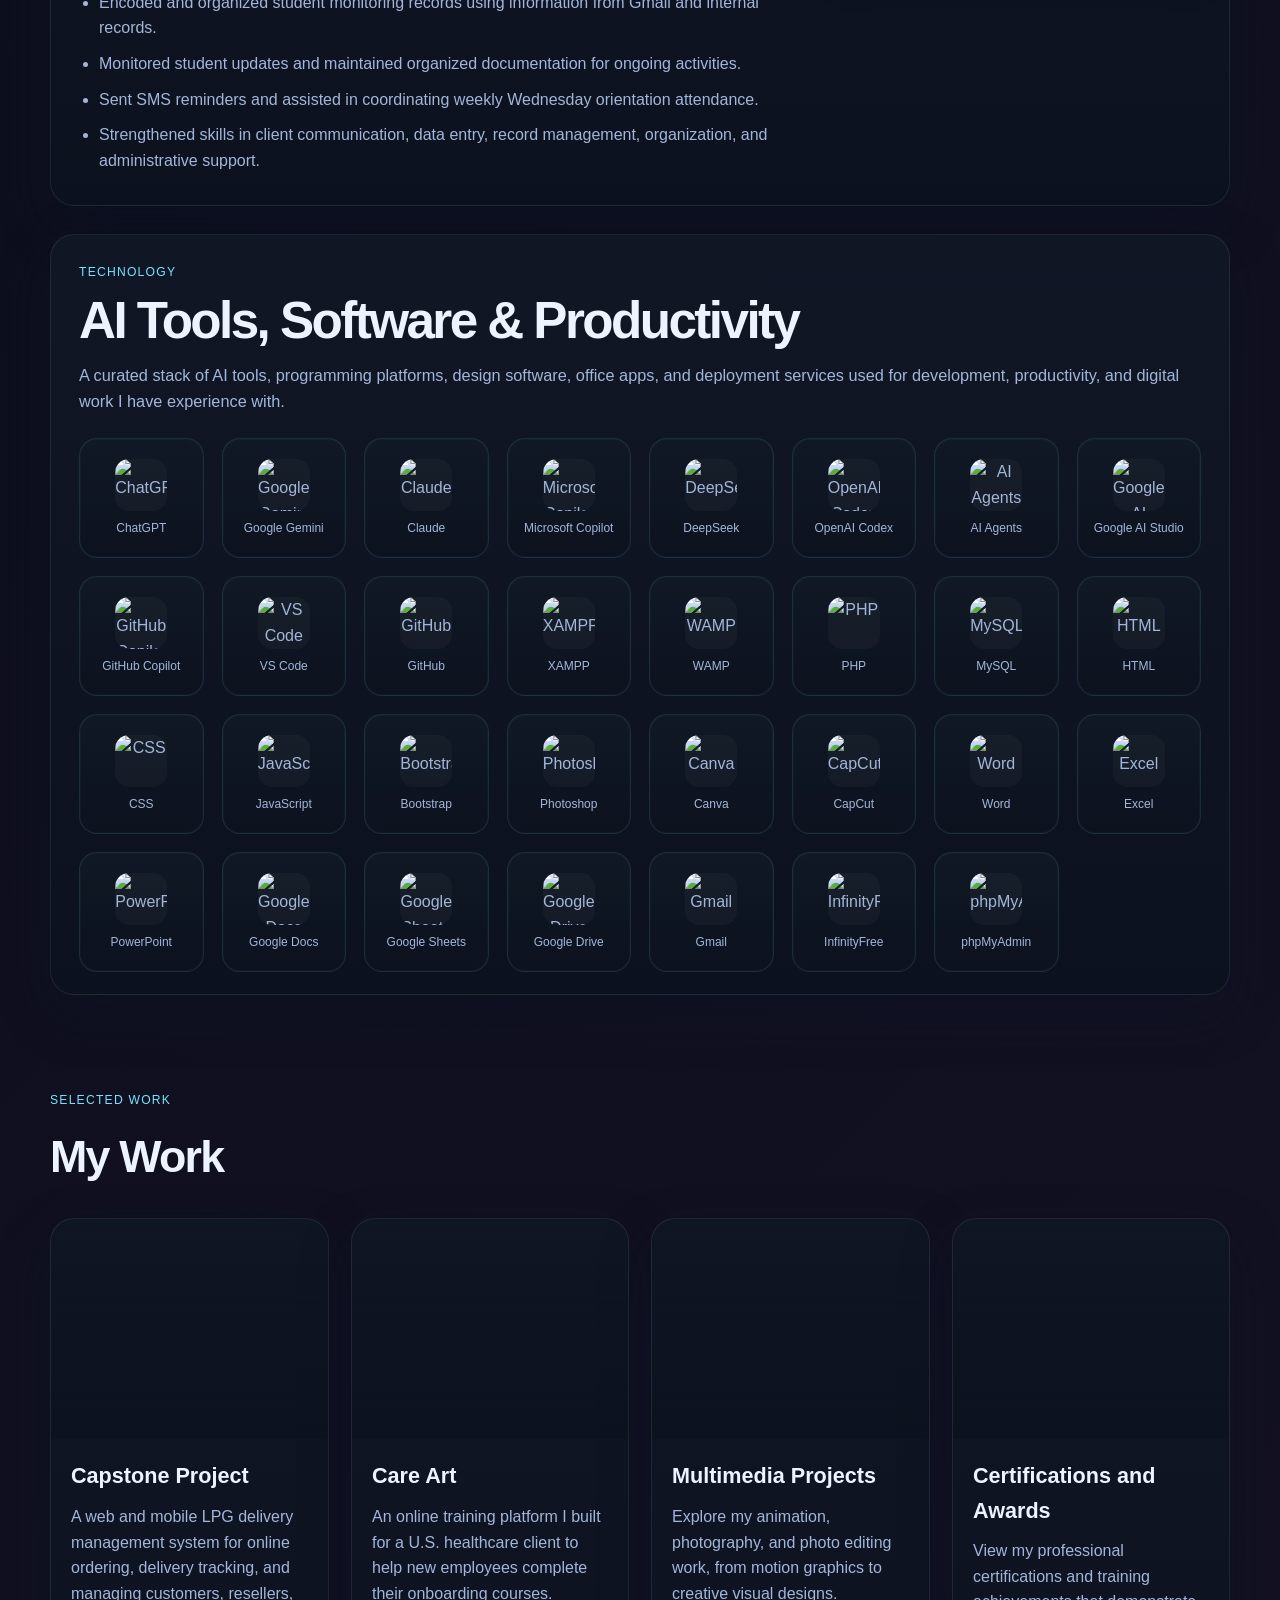
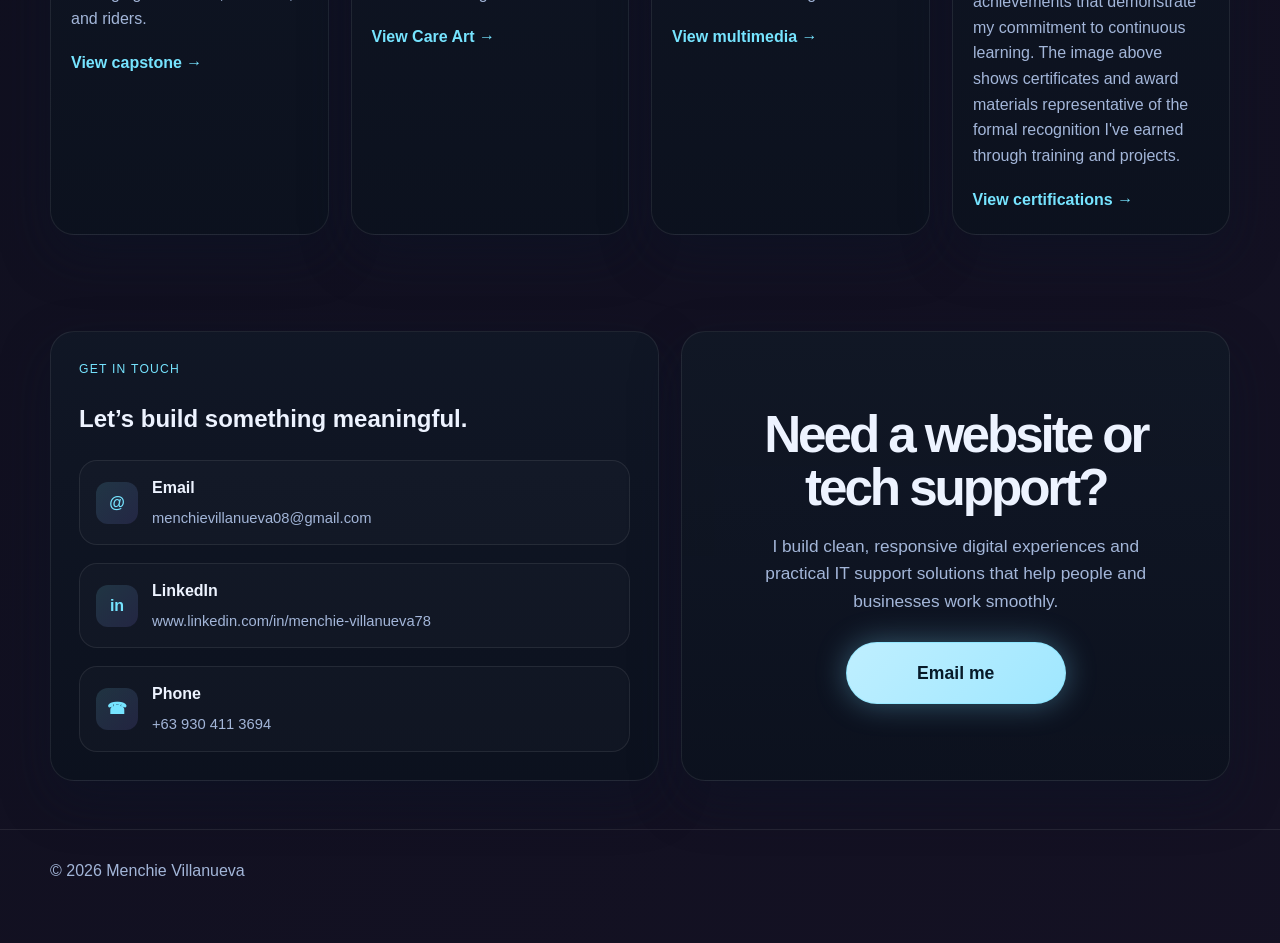
==== commit b76d4dc3: "Replace projects overview with standalone project pages" ====
--- a/index.html
+++ b/index.html
@@ -1688,7 +1688,7 @@
         <div class="project-body"> 
           <h3>Capstone Project</h3>
           <p>A web and mobile LPG delivery management system for online ordering, delivery tracking, and managing customers, resellers, and riders.</p>
-          <a class="project-link" href="projects.html#capstone">View capstone →</a>
+          <a class="project-link" href="capstone.html">View capstone →</a>
         </div>
       </article>
 
@@ -1697,7 +1697,7 @@
         <div class="project-body">
           <h3>Care Art</h3>
           <p>An online training platform I built for a U.S. healthcare client to help new employees complete their onboarding courses.</p>
-          <a class="project-link" href="projects.html#care-art">View Care Art →</a>
+          <a class="project-link" href="care-art.html">View Care Art →</a>
         </div>
       </article>
 
@@ -1706,7 +1706,7 @@
         <div class="project-body">
           <h3>Multimedia Projects</h3>
           <p>Explore my animation, photography, and photo editing work, from motion graphics to creative visual designs.</p>
-          <a class="project-link" href="projects.html#multimedia">View multimedia →</a>
+          <a class="project-link" href="multimedia.html">View multimedia →</a>
         </div>
       </article>
 
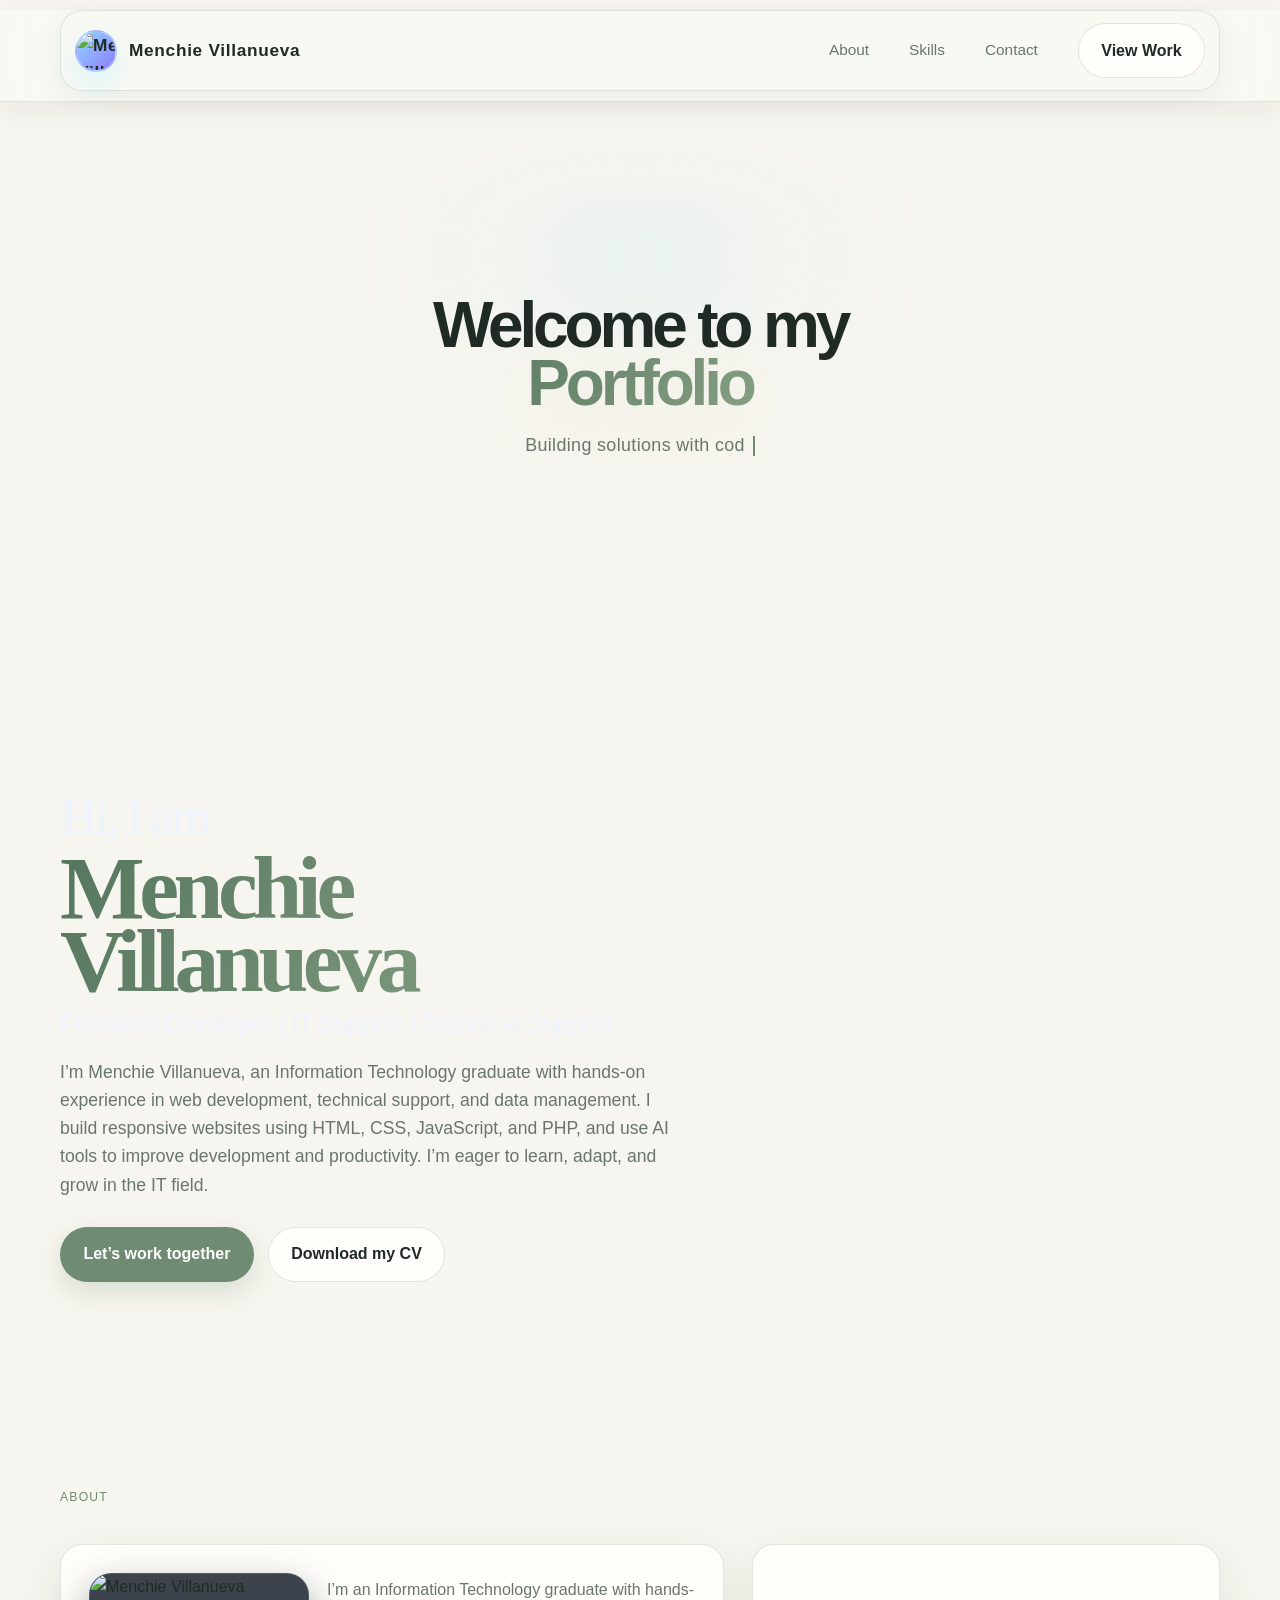
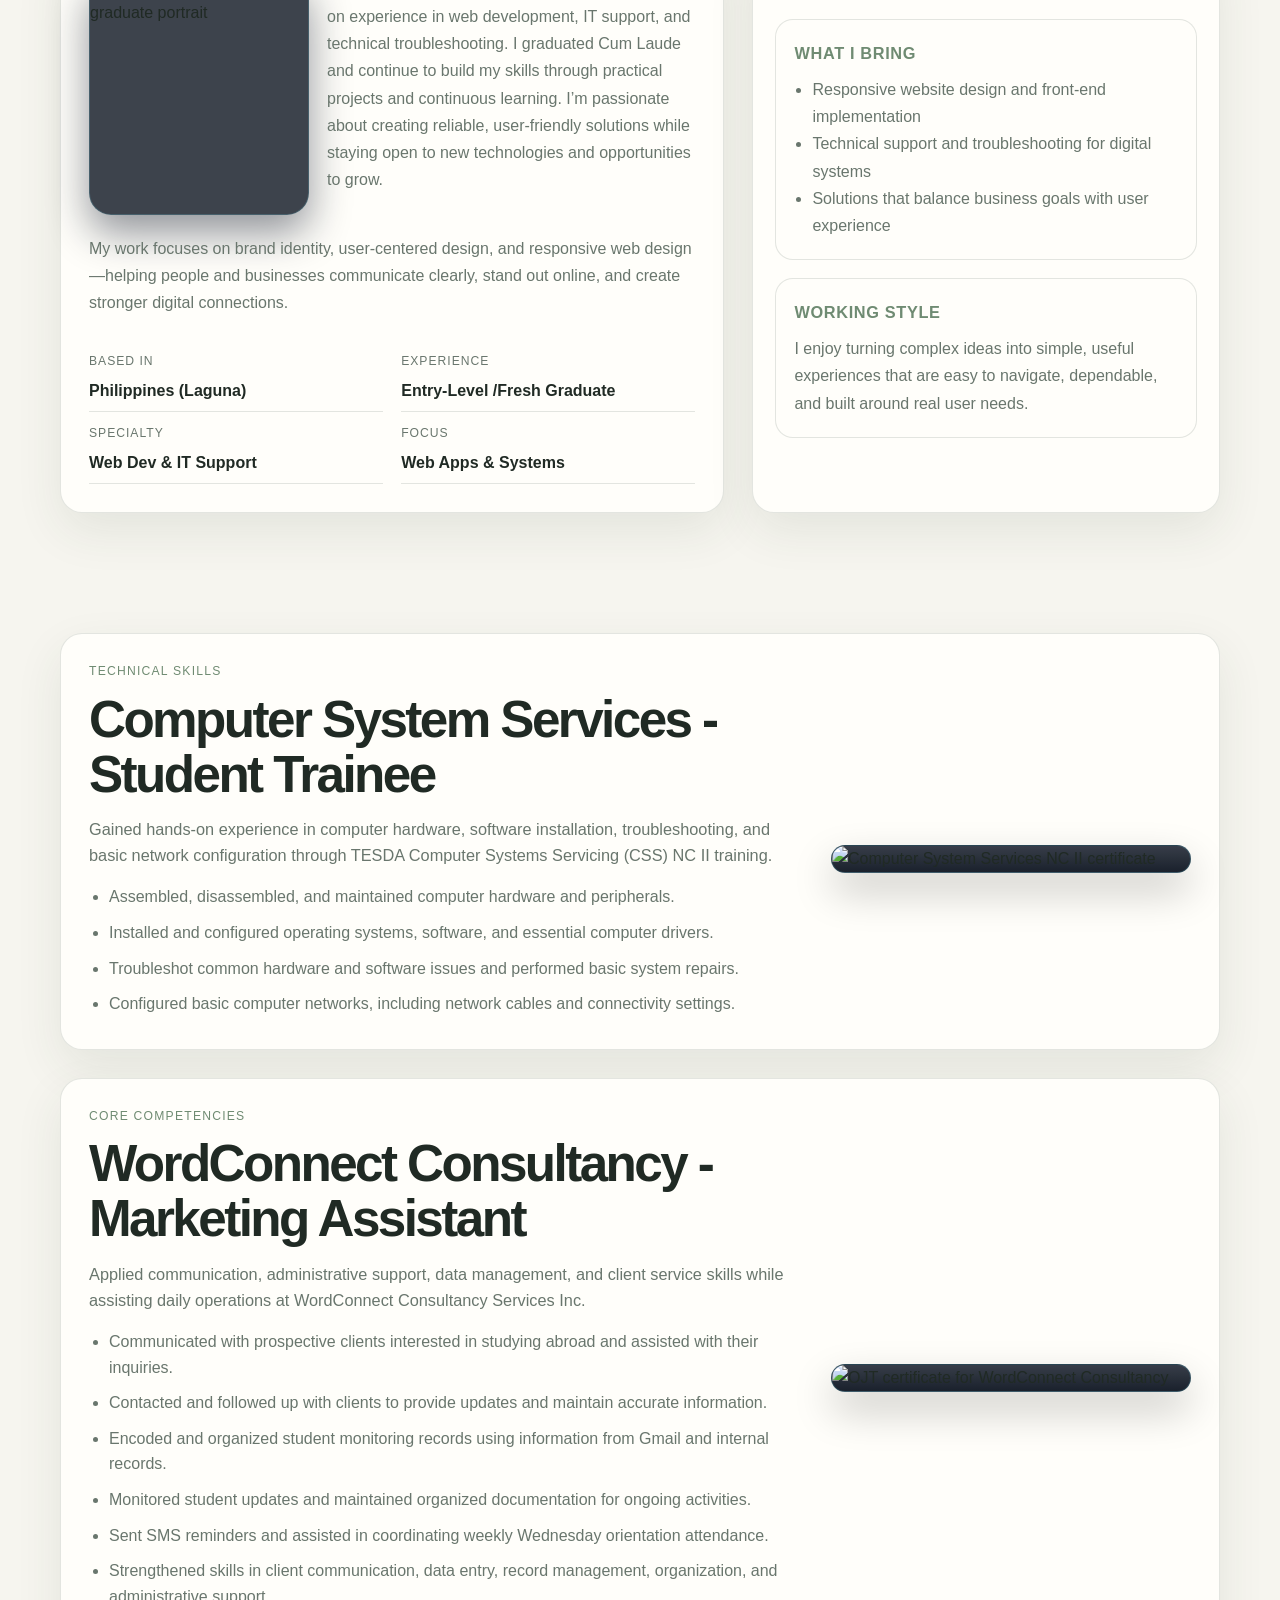
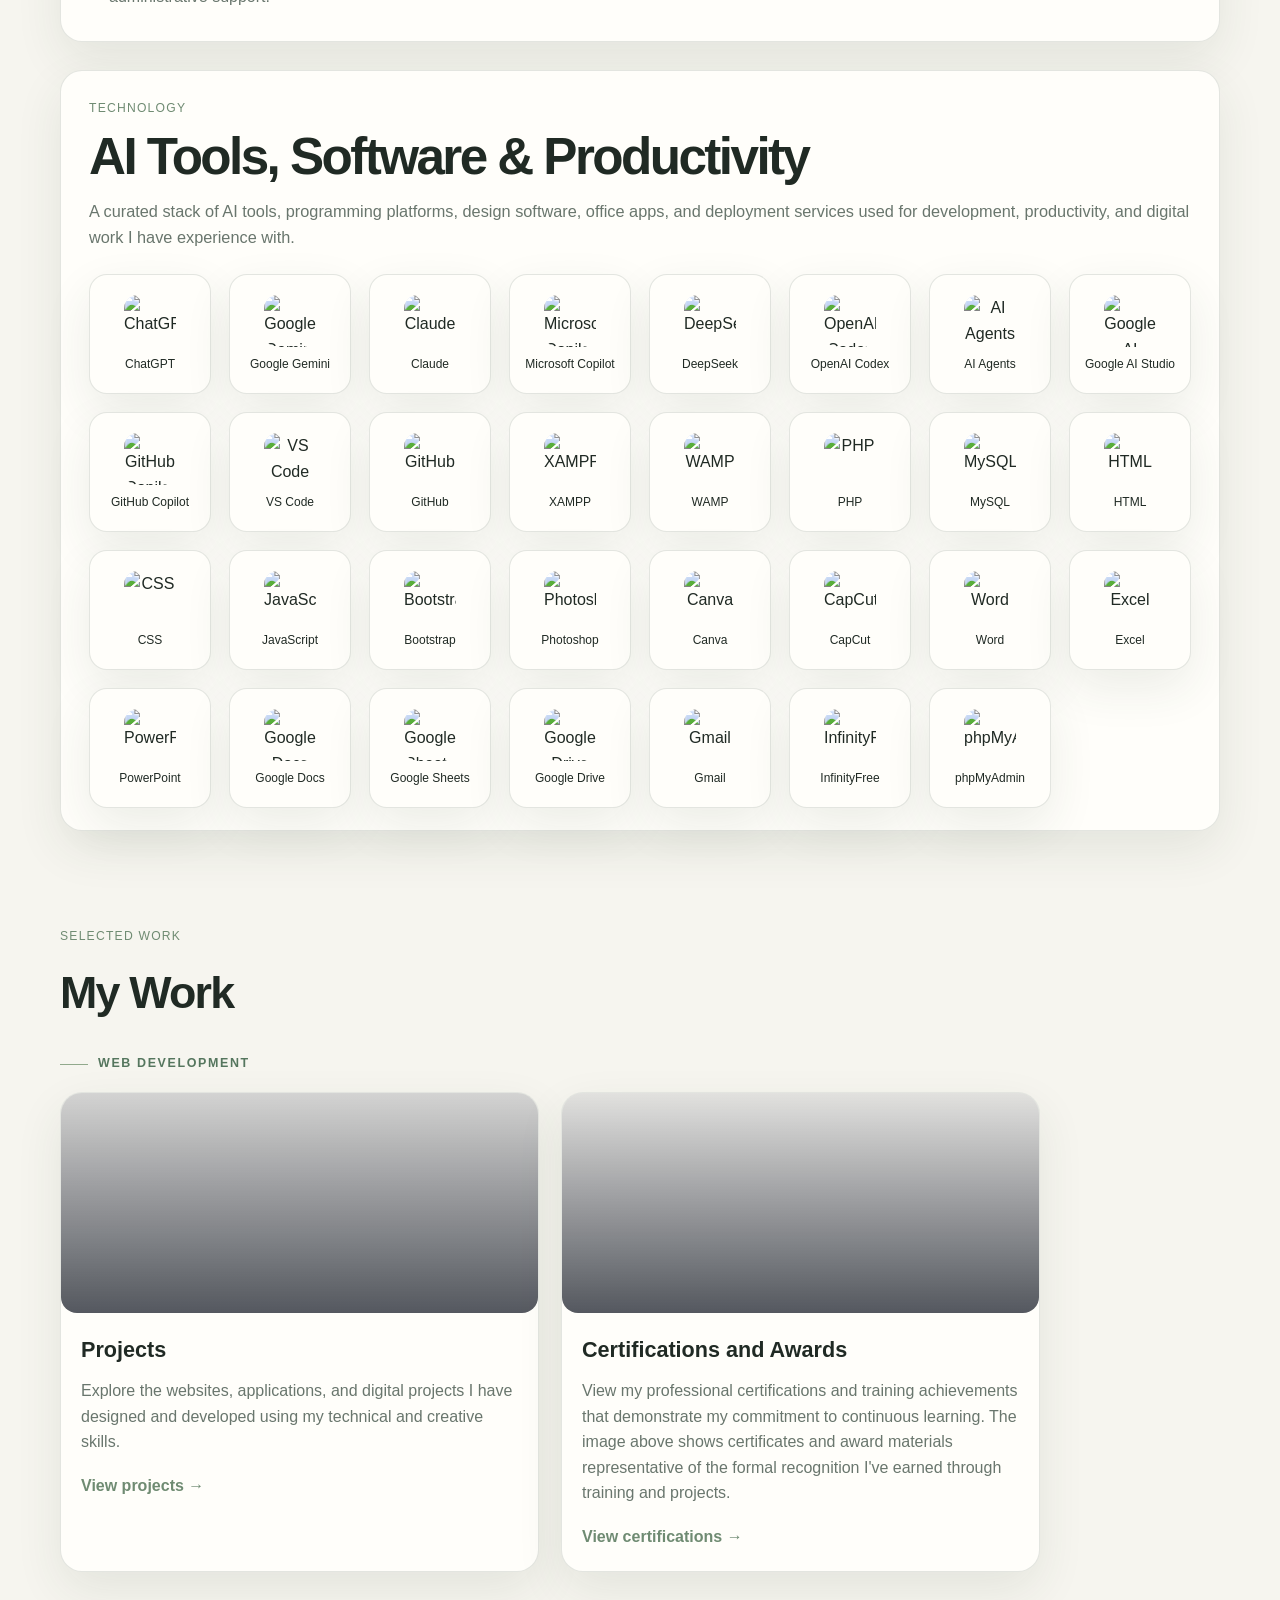
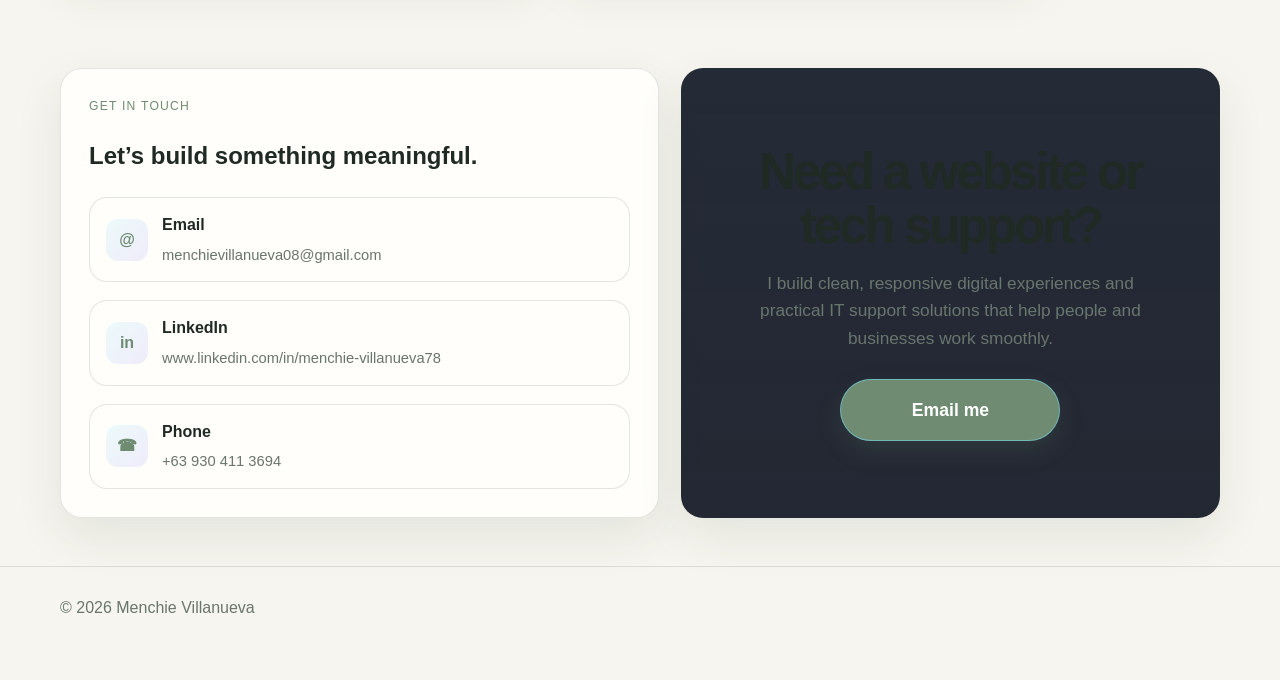
==== commit 12ff464f: "Redesign portfolio with warm sage theme and clearer work categories" ====
--- a/index.html
+++ b/index.html
@@ -36,7 +36,7 @@
       font-family: "Segoe UI", sans-serif;
       background:
         linear-gradient(135deg, rgba(7, 12, 22, 0.75), rgba(25, 18, 37, 0.65)),
-        url('https://meaphghtpvkjylcawzhq.supabase.co/storage/v1/object/public/Portfolio/assets/bg.png') center center / cover no-repeat fixed,
+        url('assets/bg.png') center center / cover no-repeat fixed,
         radial-gradient(circle at top left, rgba(118,228,255,0.16), transparent 26%),
         radial-gradient(circle at top right, rgba(140,123,255,0.18), transparent 26%),
         var(--bg);
@@ -819,9 +819,9 @@
 
     .projects-grid {
       display: grid;
-      grid-template-columns: repeat(4, minmax(0, 1fr));
+      grid-template-columns: repeat(2, minmax(0, 1fr));
       gap: 22px;
-      max-width: 1180px;
+      max-width: 980px;
     }
 
     .project-card {
@@ -836,19 +836,15 @@
     }
 
     .project-card:nth-child(1) .project-thumb {
-      background-image: linear-gradient(180deg, rgba(12,17,29,0.12), rgba(12,17,29,0.7)), url('https://meaphghtpvkjylcawzhq.supabase.co/storage/v1/object/public/Portfolio/assets/capstone/admin.png');
-    }
-
-    .project-card:nth-child(3) .project-thumb {
-      background-image: linear-gradient(180deg, rgba(12,17,29,0.12), rgba(12,17,29,0.7)), url('https://meaphghtpvkjylcawzhq.supabase.co/storage/v1/object/public/Portfolio/assets/MULTIMEDIA/multi.jpg');
-    }
-
-    .project-card:nth-child(4) .project-thumb {
-      background-image: linear-gradient(180deg, rgba(12,17,29,0.12), rgba(12,17,29,0.7)), url('https://meaphghtpvkjylcawzhq.supabase.co/storage/v1/object/public/Portfolio/assets/certificate.jpg');
+      background-image: linear-gradient(180deg, rgba(12,17,29,0.18), rgba(12,17,29,0.7)), url('https://images.unsplash.com/photo-1522202176988-66273c2fd55f?auto=format&fit=crop&w=900&q=80');
     }
 
     .project-card:nth-child(2) .project-thumb {
-      background-image: linear-gradient(180deg, rgba(12,17,29,0.12), rgba(12,17,29,0.7)), url('https://meaphghtpvkjylcawzhq.supabase.co/storage/v1/object/public/Portfolio/assets/care%20art/p1.jpg');
+      background-image: linear-gradient(180deg, rgba(12,17,29,0.2), rgba(12,17,29,0.7)), url('https://images.unsplash.com/photo-1516321165247-4aa89a48be28?auto=format&fit=crop&w=900&q=80');
+    }
+
+    .project-card:nth-child(2) .project-thumb {
+      background-image: linear-gradient(180deg, rgba(12,17,29,0.12), rgba(12,17,29,0.7)), url('assets/certificate.jpg');
     }
 
     .project-body {
@@ -1441,27 +1437,49 @@
 
     /* Stagger helper — apply with inline style from JS via transition-delay */
   </style>
-  <link rel="stylesheet" href="mobile.css" />
+
+<style id="menchie-modern-redesign">
+:root{--bg:#f6f5ef;--bg-soft:#eeeee5;--panel:#fffefa;--panel-strong:#fff;--card:#fffefa;--card-2:#e9eee5;--text:#202a24;--muted:#69766d;--line:rgba(39,62,47,.13);--primary:#6f8b72;--secondary:#a7b99e;--accent:#d7b987;--success:#5f8066;--shadow:0 18px 48px rgba(39,62,47,.09);--radius:22px;--max-width:1160px}
+html{scroll-behavior:smooth} body{background:var(--bg)!important;color:var(--text)!important;font-family:Inter,"Segoe UI",sans-serif!important}
+.site-header,.nav{background:rgba(250,250,245,.88)!important;border-color:var(--line)!important;box-shadow:0 8px 28px rgba(36,54,40,.06)!important}
+.nav-links a,.nav-links{color:var(--muted)!important}.nav-links a:hover{background:#e9eee5!important;color:var(--text)!important}
+h1,h2,h3,.section-head h2{color:var(--text)} .section-tag,.top-link{color:var(--primary)!important}
+p,.muted,.lead,.intro{color:var(--muted)!important}
+.button.primary,.cta-button{background:var(--primary)!important;color:white!important;box-shadow:0 10px 24px rgba(91,122,96,.18)!important}
+.button.secondary,.socials a{background:#fffefa!important;color:var(--text)!important;border:1px solid var(--line)!important;box-shadow:none!important}
+.welcome-shell{min-height:430px!important}.welcome-title{color:var(--text)!important;text-shadow:none!important}.welcome-title .highlight,.name-line{background:linear-gradient(120deg,#55765e,#91a98c)!important;-webkit-background-clip:text!important;background-clip:text!important;color:transparent!important;text-shadow:none!important}
+.welcome-subtitle{color:var(--muted)!important;text-shadow:none!important}.welcome-subtitle:after{background:var(--primary)!important}
+.eyebrow{background:#e9eee5!important;border-color:#d9e2d5!important;color:#55765e!important}
+.about-panel,.feature-card,.project-card,.contact-card,.about-side,.skill-panel,.tool-item,.gallery-item,.project-panel,.capstone-summary,.capstone-extra-gallery,.empty-state{background:var(--panel)!important;border:1px solid var(--line)!important;box-shadow:var(--shadow)!important;color:var(--text)!important}
+.about-side-card,.about-side-card,.project-card,.tool-item{background:#fffefa!important;border-color:var(--line)!important}
+.profile-visual{border-radius:28px!important;overflow:hidden!important}.profile-photo{border-radius:28px!important}
+.project-card,.gallery-item,.tool-item,.about-panel,.contact-card{transition:transform .25s ease,box-shadow .25s ease}.project-card:hover,.gallery-item:hover{transform:translateY(-5px);box-shadow:0 22px 48px rgba(39,62,47,.13)!important}
+.project-thumb,.project-card-image,.media-preview{border-radius:16px!important}
+.chip,.mini-chip,.section-tag{letter-spacing:.1em}
+.site-footer{border-color:var(--line)!important;color:var(--muted)!important}
+@media(max-width:760px){.hero-grid,.about-grid,.skill-panel-inner{grid-template-columns:1fr!important}.profile-visual{height:min(110vw,520px)!important}.welcome-shell{min-height:300px!important;padding:24px 12px!important}.nav{flex-wrap:wrap}}
+@media(prefers-reduced-motion:reduce){*,*:before,*:after{scroll-behavior:auto!important;animation-duration:.01ms!important;transition-duration:.01ms!important}}
+</style>
 </head>
 <body>
   <header class="site-header">
     <div class="container nav">
       <a class="brand" href="#top" aria-label="Menchie Villanueva home">
         <span class="brand-mark">
-          <img src="https://meaphghtpvkjylcawzhq.supabase.co/storage/v1/object/public/Portfolio/assets/pp.png" alt="Menchie Villanueva logo" />
+          <img src="assets/pp.png" alt="Menchie Villanueva logo" />
         </span>
         <span>Menchie Villanueva</span>
       </a>
 
       <div class="nav-right">
         <nav class="nav-links" aria-label="Main navigation">
-          <a href="#about">About</a>
-          <a href="#skills">Skills</a>
-          <a href="#contact">Contact</a>
+          <a href="http://localhost/Portfolio/Index.html#about">About</a>
+          <a href="http://localhost/Portfolio/Index.html#skills">Skills</a>
+          <a href="http://localhost/Portfolio/Index.html#contact">Contact</a>
         </nav>
 
         <div class="nav-actions">
-          <a class="button secondary" href="#projects">View Work</a>
+          <a class="button secondary" href="http://localhost/Portfolio/Index.html#projects">View Work</a>
         </div>
       </div>
     </div>
@@ -1497,14 +1515,14 @@
 
           <div class="hero-actions">
             <a class="button primary" href="#contact">Let’s work together</a>
-            <a class="button secondary" href="https://meaphghtpvkjylcawzhq.supabase.co/storage/v1/object/public/Portfolio/assets/Villanueva_Menchie_Resume.pdf" download="Villanueva_Menchie_Resume.pdf">Download my CV</a>
+            <a class="button secondary" href="assets/Villanueva_Menchie_Resume.pdf" download="Villanueva_Menchie_Resume.pdf">Download my CV</a>
           </div>
 
         </div>
 
         <div class="hero-card">
           <div class="profile-visual" aria-label="Portrait of Menchie Villanueva">
-            <img class="profile-photo" src="https://meaphghtpvkjylcawzhq.supabase.co/storage/v1/object/public/Portfolio/assets/pp.png" alt="Menchie Villanueva portrait" />
+            <img class="profile-photo" src="assets/pp.png" alt="Menchie Villanueva portrait" />
           </div>
         </div>
       </div>
@@ -1522,7 +1540,7 @@
           <div class="about-panel">
             <div class="about-profile">
               <div class="about-portrait">
-                <img src="https://meaphghtpvkjylcawzhq.supabase.co/storage/v1/object/public/Portfolio/assets/graduate.png" alt="Menchie Villanueva graduate portrait" />
+                <img src="assets/graduate.png" alt="Menchie Villanueva graduate portrait" />
               </div>
               <div>
                 <p>
@@ -1598,7 +1616,7 @@
                 </ul>
               </div>
               <div class="certificate-wrap">
-                <img src="https://meaphghtpvkjylcawzhq.supabase.co/storage/v1/object/public/Portfolio/assets/Certifications/ncII.png" alt="Computer System Services NC II certificate" />
+                <img src="assets/Certifications/ncII.png" alt="Computer System Services NC II certificate" />
               </div>
             </div>
           </div>
@@ -1621,7 +1639,7 @@
                 </ul>
               </div>
               <div class="certificate-wrap">
-                <img src="https://meaphghtpvkjylcawzhq.supabase.co/storage/v1/object/public/Portfolio/assets/Certifications/ojtcert.png" alt="OJT certificate for WordConnect Consultancy" />
+                <img src="assets/Certifications/ojtcert.png" alt="OJT certificate for WordConnect Consultancy" />
               </div>
             </div>
           </div>
@@ -1634,31 +1652,31 @@
                 A curated stack of AI tools, programming platforms, design software, office apps, and deployment services used for development, productivity, and digital work I have experience with.
               </p>
               <div class="tool-grid">
-                <div class="tool-item"><img src="https://meaphghtpvkjylcawzhq.supabase.co/storage/v1/object/public/Portfolio/assets/icons/chatgpt.jpg" alt="ChatGPT" /><span>ChatGPT</span></div>
-                <div class="tool-item"><img src="https://meaphghtpvkjylcawzhq.supabase.co/storage/v1/object/public/Portfolio/assets/icons/google-gemini.webp" alt="Google Gemini" /><span>Google Gemini</span></div>
-                <div class="tool-item"><img src="https://meaphghtpvkjylcawzhq.supabase.co/storage/v1/object/public/Portfolio/assets/icons/claude.webp" alt="Claude" /><span>Claude</span></div>
-                <div class="tool-item"><img src="https://meaphghtpvkjylcawzhq.supabase.co/storage/v1/object/public/Portfolio/assets/icons/copilot.webp" alt="Microsoft Copilot" /><span>Microsoft Copilot</span></div>
+                <div class="tool-item"><img src="assets/icons/chatgpt.jpg" alt="ChatGPT" /><span>ChatGPT</span></div>
+                <div class="tool-item"><img src="assets/icons/google-gemini.webp" alt="Google Gemini" /><span>Google Gemini</span></div>
+                <div class="tool-item"><img src="assets/icons/claude.webp" alt="Claude" /><span>Claude</span></div>
+                <div class="tool-item"><img src="assets/icons/copilot.webp" alt="Microsoft Copilot" /><span>Microsoft Copilot</span></div>
                 <div class="tool-item"><img src="https://cdn.simpleicons.org/deepseek" alt="DeepSeek" /><span>DeepSeek</span></div>
-                <div class="tool-item"><img src="https://meaphghtpvkjylcawzhq.supabase.co/storage/v1/object/public/Portfolio/assets/icons/codex.jpg" alt="OpenAI Codex" /><span>OpenAI Codex</span></div>
-                <div class="tool-item"><img src="https://meaphghtpvkjylcawzhq.supabase.co/storage/v1/object/public/Portfolio/assets/icons/agents.jpg" alt="AI Agents" /><span>AI Agents</span></div>
+                <div class="tool-item"><img src="assets/icons/codex.jpg" alt="OpenAI Codex" /><span>OpenAI Codex</span></div>
+                <div class="tool-item"><img src="assets/icons/agents.jpg" alt="AI Agents" /><span>AI Agents</span></div>
                 <div class="tool-item"><img src="https://cdn.simpleicons.org/google" alt="Google AI Studio" /><span>Google AI Studio</span></div>
-                <div class="tool-item"><img src="https://meaphghtpvkjylcawzhq.supabase.co/storage/v1/object/public/Portfolio/assets/icons/github-copilot.jpg" alt="GitHub Copilot" /><span>GitHub Copilot</span></div>
-                <div class="tool-item"><img src="https://meaphghtpvkjylcawzhq.supabase.co/storage/v1/object/public/Portfolio/assets/icons/vscode.webp" alt="VS Code" /><span>VS Code</span></div>
-                <div class="tool-item"><img src="https://meaphghtpvkjylcawzhq.supabase.co/storage/v1/object/public/Portfolio/assets/icons/github.webp" alt="GitHub" /><span>GitHub</span></div>
+                <div class="tool-item"><img src="assets/icons/github-copilot.jpg" alt="GitHub Copilot" /><span>GitHub Copilot</span></div>
+                <div class="tool-item"><img src="assets/icons/vscode.webp" alt="VS Code" /><span>VS Code</span></div>
+                <div class="tool-item"><img src="assets/icons/github.webp" alt="GitHub" /><span>GitHub</span></div>
                 <div class="tool-item"><img src="https://cdn.simpleicons.org/xampp" alt="XAMPP" /><span>XAMPP</span></div>
-                <div class="tool-item"><img src="https://meaphghtpvkjylcawzhq.supabase.co/storage/v1/object/public/Portfolio/assets/icons/wamp.jpg" alt="WAMP" /><span>WAMP</span></div>
+                <div class="tool-item"><img src="assets/icons/wamp.jpg" alt="WAMP" /><span>WAMP</span></div>
                 <div class="tool-item"><img src="https://cdn.simpleicons.org/php" alt="PHP" /><span>PHP</span></div>
                 <div class="tool-item"><img src="https://cdn.simpleicons.org/mysql" alt="MySQL" /><span>MySQL</span></div>
                 <div class="tool-item"><img src="https://cdn.simpleicons.org/html5" alt="HTML" /><span>HTML</span></div>
-                <div class="tool-item"><img src="https://meaphghtpvkjylcawzhq.supabase.co/storage/v1/object/public/Portfolio/assets/icons/css.webp" alt="CSS" /><span>CSS</span></div>
+                <div class="tool-item"><img src="assets/icons/css.webp" alt="CSS" /><span>CSS</span></div>
                 <div class="tool-item"><img src="https://cdn.simpleicons.org/javascript" alt="JavaScript" /><span>JavaScript</span></div>
                 <div class="tool-item"><img src="https://cdn.simpleicons.org/bootstrap" alt="Bootstrap" /><span>Bootstrap</span></div>
-                <div class="tool-item"><img src="https://meaphghtpvkjylcawzhq.supabase.co/storage/v1/object/public/Portfolio/assets/icons/photoshop.jpg" alt="Photoshop" /><span>Photoshop</span></div>
-                <div class="tool-item"><img src="https://meaphghtpvkjylcawzhq.supabase.co/storage/v1/object/public/Portfolio/assets/icons/canva.webp" alt="Canva" /><span>Canva</span></div>
-                <div class="tool-item"><img src="https://meaphghtpvkjylcawzhq.supabase.co/storage/v1/object/public/Portfolio/assets/icons/CapCut.png" alt="CapCut" /><span>CapCut</span></div>
-                <div class="tool-item"><img src="https://meaphghtpvkjylcawzhq.supabase.co/storage/v1/object/public/Portfolio/assets/icons/word.webp" alt="Word" /><span>Word</span></div>
-                <div class="tool-item"><img src="https://meaphghtpvkjylcawzhq.supabase.co/storage/v1/object/public/Portfolio/assets/icons/excel.webp" alt="Excel" /><span>Excel</span></div>
-                <div class="tool-item"><img src="https://meaphghtpvkjylcawzhq.supabase.co/storage/v1/object/public/Portfolio/assets/icons/powerpoint.webp" alt="PowerPoint" /><span>PowerPoint</span></div>
+                <div class="tool-item"><img src="assets/icons/photoshop.jpg" alt="Photoshop" /><span>Photoshop</span></div>
+                <div class="tool-item"><img src="assets/icons/canva.webp" alt="Canva" /><span>Canva</span></div>
+                <div class="tool-item"><img src="assets/icons/CapCut.png" alt="CapCut" /><span>CapCut</span></div>
+                <div class="tool-item"><img src="assets/icons/word.webp" alt="Word" /><span>Word</span></div>
+                <div class="tool-item"><img src="assets/icons/excel.webp" alt="Excel" /><span>Excel</span></div>
+                <div class="tool-item"><img src="assets/icons/powerpoint.webp" alt="PowerPoint" /><span>PowerPoint</span></div>
                 <div class="tool-item"><img src="https://cdn.simpleicons.org/googledocs" alt="Google Docs" /><span>Google Docs</span></div>
                 <div class="tool-item"><img src="https://cdn.simpleicons.org/googlesheets" alt="Google Sheets" /><span>Google Sheets</span></div>
                 <div class="tool-item"><img src="https://cdn.simpleicons.org/googledrive" alt="Google Drive" /><span>Google Drive</span></div>
@@ -1682,34 +1700,17 @@
       </div> 
     </div> 
  
+    <div class="work-category-label" style="display:flex;align-items:center;gap:10px;margin:8px 0 18px;color:#55765e;font-size:.78rem;font-weight:800;letter-spacing:.13em;text-transform:uppercase"><span style="display:inline-block;width:28px;height:1px;background:#91a98c"></span>Web Development</div>
     <div class="projects-grid" id="projects"> 
       <article class="project-card"> 
         <div class="project-thumb" aria-hidden="true"></div> 
         <div class="project-body"> 
-          <h3>Capstone Project</h3>
-          <p>A web and mobile LPG delivery management system for online ordering, delivery tracking, and managing customers, resellers, and riders.</p>
-          <a class="project-link" href="capstone.html">View capstone →</a>
-        </div>
-      </article>
-
-      <article class="project-card">
-        <div class="project-thumb" aria-hidden="true"></div>
-        <div class="project-body">
-          <h3>Care Art</h3>
-          <p>An online training platform I built for a U.S. healthcare client to help new employees complete their onboarding courses.</p>
-          <a class="project-link" href="care-art.html">View Care Art →</a>
-        </div>
-      </article>
-
-      <article class="project-card">
-        <div class="project-thumb" aria-hidden="true"></div>
-        <div class="project-body">
-          <h3>Multimedia Projects</h3>
-          <p>Explore my animation, photography, and photo editing work, from motion graphics to creative visual designs.</p>
-          <a class="project-link" href="multimedia.html">View multimedia →</a>
-        </div>
-      </article>
-
+          <h3>Projects</h3> 
+          <p>Explore the websites, applications, and digital projects I have designed and developed using my technical and creative skills.</p> 
+          <a class="project-link" href="projects.html">View projects →</a> 
+        </div> 
+      </article> 
+ 
       <article class="project-card"> 
         <div class="project-thumb" aria-hidden="true"></div> 
         <div class="project-body"> 
